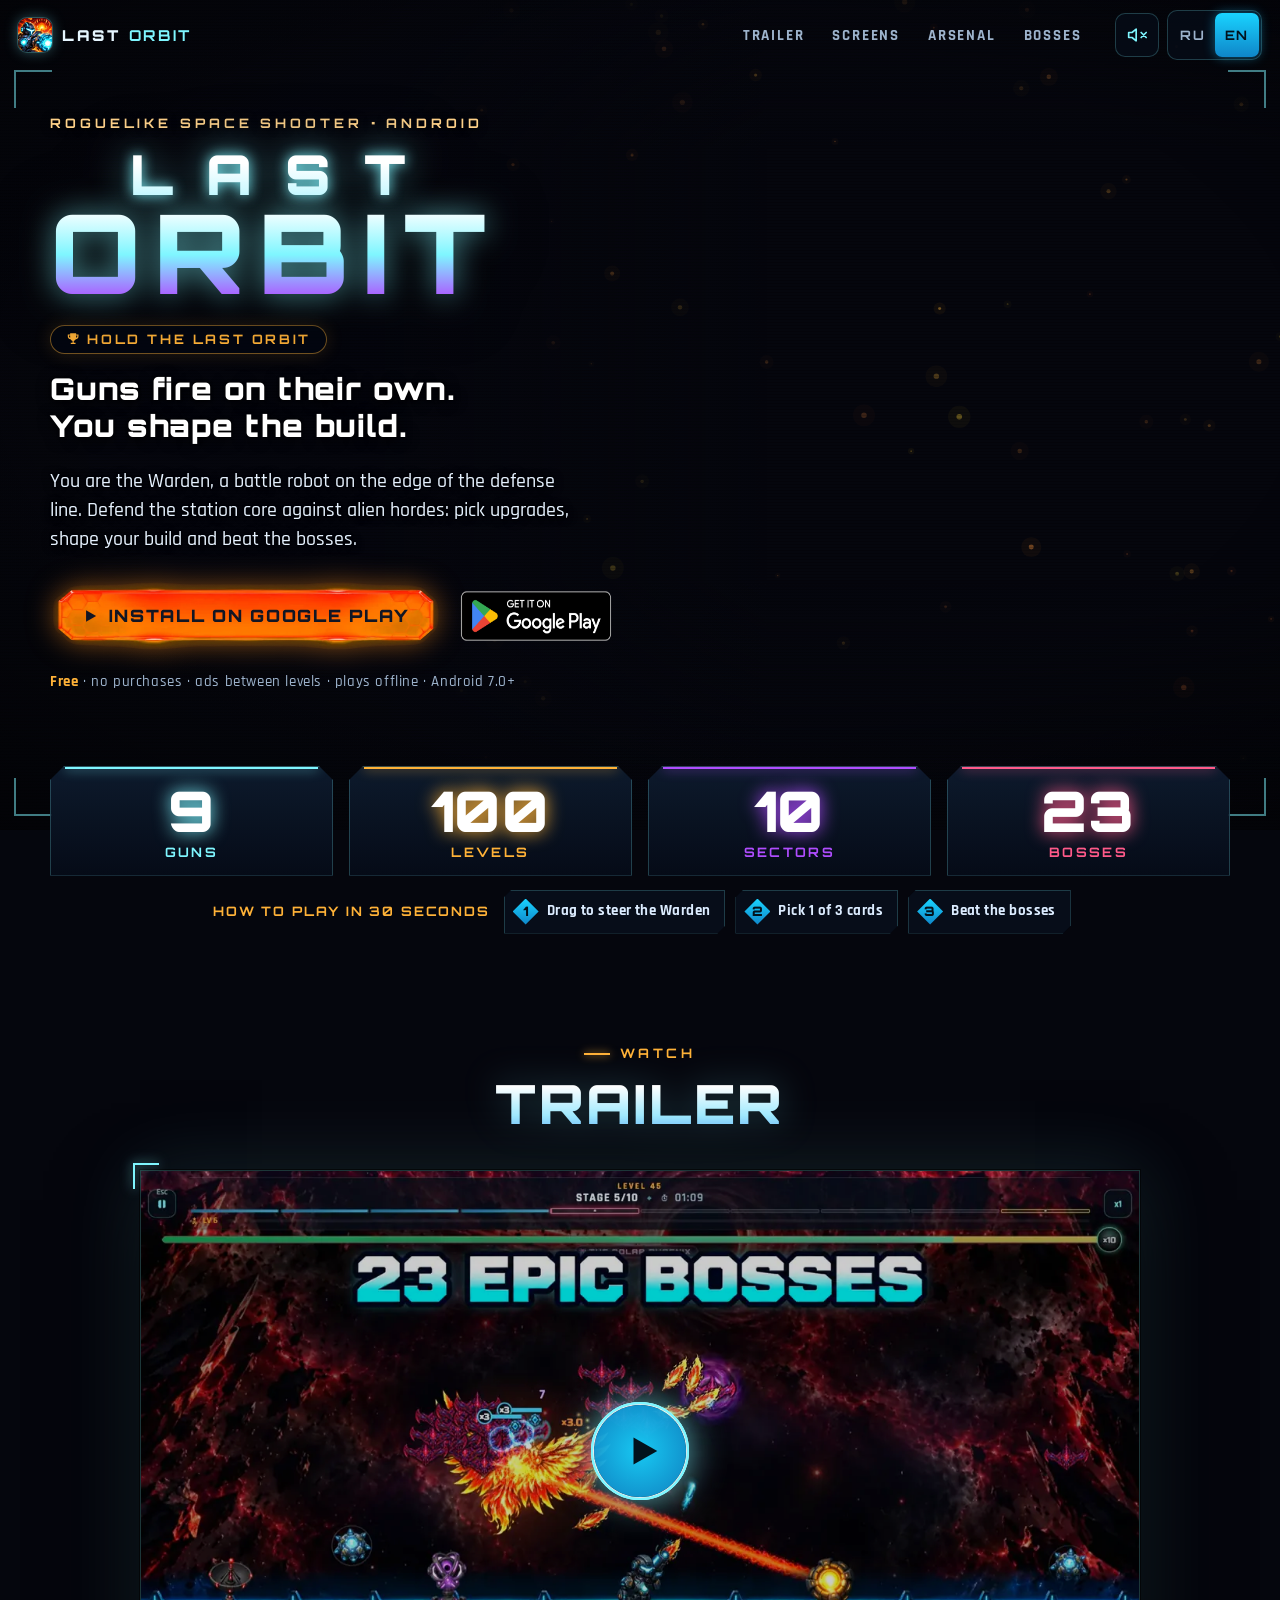
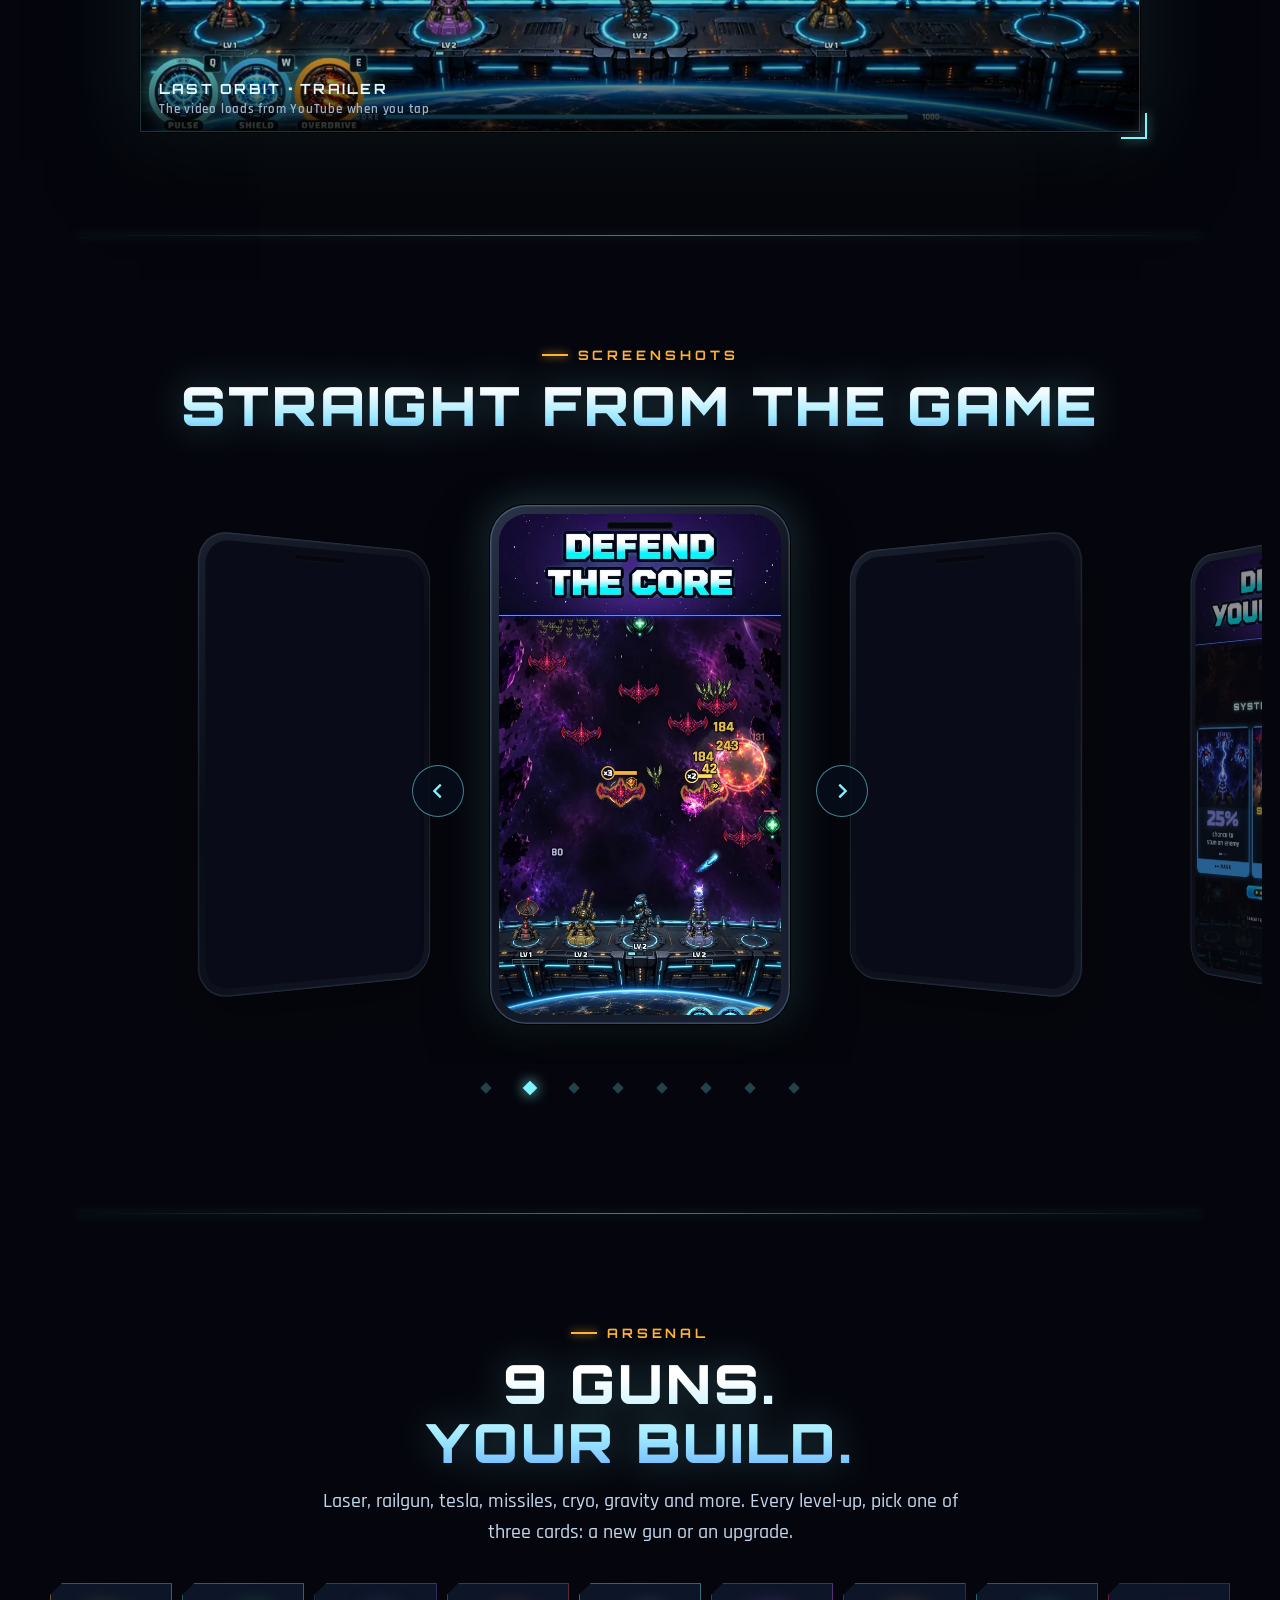
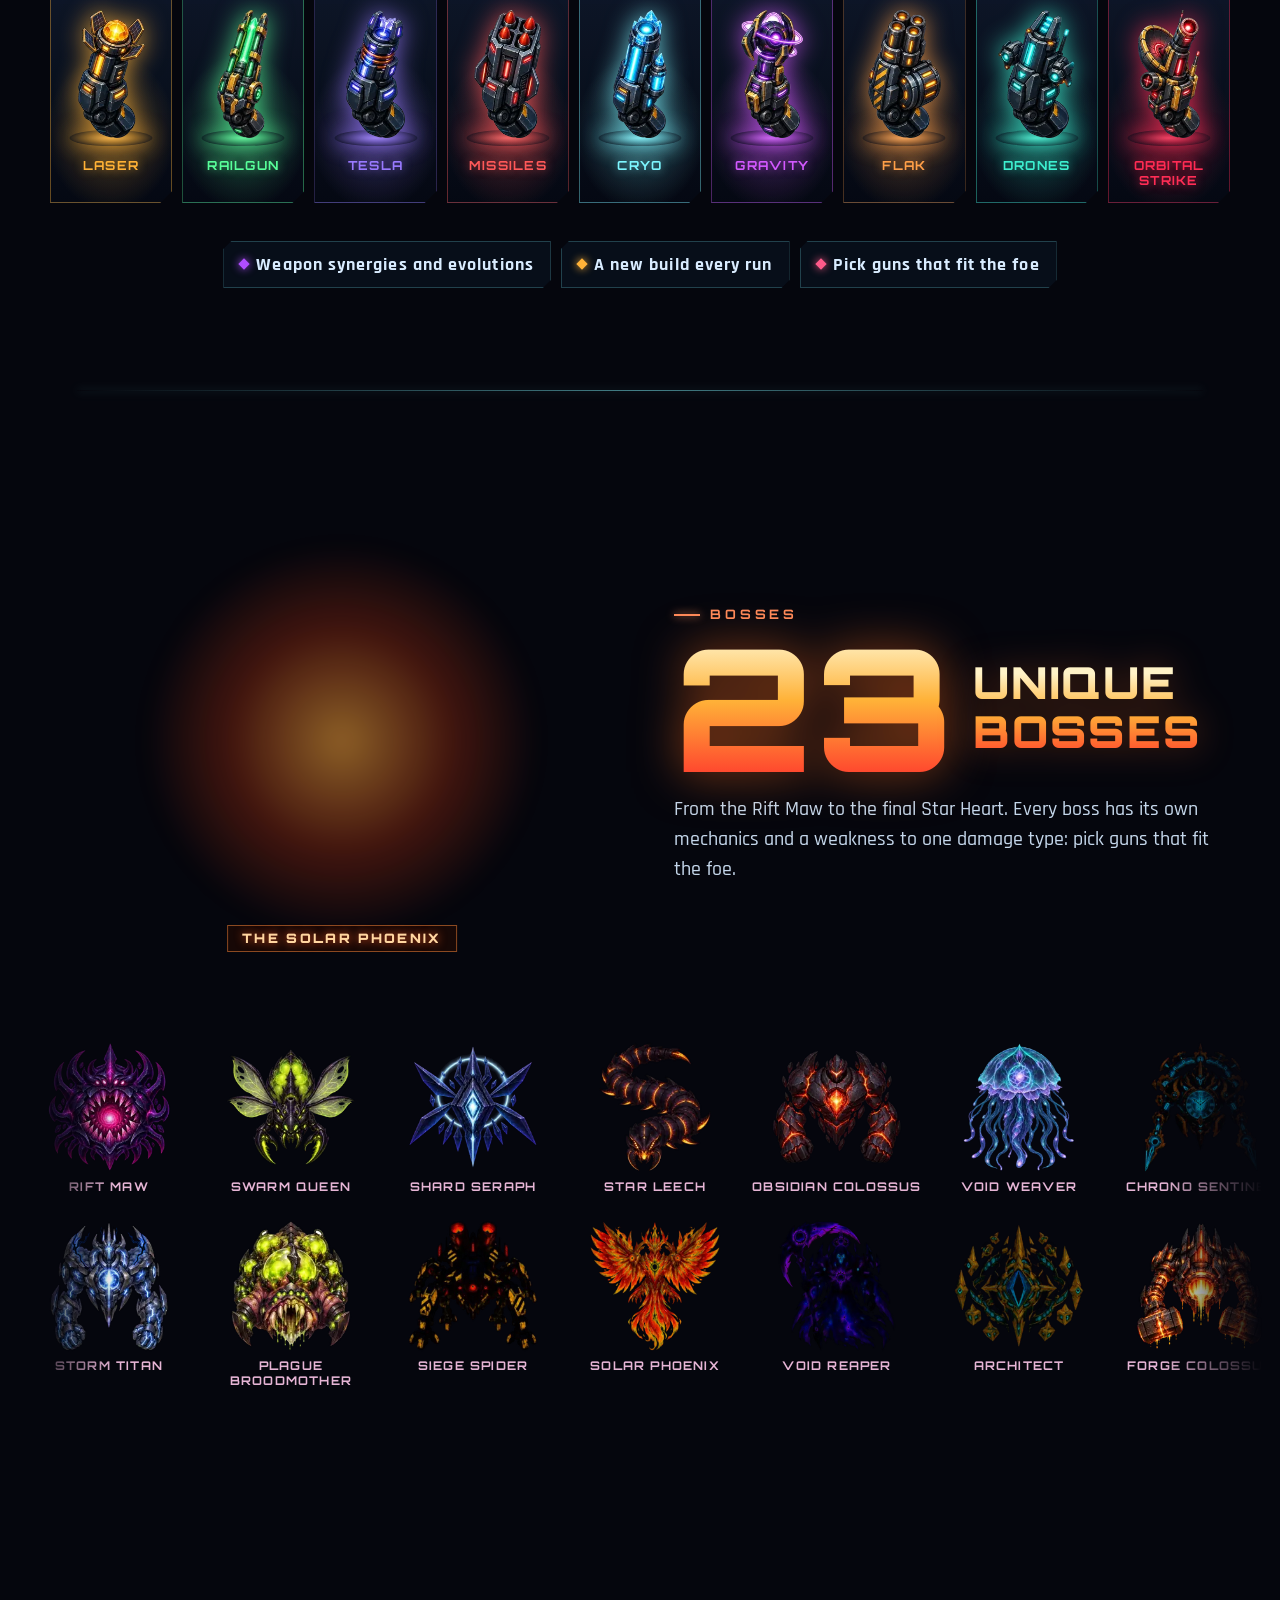
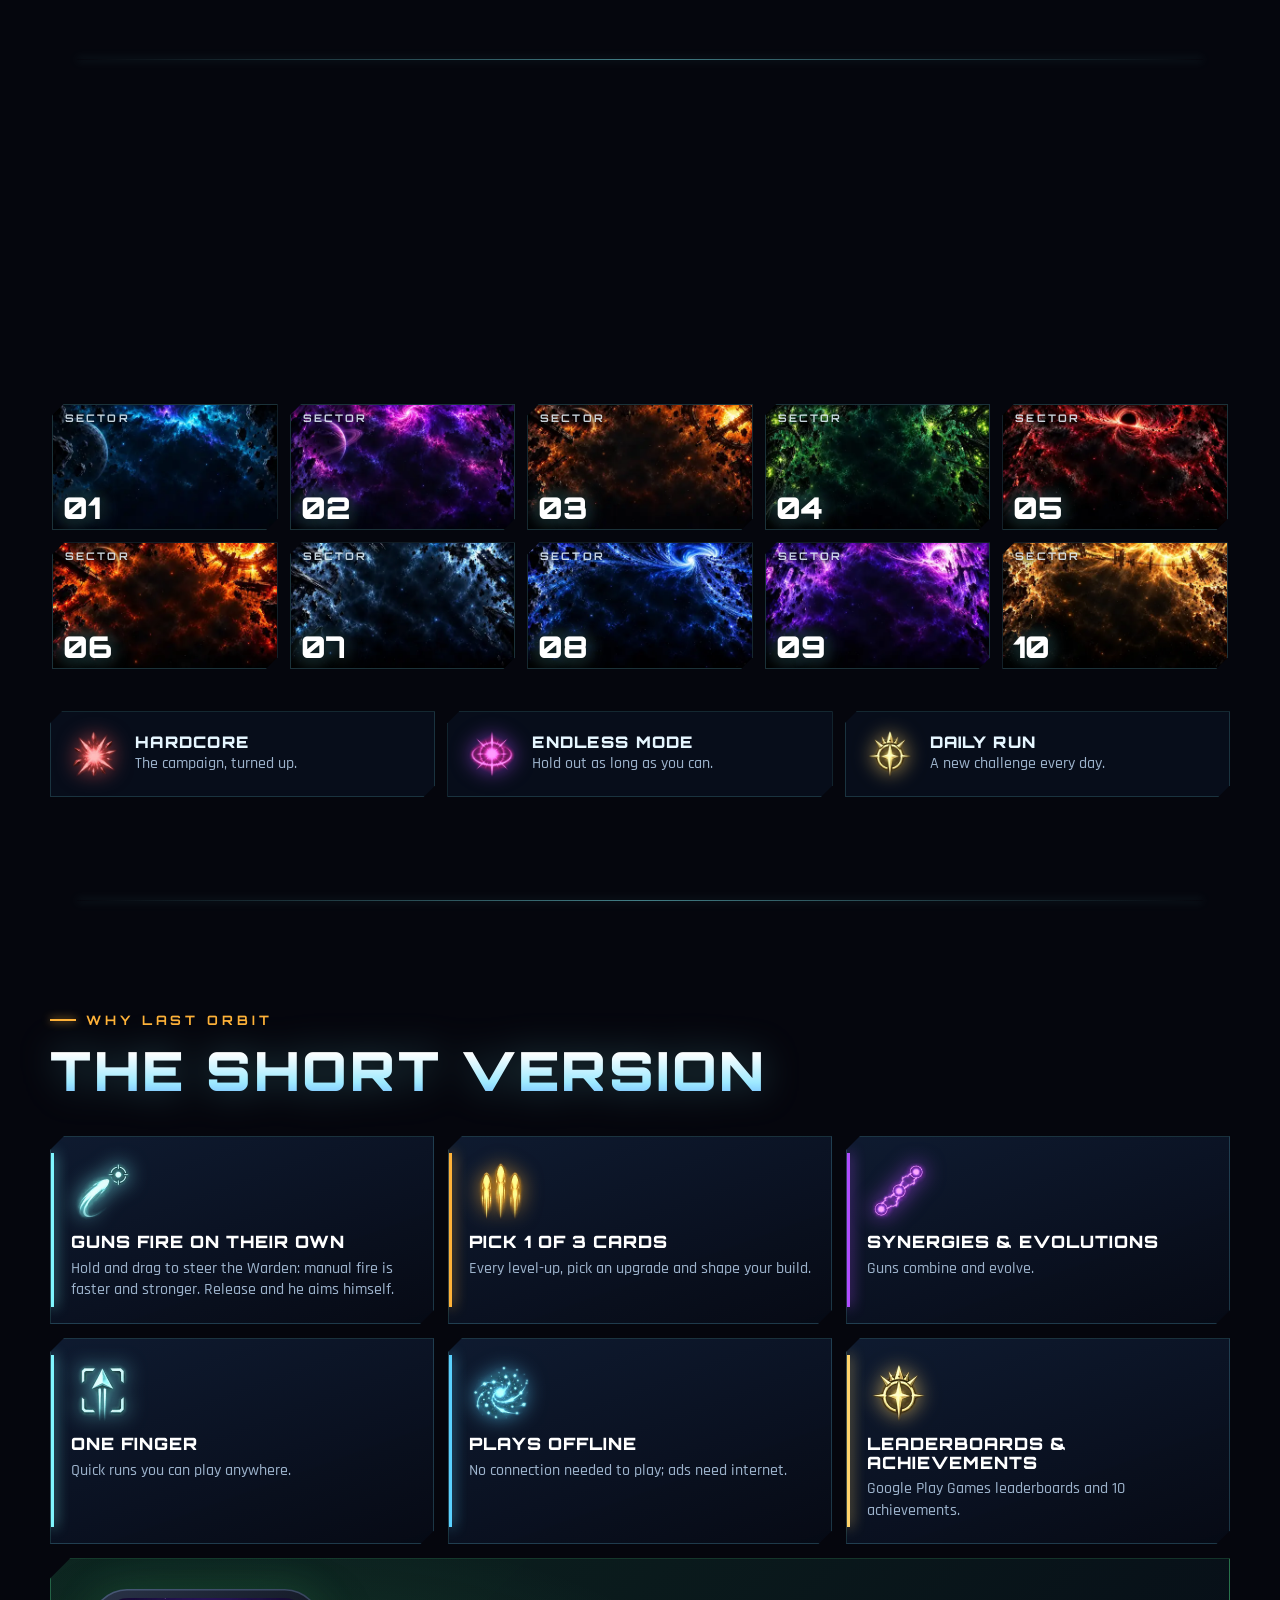
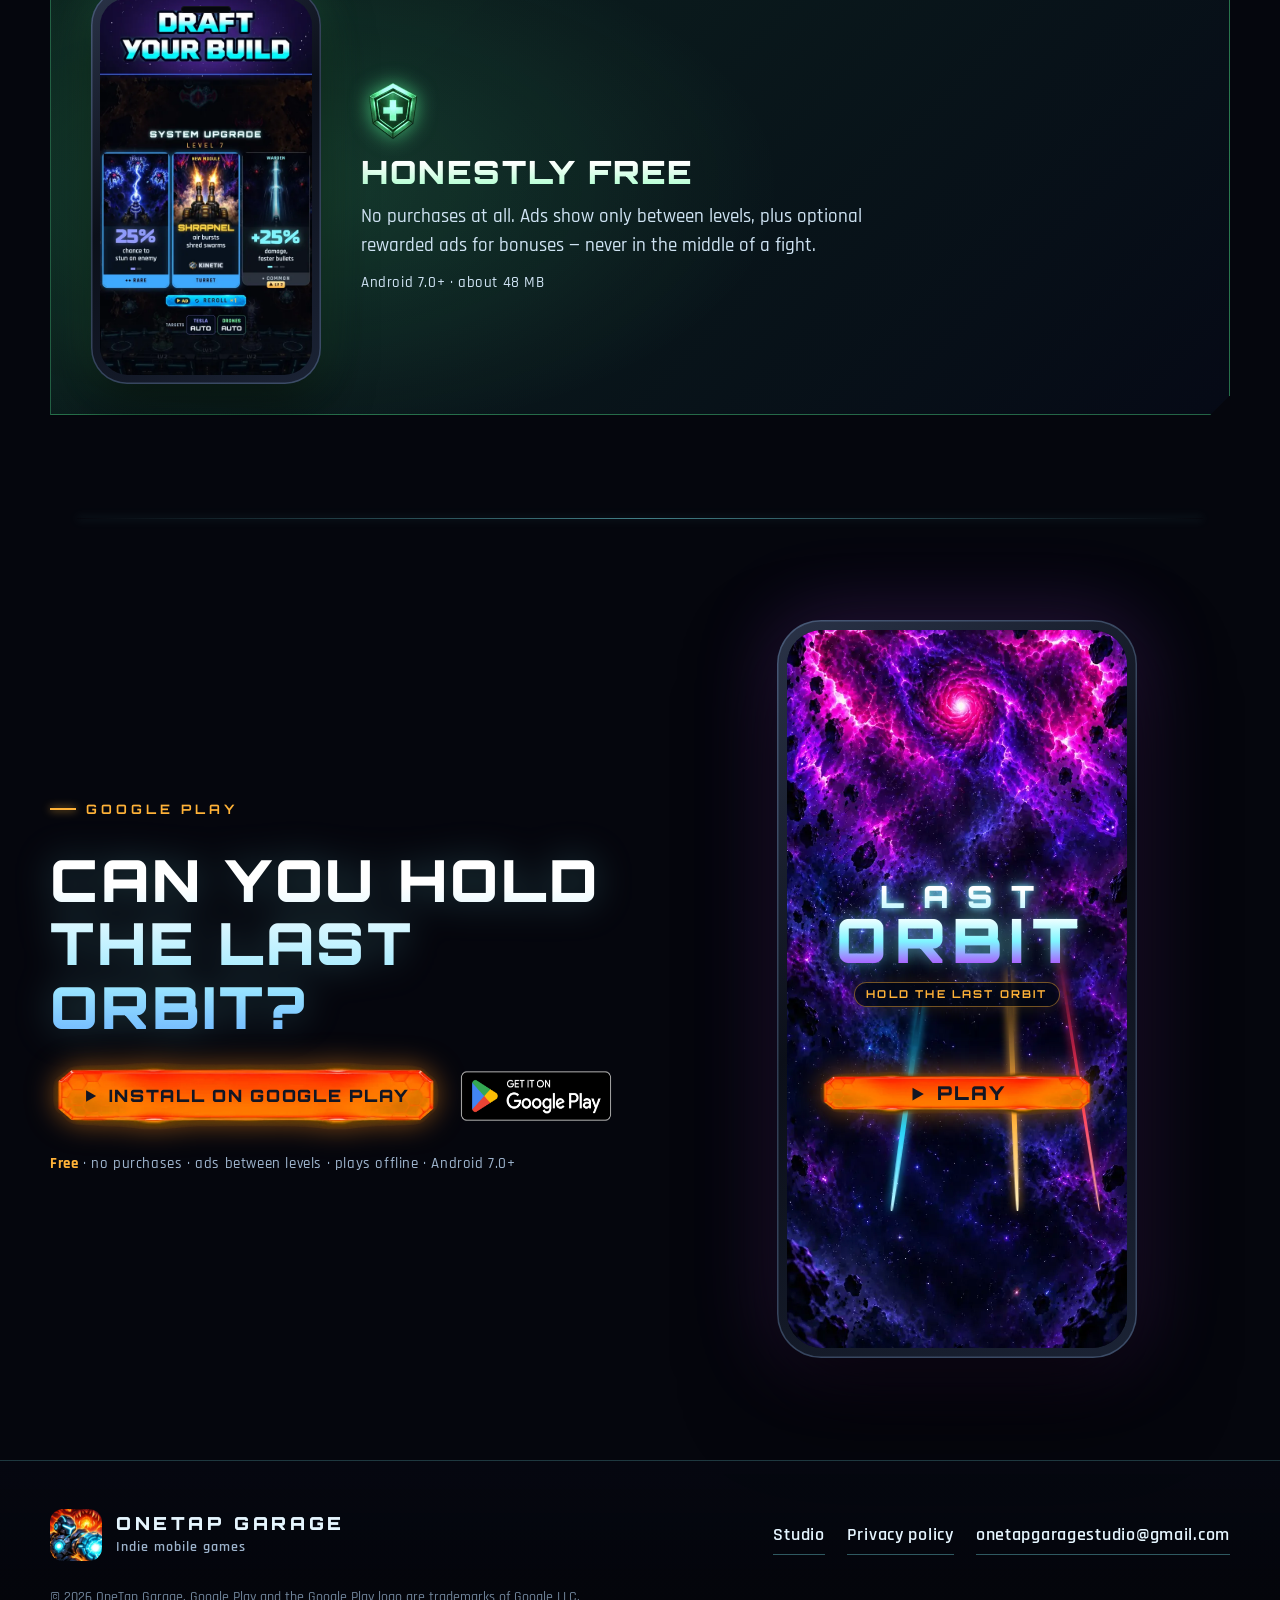
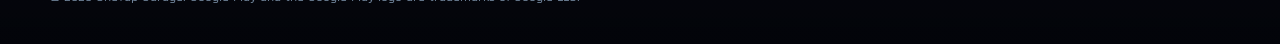
==== last-orbit/index.html @ 36732ce6 "Last Orbit game site + new OneTap Garage studio page - /last-orbit/: game landing in the game's styl" ====
<!doctype html>
<html lang="ru" class="no-js"
  data-title-ru="LAST ORBIT — космический рогалик-шутер для Android"
  data-title-en="LAST ORBIT — roguelike space shooter for Android"
  data-desc-ru="Last Orbit — бесплатный космический рогалик-шутер для Android 7.0+. Пушки стреляют сами, ты собираешь билд: 9 пушек, 100 уровней, 23 босса, хардкор, бесконечный режим и ежедневный забег. Играй без интернета."
  data-desc-en="Last Orbit is a free roguelike space shooter for Android 7.0+. Guns fire on their own, you shape the build: 9 guns, 100 levels, 23 bosses, hardcore, endless mode and a daily run. Plays offline.">
<head>
<meta charset="utf-8">
<meta name="viewport" content="width=device-width, initial-scale=1, viewport-fit=cover">
<script>(function(){var l,d=document.documentElement;try{l=localStorage.getItem('lo-lang')}catch(e){}var q=/[?&]lang=(ru|en)\b/.exec(location.search);if(q)l=q[1];if(l!=='ru'&&l!=='en'){var n=(navigator.languages&&navigator.languages[0])||navigator.language||'ru';l=/^(ru|be|kk)\b/i.test(n)?'ru':'en'}d.lang=l;var t=d.getAttribute('data-title-'+l);if(t)document.title=t})();</script>
<title>LAST ORBIT — космический рогалик-шутер для Android</title>
<meta name="description" content="Last Orbit — бесплатный космический рогалик-шутер для Android 7.0+. Пушки стреляют сами, ты собираешь билд: 9 пушек, 100 уровней, 23 босса, хардкор, бесконечный режим и ежедневный забег. Играй без интернета.">
<link rel="canonical" href="https://trueanimal-art.github.io/last-orbit/">
<link rel="alternate" hreflang="ru" href="https://trueanimal-art.github.io/last-orbit/">
<link rel="alternate" hreflang="en" href="https://trueanimal-art.github.io/last-orbit/?lang=en">
<link rel="alternate" hreflang="x-default" href="https://trueanimal-art.github.io/last-orbit/">
<meta name="theme-color" content="#05060d">
<link rel="manifest" href="../manifest.webmanifest">
<link rel="icon" href="img/favicon-32.png" sizes="32x32" type="image/png">
<link rel="icon" href="img/icon-192.png" sizes="192x192" type="image/png">
<link rel="apple-touch-icon" href="../apple-touch-icon.png">
<meta property="og:type" content="website">
<meta property="og:site_name" content="OneTap Garage">
<meta property="og:url" content="https://trueanimal-art.github.io/last-orbit/">
<meta property="og:title" content="LAST ORBIT — космический рогалик-шутер для Android">
<meta property="og:description" content="Бесплатный космический рогалик-шутер для Android. Пушки стреляют сами, ты собираешь билд: 9 пушек, 100 уровней, 23 босса. Играй без интернета.">
<meta property="og:image" content="https://trueanimal-art.github.io/last-orbit/img/og.jpg">
<meta property="og:image:width" content="1200">
<meta property="og:image:height" content="630">
<meta property="og:image:alt" content="Last Orbit: Страж против Солнечного Феникса">
<meta property="og:locale" content="ru_RU">
<meta property="og:locale:alternate" content="en_US">
<meta name="twitter:card" content="summary_large_image">
<meta name="twitter:title" content="LAST ORBIT — roguelike space shooter for Android">
<meta name="twitter:description" content="Free roguelike space shooter for Android. Guns fire on their own, you shape the build: 9 guns, 100 levels, 23 bosses. Plays offline.">
<meta name="twitter:image" content="https://trueanimal-art.github.io/last-orbit/img/og.jpg">
<meta name="twitter:image:alt" content="Last Orbit: the Warden versus the Solar Phoenix">
<link rel="preload" href="../assets/fonts/orbitron-latin-900-normal.woff2" as="font" type="font/woff2" crossorigin>
<link rel="stylesheet" href="../assets/site.css">
<script type="application/ld+json">
{
  "@context": "https://schema.org",
  "@type": "VideoGame",
  "name": "Last Orbit",
  "url": "https://trueanimal-art.github.io/last-orbit/",
  "image": "https://trueanimal-art.github.io/last-orbit/img/og.jpg",
  "description": "A free roguelike space shooter for Android: hold the last orbit against alien hordes. Your guns fire on their own; you pick upgrades and shape your build. 9 guns, 100 levels in 10 sectors, 23 bosses. Plays offline.",
  "genre": ["Action", "Roguelike", "Shooter"],
  "gamePlatform": "Android",
  "operatingSystem": "Android 7.0+",
  "applicationCategory": "GameApplication",
  "playMode": "SinglePlayer",
  "fileSize": "48MB",
  "inLanguage": ["ru", "en"],
  "installUrl": "https://play.google.com/store/apps/details?id=com.onetapgarage.lastorbit",
  "sameAs": ["https://play.google.com/store/apps/details?id=com.onetapgarage.lastorbit"],
  "offers": { "@type": "Offer", "price": "0", "priceCurrency": "USD", "url": "https://play.google.com/store/apps/details?id=com.onetapgarage.lastorbit" },
  "author": { "@type": "Organization", "name": "OneTap Garage", "url": "https://trueanimal-art.github.io/", "email": "onetapgaragestudio@gmail.com" },
  "publisher": { "@type": "Organization", "name": "OneTap Garage", "url": "https://trueanimal-art.github.io/" }
}
</script>
</head>
<body id="top">
<a class="skip" href="#main"><span class="ru">К содержимому</span><span class="en">Skip to content</span></a>
<div class="nebula" aria-hidden="true"></div>
<canvas id="stars" aria-hidden="true"></canvas>

<header class="top">
  <a class="brand" href="#top"><img src="img/icon-256.webp" width="34" height="34" alt=""><span>LAST <b>ORBIT</b></span></a>
  <nav class="nav" aria-label="Sections">
    <a href="#trailer"><span class="ru">Трейлер</span><span class="en">Trailer</span></a>
    <a href="#screens"><span class="ru">Скриншоты</span><span class="en">Screens</span></a>
    <a href="#arsenal"><span class="ru">Арсенал</span><span class="en">Arsenal</span></a>
    <a href="#bosses"><span class="ru">Боссы</span><span class="en">Bosses</span></a>
  </nav>
  <div class="tools">
    <button class="snd" type="button" aria-pressed="false" data-src="img/music.mp3" aria-label="Музыка игры" data-label-ru="Музыка игры" data-label-en="Game music">
      <svg class="off" viewBox="0 0 24 24" fill="none" stroke="currentColor" stroke-width="2" stroke-linecap="round" stroke-linejoin="round" aria-hidden="true"><path d="M11 5 6 9H2v6h4l5 4V5z"/><path d="m23 9-6 6M17 9l6 6"/></svg>
      <svg class="on" viewBox="0 0 24 24" fill="none" stroke="currentColor" stroke-width="2" stroke-linecap="round" stroke-linejoin="round" aria-hidden="true"><path d="M11 5 6 9H2v6h4l5 4V5z"/><path d="M15.5 8.5a5 5 0 0 1 0 7M19 5a10 10 0 0 1 0 14"/></svg>
    </button>
    <div class="lang" role="group" aria-label="Language / Язык">
      <button type="button" data-lang="ru" lang="ru" aria-pressed="true" title="Русский">RU</button>
      <button type="button" data-lang="en" lang="en" aria-pressed="false" title="English">EN</button>
    </div>
  </div>
</header>

<main id="main">
<section class="hero" aria-labelledby="game-title">
  <div class="hero-art">
    <picture>
      <source media="(min-aspect-ratio: 5/4)" srcset="img/hero-wide.webp" width="1774" height="887">
      <img src="img/hero-mobile.webp" width="1060" height="887" fetchpriority="high" decoding="async"
        alt="Страж стреляет в Солнечного Феникса с орбитальной станции" data-alt-ru="Страж стреляет в Солнечного Феникса с орбитальной станции" data-alt-en="The Warden fires at the Solar Phoenix from the orbital station">
    </picture>
  </div>
  <canvas class="embers" aria-hidden="true"></canvas>
  <div class="hero-shade" aria-hidden="true"></div>
  <i class="hud-corner a" aria-hidden="true"></i><i class="hud-corner b" aria-hidden="true"></i><i class="hud-corner c" aria-hidden="true"></i><i class="hud-corner d" aria-hidden="true"></i>
  <div class="hero-in">
    <div class="hero-top">
      <p class="kick"><span class="ru">Космический рогалик-шутер<span class="kx"> · Android</span></span><span class="en">Roguelike space shooter<span class="kx"> · Android</span></span></p>
      <h1 class="logo anim" id="game-title"><span class="l1">LAST</span> <span class="l2" data-text="ORBIT">ORBIT</span></h1>
      <p class="tagpill"><svg viewBox="0 0 24 24" fill="currentColor" aria-hidden="true"><path d="M7 2h10v2h4v3a5 5 0 0 1-4.6 5 5 5 0 0 1-3.4 2.9V18h3v2H8v-2h3v-3.1A5 5 0 0 1 7.6 12 5 5 0 0 1 3 7V4h4V2zm0 4H5v1a3 3 0 0 0 2 2.8V6zm10 0v3.8A3 3 0 0 0 19 7V6h-2z"/></svg><span class="ru">Удержи последнюю орбиту</span><span class="en">Hold the last orbit</span></p>
      <p class="promise"><span class="ru">Пушки стреляют сами.<br>Ты собираешь билд.</span><span class="en">Guns fire on their own.<br>You shape the build.</span></p>
    </div>
    <p class="hero-lead">
      <span class="ru">Ты — Страж, боевой робот на краю обороны. Защити ядро станции от орд пришельцев: выбирай улучшения, собирай свой билд и побеждай боссов.</span>
      <span class="en">You are the Warden, a battle robot on the edge of the defense line. Defend the station core against alien hordes: pick upgrades, shape your build and beat the bosses.</span>
    </p>
    <div class="hero-bot">
      <div class="cta">
        <a class="btn-play" href="https://play.google.com/store/apps/details?id=com.onetapgarage.lastorbit" rel="noopener"><svg viewBox="0 0 24 24" fill="currentColor" aria-hidden="true"><path d="M6 3.5v17l15-8.5z"/></svg><span class="ru">Установить из Google Play</span><span class="en">Install on Google Play</span></a>
        <a class="gp" href="https://play.google.com/store/apps/details?id=com.onetapgarage.lastorbit" rel="noopener"><img class="ru" src="img/gp-ru.png" width="646" height="250" loading="lazy" alt="Доступно в Google Play"><img class="en" src="img/gp-en.png" width="646" height="250" loading="lazy" alt="Get it on Google Play"></a>
      </div>
      <p class="note"><span class="ru"><b>Бесплатно</b> · без покупок · реклама между уровнями · играй без интернета · Android 7.0+</span><span class="en"><b>Free</b> · no purchases · ads between levels · plays offline · Android 7.0+</span></p>
    </div>
  </div>
</section>

<div class="stats">
  <ul class="rv">
    <li class="stat" style="--c:#7ff6ff"><b data-count="9">9</b><span><span class="ru">пушек</span><span class="en">guns</span></span></li>
    <li class="stat" style="--c:#ffb238"><b data-count="100">100</b><span><span class="ru">уровней</span><span class="en">levels</span></span></li>
    <li class="stat" style="--c:#b04dff"><b data-count="10">10</b><span><span class="ru">секторов</span><span class="en">sectors</span></span></li>
    <li class="stat" style="--c:#ff5a8a"><b data-count="23">23</b><span><span class="ru">босса</span><span class="en">bosses</span></span></li>
  </ul>
  <ol class="how30 rv" aria-label="Как играть за 30 секунд" data-label-ru="Как играть за 30 секунд" data-label-en="How to play in 30 seconds">
    <li class="h30-t"><span class="ru">Как играть за 30 секунд</span><span class="en">How to play in 30 seconds</span></li>
    <li><b>1</b><span class="ru">Веди Стража пальцем</span><span class="en">Drag to steer the Warden</span></li>
    <li><b>2</b><span class="ru">Выбирай 1 из 3 карт</span><span class="en">Pick 1 of 3 cards</span></li>
    <li><b>3</b><span class="ru">Побеждай боссов</span><span class="en">Beat the bosses</span></li>
  </ol>
</div>

<section class="sec" id="trailer" aria-labelledby="h-trailer">
  <div class="wrap">
    <div class="head c rv">
      <p class="kick"><span class="ru">Смотреть</span><span class="en">Watch</span></p>
      <h2 class="h2" id="h-trailer"><span class="ru">Трейлер</span><span class="en">Trailer</span></h2>
    </div>
    <div class="video hud rv" data-yt-ru="gi_K1wrUXoY" data-yt-en="JmzXaTvoeI8">
      <button type="button" aria-label="Смотреть трейлер на YouTube" data-label-ru="Смотреть трейлер на YouTube" data-label-en="Watch the trailer on YouTube">
        <img src="img/poster-ru.webp" data-src-ru="img/poster-ru.webp" data-src-en="img/poster-en.webp" width="1280" height="720" loading="lazy" decoding="async" alt="">
        <span class="pbtn" aria-hidden="true"><svg viewBox="0 0 24 24" fill="currentColor"><path d="M6 3.5v17l15-8.5z"/></svg></span>
        <span class="vlabel" aria-hidden="true">LAST ORBIT · <span class="ru">трейлер</span><span class="en">trailer</span><small><span class="ru">Видео загрузится с YouTube после нажатия</span><span class="en">The video loads from YouTube when you tap</span></small></span>
      </button>
    </div>
  </div>
</section>

<section class="sec" id="screens" aria-labelledby="h-screens">
  <div class="sec-bg" aria-hidden="true"><img src="img/bg-s9.webp" width="1280" height="720" loading="lazy" decoding="async" alt=""></div>
  <div class="wrap">
    <div class="head c rv">
      <p class="kick"><span class="ru">Скриншоты</span><span class="en">Screenshots</span></p>
      <h2 class="h2" id="h-screens"><span class="ru">Прямо из игры</span><span class="en">Straight from the game</span></h2>
    </div>
  </div>
  <div class="car rv">
    <button class="car-btn prev" type="button" aria-label="Назад" data-label-ru="Назад" data-label-en="Previous"><svg viewBox="0 0 24 24" fill="none" stroke="currentColor" stroke-width="2.5" aria-hidden="true"><path d="m15 5-7 7 7 7"/></svg></button>
    <div class="car-track" tabindex="0" role="region" aria-label="Скриншоты" data-label-ru="Скриншоты" data-label-en="Screenshots">
      <figure class="slide"><div class="phone"><img src="img/shots/ru/01_bosses.webp" data-src="img/shots/{l}/01_bosses.webp" width="540" height="960" loading="lazy" decoding="async" alt="Скриншот: 23 эпичных босса" data-alt-ru="Скриншот: 23 эпичных босса" data-alt-en="Screenshot: 23 epic bosses"></div></figure>
      <figure class="slide"><div class="phone"><img src="img/shots/ru/02_core.webp" data-src="img/shots/{l}/02_core.webp" width="540" height="960" loading="lazy" decoding="async" alt="Скриншот: Защити ядро" data-alt-ru="Скриншот: Защити ядро" data-alt-en="Screenshot: Defend the core"></div></figure>
      <figure class="slide"><div class="phone"><img src="img/shots/ru/03_auto.webp" data-src="img/shots/{l}/03_auto.webp" width="540" height="960" loading="lazy" decoding="async" alt="Скриншот: Пушки стреляют сами" data-alt-ru="Скриншот: Пушки стреляют сами" data-alt-en="Screenshot: Guns fire on their own"></div></figure>
      <figure class="slide"><div class="phone"><img src="img/shots/ru/04_build.webp" data-src="img/shots/{l}/04_build.webp" width="540" height="960" loading="lazy" decoding="async" alt="Скриншот: Собери свой билд" data-alt-ru="Скриншот: Собери свой билд" data-alt-en="Screenshot: Draft your build"></div></figure>
      <figure class="slide"><div class="phone"><img src="img/shots/ru/05_synergy.webp" data-src="img/shots/{l}/05_synergy.webp" width="540" height="960" loading="lazy" decoding="async" alt="Скриншот: Синергии и эволюции" data-alt-ru="Скриншот: Синергии и эволюции" data-alt-en="Screenshot: Synergies and evolutions"></div></figure>
      <figure class="slide"><div class="phone"><img src="img/shots/ru/06_levels.webp" data-src="img/shots/{l}/06_levels.webp" width="540" height="960" loading="lazy" decoding="async" alt="Скриншот: 100 уровней" data-alt-ru="Скриншот: 100 уровней" data-alt-en="Screenshot: 100 levels"></div></figure>
      <figure class="slide"><div class="phone"><img src="img/shots/ru/07_warden.webp" data-src="img/shots/{l}/07_warden.webp" width="540" height="960" loading="lazy" decoding="async" alt="Скриншот: Прокачай арсенал" data-alt-ru="Скриншот: Прокачай арсенал" data-alt-en="Screenshot: Upgrade your arsenal"></div></figure>
      <figure class="slide"><div class="phone"><img src="img/shots/ru/08_horde.webp" data-src="img/shots/{l}/08_horde.webp" width="540" height="960" loading="lazy" decoding="async" alt="Скриншот: Last Orbit, космический шутер" data-alt-ru="Скриншот: Last Orbit, космический шутер" data-alt-en="Screenshot: Last Orbit, space shooter"></div></figure>
    </div>
    <button class="car-btn next" type="button" aria-label="Вперёд" data-label-ru="Вперёд" data-label-en="Next"><svg viewBox="0 0 24 24" fill="none" stroke="currentColor" stroke-width="2.5" aria-hidden="true"><path d="m9 5 7 7-7 7"/></svg></button>
    <div class="dots"></div>
  </div>
</section>

<section class="sec" id="arsenal" aria-labelledby="h-arsenal">
  <div class="sec-bg" aria-hidden="true"><img src="img/bg-s2.webp" width="1280" height="720" loading="lazy" decoding="async" alt=""></div>
  <div class="wrap">
    <div class="head c rv">
      <p class="kick"><span class="ru">Арсенал</span><span class="en">Arsenal</span></p>
      <h2 class="h2" id="h-arsenal"><span class="ru">9 пушек.<br>Твой билд.</span><span class="en">9 guns.<br>Your build.</span></h2>
      <p class="lead"><span class="ru">Лазер, рельсотрон, тесла, ракеты, крио, гравитация и другие. С каждым уровнем выбирай одну из трёх карт: новая пушка или улучшение.</span><span class="en">Laser, railgun, tesla, missiles, cryo, gravity and more. Every level-up, pick one of three cards: a new gun or an upgrade.</span></p>
    </div>
    <ul class="guns rv">
      <li class="gun" style="--c:#ffb238;--i:0"><div class="gi"><img src="img/guns/laser.webp" width="126" height="240" loading="lazy" decoding="async" alt=""></div><span><span class="ru">Лазер</span><span class="en">Laser</span></span></li>
      <li class="gun" style="--c:#5aff9b;--i:1"><div class="gi"><img src="img/guns/rail.webp" width="97" height="240" loading="lazy" decoding="async" alt=""></div><span><span class="ru">Рельсотрон</span><span class="en">Railgun</span></span></li>
      <li class="gun" style="--c:#9a7bff;--i:2"><div class="gi"><img src="img/guns/tesla.webp" width="110" height="240" loading="lazy" decoding="async" alt=""></div><span><span class="ru">Тесла</span><span class="en">Tesla</span></span></li>
      <li class="gun" style="--c:#ff5a5a;--i:3"><div class="gi"><img src="img/guns/missile.webp" width="126" height="240" loading="lazy" decoding="async" alt=""></div><span><span class="ru">Ракеты</span><span class="en">Missiles</span></span></li>
      <li class="gun" style="--c:#7ff6ff;--i:4"><div class="gi"><img src="img/guns/cryo.webp" width="103" height="240" loading="lazy" decoding="async" alt=""></div><span><span class="ru">Крио</span><span class="en">Cryo</span></span></li>
      <li class="gun" style="--c:#d35aff;--i:5"><div class="gi"><img src="img/guns/gravity.webp" width="116" height="240" loading="lazy" decoding="async" alt=""></div><span><span class="ru">Гравитация</span><span class="en">Gravity</span></span></li>
      <li class="gun" style="--c:#ffa04a;--i:6"><div class="gi"><img src="img/guns/flak.webp" width="137" height="240" loading="lazy" decoding="async" alt=""></div><span><span class="ru">Шрапнель</span><span class="en">Flak</span></span></li>
      <li class="gun" style="--c:#3ff0d0;--i:7"><div class="gi"><img src="img/guns/drone.webp" width="145" height="240" loading="lazy" decoding="async" alt=""></div><span><span class="ru">Дроны</span><span class="en">Drones</span></span></li>
      <li class="gun" style="--c:#ff2d55;--i:8"><div class="gi"><img src="img/guns/orbital.webp" width="117" height="240" loading="lazy" decoding="async" alt=""></div><span><span class="ru">Орбитальный удар</span><span class="en">Orbital strike</span></span></li>
    </ul>
    <div class="syn rv">
      <span class="chip" style="--c:#b04dff"><i></i><span class="ru">Синергии и эволюции оружия</span><span class="en">Weapon synergies and evolutions</span></span>
      <span class="chip" style="--c:#ffb238"><i></i><span class="ru">Каждый бой — новая сборка</span><span class="en">A new build every run</span></span>
      <span class="chip" style="--c:#ff5a8a"><i></i><span class="ru">Подбирай пушки под босса</span><span class="en">Pick guns that fit the foe</span></span>
    </div>
  </div>
</section>

<section class="sec bosses" id="bosses" aria-labelledby="h-bosses">
  <div class="sec-bg" aria-hidden="true"><img src="img/bg-s5.webp" width="1280" height="720" loading="lazy" decoding="async" alt=""></div>
  <div class="wrap">
    <figure class="boss-hero rv">
      <img src="img/phoenix-big.webp" width="512" height="512" loading="lazy" decoding="async" alt="Солнечный Феникс" data-alt-ru="Солнечный Феникс" data-alt-en="The Solar Phoenix">
      <figcaption><span class="ru">Солнечный Феникс</span><span class="en">The Solar Phoenix</span></figcaption>
    </figure>
    <div class="rv">
      <p class="kick" style="color:#ff8a5a"><span class="ru">Боссы</span><span class="en">Bosses</span></p>
      <div class="big23"><b>23</b><h2 class="h2 fire" id="h-bosses"><span class="ru">эпичных<br>босса</span><span class="en">unique<br>bosses</span></h2></div>
      <p class="lead"><span class="ru">От Пасти Разлома до финального Сердца Звезды. У каждого босса свои механики и слабость к своему типу урона: подбирай пушки под противника.</span><span class="en">From the Rift Maw to the final Star Heart. Every boss has its own mechanics and a weakness to one damage type: pick guns that fit the foe.</span></p>
    </div>
  </div>
  <div class="mq" style="--t:80s"><ul class="mq-track">
    <li class="boss"><img src="img/bosses/riftMaw.webp" width="220" height="220" loading="lazy" decoding="async" alt=""><span class="bn"><span class="ru">Пасть Разлома</span><span class="en">Rift Maw</span></span></li>
    <li class="boss"><img src="img/bosses/queen.webp" width="220" height="220" loading="lazy" decoding="async" alt=""><span class="bn"><span class="ru">Королева Роя</span><span class="en">Swarm Queen</span></span></li>
    <li class="boss"><img src="img/bosses/seraph.webp" width="220" height="220" loading="lazy" decoding="async" alt=""><span class="bn"><span class="ru">Осколочный Серафим</span><span class="en">Shard Seraph</span></span></li>
    <li class="boss"><img src="img/bosses/starLeech.webp" width="220" height="220" loading="lazy" decoding="async" alt=""><span class="bn"><span class="ru">Звездоед</span><span class="en">Star Leech</span></span></li>
    <li class="boss"><img src="img/bosses/colossus.webp" width="220" height="220" loading="lazy" decoding="async" alt=""><span class="bn"><span class="ru">Обсидиановый Колосс</span><span class="en">Obsidian Colossus</span></span></li>
    <li class="boss"><img src="img/bosses/weaver.webp" width="220" height="220" loading="lazy" decoding="async" alt=""><span class="bn"><span class="ru">Ткач Пустоты</span><span class="en">Void Weaver</span></span></li>
    <li class="boss"><img src="img/bosses/chrono.webp" width="220" height="220" loading="lazy" decoding="async" alt=""><span class="bn"><span class="ru">Хроностраж</span><span class="en">Chrono Sentinel</span></span></li>
    <li class="boss"><img src="img/bosses/carrier.webp" width="220" height="220" loading="lazy" decoding="async" alt=""><span class="bn"><span class="ru">Носитель</span><span class="en">Dread Carrier</span></span></li>
    <li class="boss"><img src="img/bosses/phantom.webp" width="220" height="220" loading="lazy" decoding="async" alt=""><span class="bn"><span class="ru">Зеркальный Фантом</span><span class="en">Mirror Phantom</span></span></li>
    <li class="boss"><img src="img/bosses/neuro.webp" width="220" height="220" loading="lazy" decoding="async" alt=""><span class="bn"><span class="ru">Нейромант</span><span class="en">Neuromancer</span></span></li>
    <li class="boss"><img src="img/bosses/leviathan.webp" width="220" height="220" loading="lazy" decoding="async" alt=""><span class="bn"><span class="ru">Ледяной Левиафан</span><span class="en">Frost Leviathan</span></span></li>
    <li class="boss"><img src="img/bosses/singularity.webp" width="220" height="220" loading="lazy" decoding="async" alt=""><span class="bn"><span class="ru">Сингулярность</span><span class="en">Singularity</span></span></li>
  </ul></div>
  <div class="mq rev" style="--t:74s"><ul class="mq-track">
    <li class="boss"><img src="img/bosses/storm.webp" width="220" height="220" loading="lazy" decoding="async" alt=""><span class="bn"><span class="ru">Грозовой Титан</span><span class="en">Storm Titan</span></span></li>
    <li class="boss"><img src="img/bosses/plague.webp" width="220" height="220" loading="lazy" decoding="async" alt=""><span class="bn"><span class="ru">Чумной Чревоносец</span><span class="en">Plague Broodmother</span></span></li>
    <li class="boss"><img src="img/bosses/spider.webp" width="220" height="220" loading="lazy" decoding="async" alt=""><span class="bn"><span class="ru">Осадный Паук</span><span class="en">Siege Spider</span></span></li>
    <li class="boss"><img src="img/bosses/phoenix.webp" width="220" height="220" loading="lazy" decoding="async" alt=""><span class="bn"><span class="ru">Солнечный Феникс</span><span class="en">Solar Phoenix</span></span></li>
    <li class="boss"><img src="img/bosses/reaper.webp" width="220" height="220" loading="lazy" decoding="async" alt=""><span class="bn"><span class="ru">Жнец Пустоты</span><span class="en">Void Reaper</span></span></li>
    <li class="boss"><img src="img/bosses/architect.webp" width="220" height="220" loading="lazy" decoding="async" alt=""><span class="bn"><span class="ru">Архитектор</span><span class="en">Architect</span></span></li>
    <li class="boss"><img src="img/bosses/forge.webp" width="220" height="220" loading="lazy" decoding="async" alt=""><span class="bn"><span class="ru">Горн-Колосс</span><span class="en">Forge Colossus</span></span></li>
    <li class="boss"><img src="img/bosses/flagship.webp" width="220" height="220" loading="lazy" decoding="async" alt=""><span class="bn"><span class="ru">Флагман-Призрак</span><span class="en">Ghost Flagship</span></span></li>
    <li class="boss"><img src="img/bosses/lens.webp" width="220" height="220" loading="lazy" decoding="async" alt=""><span class="bn"><span class="ru">Гравилинза</span><span class="en">Gravity Lens</span></span></li>
    <li class="boss"><img src="img/bosses/shade.webp" width="220" height="220" loading="lazy" decoding="async" alt=""><span class="bn"><span class="ru">Зеркальная Тень</span><span class="en">Mirror Shade</span></span></li>
    <li class="boss final"><img src="img/bosses/starheart.webp" width="220" height="220" loading="lazy" decoding="async" alt=""><span class="bn"><span class="ru">Сердце Звезды</span><span class="en">Star Heart</span></span></li>
  </ul></div>
  <div class="midcta rv">
    <div class="cta">
        <a class="btn-play" href="https://play.google.com/store/apps/details?id=com.onetapgarage.lastorbit" rel="noopener"><svg viewBox="0 0 24 24" fill="currentColor" aria-hidden="true"><path d="M6 3.5v17l15-8.5z"/></svg><span class="ru">Установить из Google Play</span><span class="en">Install on Google Play</span></a>
        <a class="gp" href="https://play.google.com/store/apps/details?id=com.onetapgarage.lastorbit" rel="noopener"><img class="ru" src="img/gp-ru.png" width="646" height="250" loading="lazy" alt="Доступно в Google Play"><img class="en" src="img/gp-en.png" width="646" height="250" loading="lazy" alt="Get it on Google Play"></a>
      </div>
      <p class="note"><span class="ru"><b>Бесплатно</b> · без покупок · реклама между уровнями · играй без интернета · Android 7.0+</span><span class="en"><b>Free</b> · no purchases · ads between levels · plays offline · Android 7.0+</span></p>
  </div>
</section>

<section class="sec" id="sectors" aria-labelledby="h-sectors">
  <div class="wrap">
    <div class="head rv">
      <p class="kick" style="color:#c99bff"><span class="ru">Кампания</span><span class="en">Campaign</span></p>
      <h2 class="h2 violet" id="h-sectors"><span class="ru">100&nbsp;уровней · 10&nbsp;секторов</span><span class="en">100&nbsp;levels · 10&nbsp;sectors</span></h2>
      <p class="lead"><span class="ru">Свои правила, элитные враги и космическая погода в каждом секторе. Между боями прокачивай таланты и ядро станции, собирай чипы, открывай оружие и облики Стража.</span><span class="en">Every sector brings its own rule, elite enemies and space weather. Between fights, upgrade talents and the station core, collect chips, unlock weapons and Warden skins.</span></p>
    </div>
    <ul class="sectors rv">
      <li class="sector"><img src="img/sectors/s1.webp" width="480" height="270" loading="lazy" decoding="async" alt=""><small><span class="ru">Сектор</span><span class="en">Sector</span></small><b>01</b></li>
      <li class="sector"><img src="img/sectors/s2.webp" width="480" height="270" loading="lazy" decoding="async" alt=""><small><span class="ru">Сектор</span><span class="en">Sector</span></small><b>02</b></li>
      <li class="sector"><img src="img/sectors/s3.webp" width="480" height="270" loading="lazy" decoding="async" alt=""><small><span class="ru">Сектор</span><span class="en">Sector</span></small><b>03</b></li>
      <li class="sector"><img src="img/sectors/s4.webp" width="480" height="270" loading="lazy" decoding="async" alt=""><small><span class="ru">Сектор</span><span class="en">Sector</span></small><b>04</b></li>
      <li class="sector"><img src="img/sectors/s5.webp" width="480" height="270" loading="lazy" decoding="async" alt=""><small><span class="ru">Сектор</span><span class="en">Sector</span></small><b>05</b></li>
      <li class="sector"><img src="img/sectors/s6.webp" width="480" height="270" loading="lazy" decoding="async" alt=""><small><span class="ru">Сектор</span><span class="en">Sector</span></small><b>06</b></li>
      <li class="sector"><img src="img/sectors/s7.webp" width="480" height="270" loading="lazy" decoding="async" alt=""><small><span class="ru">Сектор</span><span class="en">Sector</span></small><b>07</b></li>
      <li class="sector"><img src="img/sectors/s8.webp" width="480" height="270" loading="lazy" decoding="async" alt=""><small><span class="ru">Сектор</span><span class="en">Sector</span></small><b>08</b></li>
      <li class="sector"><img src="img/sectors/s9.webp" width="480" height="270" loading="lazy" decoding="async" alt=""><small><span class="ru">Сектор</span><span class="en">Sector</span></small><b>09</b></li>
      <li class="sector"><img src="img/sectors/s10.webp" width="480" height="270" loading="lazy" decoding="async" alt=""><small><span class="ru">Сектор</span><span class="en">Sector</span></small><b>10</b></li>
    </ul>
    <div class="modes">
      <div class="mode rv" style="--c:#ff3fd1"><i class="ic" style="--n:9;--c:#ff5a5a" aria-hidden="true"></i><div><h3><span class="ru">Хардкор</span><span class="en">Hardcore</span></h3><p><span class="ru">Кампания для тех, кому мало.</span><span class="en">The campaign, turned up.</span></p></div></div>
      <div class="mode rv" style="--c:#b04dff;--dl:.08s"><i class="ic" style="--n:5" aria-hidden="true"></i><div><h3><span class="ru">Бесконечный режим</span><span class="en">Endless mode</span></h3><p><span class="ru">Держись, сколько сможешь.</span><span class="en">Hold out as long as you can.</span></p></div></div>
      <div class="mode rv" style="--c:#ffd36b;--dl:.16s"><i class="ic" style="--n:6" aria-hidden="true"></i><div><h3><span class="ru">Ежедневный забег</span><span class="en">Daily run</span></h3><p><span class="ru">Новый вызов каждый день.</span><span class="en">A new challenge every day.</span></p></div></div>
    </div>
  </div>
</section>

<section class="sec" id="features" aria-labelledby="h-feat">
  <div class="wrap">
    <div class="head rv">
      <p class="kick"><span class="ru">Почему Last Orbit</span><span class="en">Why Last Orbit</span></p>
      <h2 class="h2" id="h-feat"><span class="ru">Коротко о главном</span><span class="en">The short version</span></h2>
    </div>
    <div class="feat-grid">
      <ul class="feats">
        <li class="feat rv" style="--c:#7ff6ff"><i class="ic" style="--n:0" aria-hidden="true"></i><h3><span class="ru">Пушки стреляют сами</span><span class="en">Guns fire on their own</span></h3><p><span class="ru">Зажми палец и веди Стража: ручной огонь быстрее и сильнее. Отпусти — он сам наводится.</span><span class="en">Hold and drag to steer the Warden: manual fire is faster and stronger. Release and he aims himself.</span></p></li>
        <li class="feat rv" style="--c:#ffb238;--dl:.06s"><i class="ic" style="--n:1" aria-hidden="true"></i><h3><span class="ru">1 из 3 карт</span><span class="en">Pick 1 of 3 cards</span></h3><p><span class="ru">С каждым уровнем выбирай улучшение и собирай свой билд.</span><span class="en">Every level-up, pick an upgrade and shape your build.</span></p></li>
        <li class="feat rv" style="--c:#b04dff;--dl:.12s"><i class="ic" style="--n:2" aria-hidden="true"></i><h3><span class="ru">Синергии и эволюции</span><span class="en">Synergies &amp; evolutions</span></h3><p><span class="ru">Пушки усиливают друг друга и эволюционируют.</span><span class="en">Guns combine and evolve.</span></p></li>
        <li class="feat rv" style="--c:#7ff6ff"><i class="ic" style="--n:7" aria-hidden="true"></i><h3><span class="ru">Одним пальцем</span><span class="en">One finger</span></h3><p><span class="ru">Короткие бои — удобно играть где угодно.</span><span class="en">Quick runs you can play anywhere.</span></p></li>
        <li class="feat rv" style="--c:#5ad1ff;--dl:.06s"><i class="ic" style="--n:3" aria-hidden="true"></i><h3><span class="ru">Без интернета</span><span class="en">Plays offline</span></h3><p><span class="ru">Играй офлайн. Сеть нужна только для рекламы.</span><span class="en">No connection needed to play; ads need internet.</span></p></li>
        <li class="feat rv" style="--c:#ffd36b;--dl:.12s"><i class="ic" style="--n:6" aria-hidden="true"></i><h3><span class="ru">Рейтинги и достижения</span><span class="en">Leaderboards &amp; achievements</span></h3><p><span class="ru">Таблицы рекордов и 10 достижений Google Play Games.</span><span class="en">Google Play Games leaderboards and 10 achievements.</span></p></li>
      </ul>
      <div class="accent rv">
        <div class="accent-shot"><div class="phone"><img src="img/shots/ru/04_build.webp" data-src="img/shots/{l}/04_build.webp" width="540" height="960" loading="lazy" decoding="async" alt="Скриншот: выбор одной из трёх карт улучшений" data-alt-ru="Скриншот: выбор одной из трёх карт улучшений" data-alt-en="Screenshot: picking one of three upgrade cards"></div></div>
        <div class="accent-copy">
          <i class="ic" style="--n:8;--c:#5aff9b" aria-hidden="true"></i>
          <h3><span class="ru">Честно бесплатно</span><span class="en">Honestly free</span></h3>
          <p><span class="ru">Никаких покупок за деньги. Реклама — только между уровнями и по желанию за бонусы, не посреди боя.</span><span class="en">No purchases at all. Ads show only between levels, plus optional rewarded ads for bonuses — never in the middle of a fight.</span></p>
          <p class="note"><span class="ru">Android 7.0+ · около 48 МБ</span><span class="en">Android 7.0+ · about 48 MB</span></p>
        </div>
      </div>
    </div>
  </div>
</section>

<section class="sec final" id="play" aria-labelledby="h-play">
  <div class="wrap">
    <div class="final-copy rv">
      <p class="kick"><span class="ru">Google Play</span><span class="en">Google Play</span></p>
      <h2 class="h2" id="h-play"><span class="ru">Удержишь последнюю орбиту?</span><span class="en">Can you hold the last orbit?</span></h2>
      <div class="cta">
        <a class="btn-play" href="https://play.google.com/store/apps/details?id=com.onetapgarage.lastorbit" rel="noopener"><svg viewBox="0 0 24 24" fill="currentColor" aria-hidden="true"><path d="M6 3.5v17l15-8.5z"/></svg><span class="ru">Установить из Google Play</span><span class="en">Install on Google Play</span></a>
        <a class="gp" href="https://play.google.com/store/apps/details?id=com.onetapgarage.lastorbit" rel="noopener"><img class="ru" src="img/gp-ru.png" width="646" height="250" loading="lazy" alt="Доступно в Google Play"><img class="en" src="img/gp-en.png" width="646" height="250" loading="lazy" alt="Get it on Google Play"></a>
      </div>
      <p class="note"><span class="ru"><b>Бесплатно</b> · без покупок · реклама между уровнями · играй без интернета · Android 7.0+</span><span class="en"><b>Free</b> · no purchases · ads between levels · plays offline · Android 7.0+</span></p>
    </div>
    <div class="menu-phone rv">
      <div class="menu">
        <img class="m-bg" src="img/menu-bg.webp" width="720" height="1520" loading="lazy" decoding="async" alt="">
        <img class="m-boss" src="img/menu-boss.webp" width="720" height="713" loading="lazy" decoding="async" alt="">
        <i class="beam b1" aria-hidden="true"></i><i class="beam b2" aria-hidden="true"></i><i class="beam b3" aria-hidden="true"></i>
        <img class="m-base" src="img/menu-base.webp" width="1000" height="445" loading="lazy" decoding="async" alt="">
        <div class="m-ui">
          <p class="logo" aria-hidden="true"><span class="l1">LAST</span><span class="l2" data-text="ORBIT">ORBIT</span></p>
          <p class="tagpill"><span class="ru">Удержи последнюю орбиту</span><span class="en">Hold the last orbit</span></p>
          <a class="btn-play" href="https://play.google.com/store/apps/details?id=com.onetapgarage.lastorbit" rel="noopener" tabindex="-1" aria-hidden="true"><svg viewBox="0 0 24 24" fill="currentColor" aria-hidden="true"><path d="M6 3.5v17l15-8.5z"/></svg><span class="ru">Играть</span><span class="en">Play</span></a>
        </div>
      </div>
    </div>
  </div>
</section>
</main>

<footer class="foot">
  <div class="wrap">
    <div class="foot-brand">
      <img src="img/icon-256.webp" width="52" height="52" alt="" style="border-radius:13px" loading="lazy">
      <div><div class="wm">ONETAP GARAGE</div><small><span class="ru">Инди-студия мобильных игр</span><span class="en">Indie mobile games</span></small></div>
    </div>
    <nav class="foot-links" aria-label="Links">
      <a href="../"><span class="ru">Студия</span><span class="en">Studio</span></a>
      <a href="privacy/"><span class="ru">Политика конфиденциальности</span><span class="en">Privacy policy</span></a>
      <a href="mailto:onetapgaragestudio@gmail.com">onetapgaragestudio@gmail.com</a>
    </nav>
    <p class="legal">© 2026 OneTap Garage. <span class="ru">Google Play и логотип Google Play — товарные знаки Google LLC.</span><span class="en">Google Play and the Google Play logo are trademarks of Google LLC.</span></p>
  </div>
</footer>
<script src="../assets/site.js" defer></script>
</body>
</html>
---- assets/site.css ----
/* OneTap Garage / LAST ORBIT site. Vanilla CSS, no build step.
   Fonts: @fontsource builds of Orbitron, Russo One, Rajdhani, Exo 2 (SIL Open Font License 1.1) — the same files the game ships. */
@font-face { font-family: 'Orbitron'; font-weight: 700; font-display: swap; src: url(fonts/orbitron-latin-700-normal.woff2) format('woff2'); unicode-range: U+0000-00FF, U+2000-206F, U+2122, U+2191, U+2193; }
@font-face { font-family: 'Orbitron'; font-weight: 900; font-display: swap; src: url(fonts/orbitron-latin-900-normal.woff2) format('woff2'); unicode-range: U+0000-00FF, U+2000-206F, U+2122, U+2191, U+2193; }
@font-face { font-family: 'Russo One'; font-weight: 400; font-display: swap; src: url(fonts/russo-one-cyrillic-400-normal.woff2) format('woff2'); unicode-range: U+0301, U+0400-045F, U+0490-0491, U+04B0-04B1, U+2116; }
@font-face { font-family: 'Russo One'; font-weight: 400; font-display: swap; src: url(fonts/russo-one-latin-400-normal.woff2) format('woff2'); unicode-range: U+0000-00FF, U+2000-206F; }
@font-face { font-family: 'Rajdhani'; font-weight: 500; font-display: swap; src: url(fonts/rajdhani-latin-500-normal.woff2) format('woff2'); unicode-range: U+0000-00FF, U+2000-206F, U+2122; }
@font-face { font-family: 'Rajdhani'; font-weight: 600; font-display: swap; src: url(fonts/rajdhani-latin-600-normal.woff2) format('woff2'); unicode-range: U+0000-00FF, U+2000-206F, U+2122; }
@font-face { font-family: 'Rajdhani'; font-weight: 700; font-display: swap; src: url(fonts/rajdhani-latin-700-normal.woff2) format('woff2'); unicode-range: U+0000-00FF, U+2000-206F, U+2122; }
@font-face { font-family: 'Exo 2'; font-weight: 500; font-display: swap; src: url(fonts/exo-2-cyrillic-500-normal.woff2) format('woff2'); unicode-range: U+0301, U+0400-045F, U+0490-0491, U+04B0-04B1, U+2116; }
@font-face { font-family: 'Exo 2'; font-weight: 700; font-display: swap; src: url(fonts/exo-2-cyrillic-700-normal.woff2) format('woff2'); unicode-range: U+0301, U+0400-045F, U+0490-0491, U+04B0-04B1, U+2116; }
@font-face { font-family: 'Exo 2'; font-weight: 500; font-display: swap; src: url(fonts/exo-2-latin-500-normal.woff2) format('woff2'); unicode-range: U+0000-00FF, U+2000-206F; }
@font-face { font-family: 'Exo 2'; font-weight: 700; font-display: swap; src: url(fonts/exo-2-latin-700-normal.woff2) format('woff2'); unicode-range: U+0000-00FF, U+2000-206F; }

:root {
  color-scheme: dark;
  --bg: #05060d; --bg2: #0a0f20; --panel: rgba(8, 16, 30, .78);
  --cyan: #7ff6ff; --cyan2: #19d3ff; --mag: #ff3fd1; --amber: #ffb238; --orange: #ff7a1a; --purple: #b04dff;
  --text: #e6f6ff; --muted: #9db3cc; --line: rgba(127, 246, 255, .22);
  --display: 'Orbitron', 'Russo One', 'Exo 2', sans-serif;
  --body: 'Rajdhani', 'Exo 2', 'Segoe UI', system-ui, sans-serif;
  --pad: max(18px, env(safe-area-inset-left));
  --max: 1180px;
}
*, *::before, *::after { box-sizing: border-box; }
html { -webkit-text-size-adjust: 100%; scroll-behavior: smooth; background: var(--bg); scroll-padding-top: 64px; }
body { margin: 0; min-height: 100vh; background: var(--bg); color: var(--text); font: 500 18px/1.5 var(--body); overflow-x: hidden; overflow-x: clip; -webkit-font-smoothing: antialiased; }
html[lang="ru"] body { font-size: 17px; }
html[lang="ru"] { --body: 'Exo 2', 'Rajdhani', 'Segoe UI', system-ui, sans-serif; }
img { max-width: 100%; height: auto; display: block; }
a { color: var(--cyan); }
a:focus-visible, button:focus-visible { outline: 2px solid var(--cyan); outline-offset: 3px; }
h1, h2, h3 { font-family: var(--display); font-weight: 900; line-height: 1.1; margin: 0; letter-spacing: .04em; }
p { margin: 0; }
.sr { position: absolute; width: 1px; height: 1px; overflow: hidden; clip: rect(0 0 0 0); white-space: nowrap; }
.skip { position: absolute; left: 8px; top: -60px; z-index: 100; background: var(--cyan); color: #02121c; padding: 8px 14px; font-weight: 700; }
.skip:focus { top: 8px; }

/* language switch: both languages are in the markup, the inactive one is display:none */
html[lang="en"] .ru, html[lang="ru"] .en { display: none !important; }

/* ---------- background: animated starfield + nebula glow ---------- */
#stars { position: fixed; inset: 0; width: 100%; height: 100%; z-index: -2; pointer-events: none; }
.nebula { position: fixed; inset: -10%; z-index: -3; pointer-events: none;
  background: radial-gradient(ellipse 60% 45% at 15% 10%, rgba(120, 40, 200, .28), transparent 70%),
              radial-gradient(ellipse 55% 40% at 90% 60%, rgba(25, 120, 255, .18), transparent 70%),
              radial-gradient(ellipse 50% 35% at 30% 95%, rgba(255, 63, 209, .12), transparent 70%), var(--bg); }

/* ---------- top bar ---------- */
.top { position: fixed; z-index: 50; top: 0; left: 0; right: 0; display: flex; align-items: center; gap: 14px; padding: 10px var(--pad); padding-top: max(10px, env(safe-area-inset-top));
  transition: background .3s, box-shadow .3s, backdrop-filter .3s; }
.top.scrolled { background: rgba(5, 8, 18, .78); -webkit-backdrop-filter: blur(12px); backdrop-filter: blur(12px); box-shadow: 0 1px 0 var(--line), 0 10px 30px rgba(0, 0, 0, .35); }
.brand { display: flex; align-items: center; gap: 10px; text-decoration: none; color: var(--text); font: 900 15px/1 var(--display); letter-spacing: .18em; white-space: nowrap; }
.brand img { width: 34px; height: 34px; border-radius: 9px; box-shadow: 0 0 0 1px var(--line), 0 0 14px rgba(127, 246, 255, .35); }
.brand b { color: var(--cyan); }
.nav { display: none; gap: 4px; margin-left: auto; }
.nav a { color: var(--muted); text-decoration: none; font: 700 15px/1 var(--body); letter-spacing: .12em; text-transform: uppercase; padding: 9px 12px; border-radius: 8px; }
.nav a:hover { color: var(--cyan); background: rgba(127, 246, 255, .07); }
.tools { display: flex; align-items: center; gap: 8px; margin-left: auto; }
.nav + .tools { margin-left: 8px; }
.lang { display: flex; padding: 2px; border-radius: 10px; background: rgba(6, 12, 24, .75); border: 1px solid var(--line); }
.lang button { appearance: none; border: 0; background: none; color: var(--muted); font: 700 13px/1 var(--display); letter-spacing: .1em; padding: 0 10px; border-radius: 7px; cursor: pointer; min-width: 44px; min-height: 44px; }
.lang button[aria-pressed="true"] { background: linear-gradient(180deg, #19d3ff, #0f86c9); color: #02121c; box-shadow: 0 0 12px rgba(31, 200, 255, .45); }
.snd { appearance: none; width: 44px; height: 44px; border-radius: 10px; border: 1px solid var(--line); background: rgba(6, 12, 24, .75); color: var(--cyan); display: grid; place-items: center; cursor: pointer; padding: 0; }
.snd svg { width: 20px; height: 20px; }
.snd .on { display: none; }
.snd[aria-pressed="true"] .on { display: block; }
.snd[aria-pressed="true"] .off { display: none; }
.snd[aria-pressed="true"] { box-shadow: 0 0 14px rgba(127, 246, 255, .5); border-color: var(--cyan); }
@media (min-width: 900px) { .nav { display: flex; } }

/* ---------- the LAST ORBIT logo (same recipe as the game's splash) ---------- */
.logo { display: flex; flex-direction: column; align-items: center; font-family: 'Orbitron', sans-serif; font-weight: 900; line-height: .95; margin: 0; user-select: none; }
.logo .l1 { font-size: .5em; letter-spacing: .6em; margin-right: -.6em; color: #e9fdff; background: linear-gradient(180deg, #ffffff 30%, #bff7ff 100%); -webkit-background-clip: text; background-clip: text; -webkit-text-fill-color: transparent;
  filter: drop-shadow(0 0 .12em rgba(127, 246, 255, .95)) drop-shadow(0 0 .35em rgba(127, 246, 255, .5)); }
.logo .l2 { position: relative; font-size: 1em; letter-spacing: .12em; margin-right: -.12em; background: linear-gradient(180deg, #ffffff 8%, #7ff6ff 52%, #b04dff 96%); -webkit-background-clip: text; background-clip: text; color: transparent;
  filter: drop-shadow(0 0 .14em rgba(127, 246, 255, .6)); }
.logo .l2::after { content: attr(data-text); content: attr(data-text) / ''; position: absolute; inset: 0; background: linear-gradient(105deg, transparent 38%, rgba(255, 255, 255, .95) 50%, transparent 62%); background-size: 300% 100%; background-position: 120% 0;
  -webkit-background-clip: text; background-clip: text; color: transparent; animation: shine 5.5s ease-in-out 1.8s infinite; }
@keyframes shine { 0% { background-position: 120% 0; } 35%, 100% { background-position: -40% 0; } }
.logo.anim .l1 { animation: lastIn 1.3s cubic-bezier(.2, .8, .2, 1) .35s both; }
.logo.anim .l2 { animation: orbitIn 1.1s cubic-bezier(.2, .8, .2, 1) .15s both; }
@keyframes lastIn { from { letter-spacing: 1.6em; margin-right: -1.6em; opacity: 0; } }
@keyframes orbitIn { from { opacity: 0; transform: scale(1.25); filter: drop-shadow(0 0 .6em rgba(127, 246, 255, 1)) blur(6px); } }

/* ---------- buttons ---------- */
.cta { display: flex; flex-wrap: wrap; align-items: center; gap: 10px 18px; }
.btn-play { --h: 78px; position: relative; display: inline-flex; align-items: center; justify-content: center; gap: .6em; height: var(--h); min-width: 290px; padding: 0 1.9em;
  background: url(../last-orbit/img/btn-play.webp) center / 100% 100% no-repeat; color: #121624; text-decoration: none;
  font: 900 19px/1 var(--display); letter-spacing: .14em; text-transform: uppercase; white-space: nowrap;
  filter: drop-shadow(0 0 14px rgba(255, 140, 30, .55)); animation: playBreath 2.2s ease-in-out infinite; transition: filter .2s; isolation: isolate; }
html[lang="ru"] .btn-play { font-size: 17px; letter-spacing: .06em; }
.btn-play { font-size: 17px; letter-spacing: .1em; }
.btn-play svg { width: .95em; height: .95em; flex: none; }
.btn-play::after { content: ''; position: absolute; inset: 19% 3.2%; z-index: -1; pointer-events: none; clip-path: polygon(2.5% 0, 97.5% 0, 100% 30%, 100% 70%, 97.5% 100%, 2.5% 100%, 0 70%, 0 30%);
  background: linear-gradient(100deg, transparent 30%, rgba(255, 255, 255, .55) 46%, transparent 60%) no-repeat; background-size: 250% 100%; background-position: 150% 0; animation: sheen 3.6s ease-in-out 1s infinite; }
.btn-play:hover { filter: drop-shadow(0 0 22px rgba(255, 160, 40, .85)) brightness(1.08); }
.btn-play:active { transform: scale(.97); }
@keyframes playBreath { 50% { transform: scale(1.03); } }
@keyframes sheen { 0% { background-position: 150% 0; } 40%, 100% { background-position: -60% 0; } }
.gp { display: inline-block; line-height: 0; }
/* official Google Play badge, unaltered; the PNG carries its own clear space */
.gp img { height: 74px; width: auto; margin: -10px -10px; }
.btn-ghost { display: inline-flex; align-items: center; gap: .5em; min-height: 48px; padding: 0 1.3em; color: var(--cyan); text-decoration: none; font: 700 15px/1 var(--display); letter-spacing: .14em; text-transform: uppercase;
  background: rgba(8, 18, 32, .8); border: 1px solid rgba(127, 246, 255, .45); clip-path: polygon(10px 0, 100% 0, 100% calc(100% - 10px), calc(100% - 10px) 100%, 0 100%, 0 10px); transition: background .2s, color .2s; }
.btn-ghost:hover { background: rgba(127, 246, 255, .14); color: #fff; }
.note { color: var(--muted); font-size: 15px; letter-spacing: .04em; line-height: 1.5; }
.note b { color: var(--amber); font-weight: 700; }

/* ---------- sections ---------- */
main { position: relative; }
.sec { position: relative; padding: clamp(56px, 8vw, 110px) var(--pad); }
/* 11: thin scanline divider between sections */
.sec + .sec::before { content: ''; position: absolute; top: 0; left: 50%; width: min(var(--max), 88%); height: 1px; transform: translateX(-50%); background: linear-gradient(90deg, transparent, rgba(127, 246, 255, .5), transparent); box-shadow: 0 0 10px rgba(127, 246, 255, .35); }
.wrap { max-width: var(--max); margin: 0 auto; position: relative; }
.kick { display: inline-flex; align-items: center; gap: 10px; font: 700 13px/1 var(--display); letter-spacing: .3em; text-transform: uppercase; color: var(--amber); margin-bottom: 14px; }
html[lang="ru"] .kick { letter-spacing: .2em; font-size: 14px; }
.kick::before { content: ''; width: 26px; height: 2px; background: currentColor; box-shadow: 0 0 8px currentColor; }
.h2 { font-size: clamp(30px, 6.4vw, 54px); letter-spacing: .05em; text-transform: uppercase;
  background: linear-gradient(180deg, #ffffff 20%, #9feaff 70%, #6fb6ff); -webkit-background-clip: text; background-clip: text; color: transparent; filter: drop-shadow(0 0 18px rgba(127, 246, 255, .25)); }
html[lang="ru"] .h2 { letter-spacing: .02em; }
.h2.fire { background-image: linear-gradient(180deg, #fff3c8 15%, #ffb238 55%, #ff4a2d); filter: drop-shadow(0 0 18px rgba(255, 110, 30, .35)); }
.h2.violet { background-image: linear-gradient(180deg, #ffffff 15%, #e2bcff 55%, #b04dff); filter: drop-shadow(0 0 18px rgba(176, 77, 255, .35)); }
.lead { color: #c4d6ea; font-size: 1.12em; max-width: 680px; margin-top: 14px; }
.head { margin-bottom: 36px; }
.head.c { text-align: center; }
.head.c .lead { margin-left: auto; margin-right: auto; }
.sec-bg { position: absolute; inset: 0; z-index: -1; overflow: hidden; pointer-events: none; }
.sec-bg img { width: 100%; height: 100%; object-fit: cover; opacity: .38; filter: saturate(1.2);
  -webkit-mask-image: linear-gradient(180deg, transparent, #000 22%, #000 78%, transparent); mask-image: linear-gradient(180deg, transparent, #000 22%, #000 78%, transparent); }

/* HUD frame: angled corner brackets like the game's panels */
.hud { position: relative; }
.hud::before, .hud::after { content: ''; position: absolute; width: 26px; height: 26px; border: 2px solid var(--cyan); pointer-events: none; z-index: 3; filter: drop-shadow(0 0 6px rgba(127, 246, 255, .8)); }
.hud::before { top: -8px; left: -8px; border-right: 0; border-bottom: 0; }
.hud::after { bottom: -8px; right: -8px; border-left: 0; border-top: 0; }

/* reveal on scroll */
.rv { opacity: 0; transform: translateY(26px); transition: opacity .8s ease, transform .8s cubic-bezier(.2, .8, .2, 1); transition-delay: var(--dl, 0s); }
.rv.in { opacity: 1; transform: none; }
.no-js .rv { opacity: 1; transform: none; }

/* ---------- footer ---------- */
.foot { position: relative; padding: 48px var(--pad) max(36px, env(safe-area-inset-bottom)); border-top: 1px solid var(--line); background: linear-gradient(180deg, rgba(5, 8, 18, .6), rgba(3, 4, 9, .95)); }
.foot .wrap { display: grid; gap: 26px; }
.foot-brand { display: flex; align-items: center; gap: 14px; }
.foot-brand .wm { font: 900 18px/1.1 var(--display); letter-spacing: .2em; }
.foot-brand small { display: block; color: var(--muted); font: 600 14px/1.3 var(--body); letter-spacing: .08em; margin-top: 4px; }
.foot-links { display: flex; flex-wrap: wrap; gap: 10px 22px; }
.foot-links a { color: var(--text); text-decoration: none; font-weight: 600; letter-spacing: .04em; border-bottom: 1px solid rgba(127, 246, 255, .35); padding: 6px 0; }
.foot-links a:hover { color: var(--cyan); }
.legal { color: #6f8399; font-size: 13.5px; line-height: 1.5; }
@media (min-width: 900px) { .foot .wrap { grid-template-columns: 1fr auto; align-items: center; } .legal { grid-column: 1 / -1; } }

/* ---------- motion preferences ---------- */
@media (prefers-reduced-motion: reduce) {
  html { scroll-behavior: auto; }
  *, *::before, *::after { animation-duration: .001ms !important; animation-iteration-count: 1 !important; animation-delay: 0s !important; transition-duration: .001ms !important; }
  .rv { opacity: 1; transform: none; }
}

/* =====================================================================
   LAST ORBIT game page
   ===================================================================== */
.hero { position: relative; min-height: 100vh; min-height: 100svh; display: flex; padding: 76px var(--pad) 96px; overflow: hidden; overflow: clip; isolation: isolate; }
.hero-art { position: absolute; inset: -4%; z-index: -3; will-change: transform;
  transform: translate3d(calc(var(--mx, 0) * -16px), calc(var(--my, 0) * -10px + var(--sy, 0) * .3px), 0); }
.hero-art img { width: 100%; height: 100%; object-fit: cover; object-position: 50% 50%; animation: kenburns 26s ease-in-out infinite alternate; transform-origin: 62% 38%; }
@keyframes kenburns { from { transform: scale(1.02); } to { transform: scale(1.12); } }
.embers { position: absolute; inset: 0; width: 100%; height: 100%; z-index: -2; pointer-events: none; }
.hero-shade { position: absolute; inset: 0; z-index: -1; pointer-events: none;
  background: linear-gradient(180deg, rgba(5, 6, 13, .92) 0%, rgba(5, 6, 13, .55) 20%, rgba(5, 6, 13, 0) 40%, rgba(5, 6, 13, 0) 52%, rgba(5, 6, 13, .7) 72%, var(--bg) 100%); }
.hero-shade::before { content: ''; position: absolute; inset: 0; opacity: .32; background: repeating-linear-gradient(0deg, rgba(0, 0, 0, .55) 0 1px, transparent 1px 3px); }
.hero-shade::after { content: ''; position: absolute; inset: 0; background: radial-gradient(ellipse 85% 75% at 55% 45%, transparent 55%, rgba(0, 0, 0, .55) 100%); }
.hero-in { width: 100%; display: flex; flex-direction: column; justify-content: space-between; align-items: center; text-align: center; gap: 28px; }
@media (max-width: 899px), (max-aspect-ratio: 5/4) {
  .hero { padding-top: 72px; padding-bottom: 24px; }
  .hero-art { inset: 0 -3% auto; height: 82vh; height: 82svh; }
  .hero-art img { object-position: 53% 50%; }
  .hero-shade { background: linear-gradient(180deg, rgba(5, 6, 13, .92) 0%, rgba(5, 6, 13, .5) 22%, rgba(5, 6, 13, 0) 38%, rgba(5, 6, 13, 0) 56%, rgba(5, 6, 13, .75) 70%, var(--bg) 82%); }
  .hero-in { justify-content: flex-start; }
  .hero-in { gap: 0; }
  .hero-top { min-height: calc(100vh - 330px); min-height: calc(100svh - 330px); }
  .hero-bot { width: calc(100% + 2 * var(--pad)); max-width: none; margin: 0 calc(-1 * var(--pad)); padding: 34px var(--pad) 14px; gap: 12px;
    background: linear-gradient(180deg, rgba(5, 6, 13, 0), rgba(5, 6, 13, .82) 26%, rgba(5, 6, 13, .92)); }
  .hero-lead { order: 3; max-width: 560px; margin-top: 14px; }
  .hero .btn-play { width: min(100%, 380px); min-width: 0; padding: 0 1em; font-size: clamp(13px, 3.6vw, 17px); letter-spacing: .04em; }
  .hero .cta { flex-direction: column; gap: 8px; }
  .hero .kick { font-size: 12px; letter-spacing: .16em; }
  .hero .kick .kx { display: none; }
  .hud-corner { display: none; }
}
.hero-top { display: flex; flex-direction: column; align-items: center; }
.hero .kick { margin-bottom: 18px; color: #ffd28a; text-shadow: 0 1px 8px #000; }
.hero .kick::before { display: none; }
.hero .logo { font-size: clamp(56px, 17vw, 128px); max-width: 100%; filter: drop-shadow(0 .06em .25em rgba(0, 0, 0, .9)); }
.promise { margin-top: 16px; font: 900 clamp(19px, 5.2vw, 30px)/1.25 var(--display); letter-spacing: .03em; color: #fff; text-shadow: 0 2px 14px #000, 0 0 3px #000; }
.tagpill { display: inline-flex; align-items: center; gap: .55em; margin-top: 20px; padding: .45em 1.15em; border-radius: 999px; background: rgba(4, 8, 18, .72); border: 1px solid rgba(255, 178, 56, .45);
  color: var(--amber); font: 700 13px/1.2 var(--display); letter-spacing: .2em; text-transform: uppercase; white-space: nowrap; box-shadow: 0 0 18px rgba(255, 178, 56, .15); }
html[lang="ru"] .tagpill { font-size: 13.5px; letter-spacing: .14em; }
.tagpill svg { width: 1.1em; height: 1.1em; }
.hero-bot { display: flex; flex-direction: column; align-items: center; gap: 16px; max-width: 560px; }
.hero-lead { max-width: 540px; font-size: 1.12em; line-height: 1.45; color: #e5f1ff; text-shadow: 0 1px 10px #000, 0 0 2px #000; }
.hero .cta { justify-content: center; }
.scroll-cue { position: absolute; left: 50%; bottom: 18px; transform: translateX(-50%); width: 28px; height: 44px; border: 2px solid rgba(127, 246, 255, .55); border-radius: 16px; opacity: .8; }
.scroll-cue::after { content: ''; position: absolute; left: 50%; top: 8px; width: 4px; height: 9px; margin-left: -2px; border-radius: 2px; background: var(--cyan); animation: cue 1.8s ease-in-out infinite; }
@keyframes cue { 0% { transform: translateY(0); opacity: 0; } 30% { opacity: 1; } 100% { transform: translateY(16px); opacity: 0; } }
.hud-corner { position: absolute; width: 38px; height: 38px; border: 2px solid rgba(127, 246, 255, .5); pointer-events: none; z-index: 1; }
.hud-corner.a { top: 70px; left: 14px; border-right: 0; border-bottom: 0; }
.hud-corner.b { top: 70px; right: 14px; border-left: 0; border-bottom: 0; }
.hud-corner.c { bottom: 14px; left: 14px; border-right: 0; border-top: 0; }
.hud-corner.d { bottom: 14px; right: 14px; border-left: 0; border-top: 0; }

@media (min-width: 900px) and (min-aspect-ratio: 5/4) {
  .hero { align-items: center; padding: 90px var(--pad) 110px; min-height: calc(100svh - 70px); }
  .hero-art img { object-position: 100% 42%; }
  .hero-shade { background: linear-gradient(90deg, rgba(5, 6, 13, .95) 0%, rgba(5, 6, 13, .84) 30%, rgba(5, 6, 13, .45) 46%, rgba(5, 6, 13, 0) 60%),
                            linear-gradient(180deg, rgba(5, 6, 13, .6) 0%, rgba(5, 6, 13, 0) 18%, rgba(5, 6, 13, 0) 70%, var(--bg) 100%); }
  .hero-in { max-width: var(--max); margin: 0 auto; justify-content: center; align-items: flex-start; text-align: left; gap: 22px; }
  .hero-top { align-items: flex-start; }
  .hero .logo { font-size: clamp(90px, 8.6vw, 132px); align-items: center; }
  .hero-bot { align-items: flex-start; max-width: 640px; }
  .hero .cta { justify-content: flex-start; }
}

/* stat chips */
.stats { position: relative; z-index: 2; padding: 0 var(--pad); }
@media (min-width: 900px) and (min-aspect-ratio: 5/4) { .stats { margin-top: -64px; } }
.stats ul { list-style: none; margin: 0 auto; padding: 0; max-width: var(--max); display: grid; grid-template-columns: repeat(2, 1fr); gap: 10px; }
.stat { position: relative; padding: 16px 12px 14px; text-align: center; background: linear-gradient(180deg, rgba(14, 28, 48, .92), rgba(6, 12, 24, .92)); border: 1px solid var(--line);
  clip-path: polygon(14px 0, calc(100% - 14px) 0, 100% 14px, 100% 100%, 0 100%, 0 14px); }
.stat::before { content: ''; position: absolute; left: 14px; right: 14px; top: 0; height: 2px; background: var(--c, var(--cyan)); box-shadow: 0 0 12px var(--c, var(--cyan)); }
.stat b { display: block; font: 900 clamp(38px, 10vw, 56px)/1 'Orbitron', sans-serif; color: #fff; text-shadow: 0 0 18px var(--c, var(--cyan)); letter-spacing: .02em; }
.stat span { display: block; margin-top: 6px; font: 700 13px/1.2 var(--display); letter-spacing: .18em; text-transform: uppercase; color: var(--c, var(--cyan)); }
html[lang="ru"] .stat span { letter-spacing: .1em; font-size: 13.5px; }
@media (min-width: 760px) { .stats ul { grid-template-columns: repeat(4, 1fr); gap: 16px; } }
.how30 { list-style: none; margin: 14px auto 0; padding: 0; max-width: var(--max); display: flex; flex-wrap: wrap; justify-content: center; gap: 8px 10px; }
.how30 li { display: inline-flex; align-items: center; gap: 8px; padding: 8px 14px 8px 8px; background: rgba(8, 16, 30, .78); border: 1px solid rgba(127, 246, 255, .2); font-weight: 700; font-size: 15px; letter-spacing: .03em; color: #dcecff;
  clip-path: polygon(8px 0, 100% 0, 100% calc(100% - 8px), calc(100% - 8px) 100%, 0 100%, 0 8px); }
.how30 li b { display: grid; place-items: center; width: 26px; height: 26px; font: 900 13px/1 'Orbitron', sans-serif; color: #02121c; background: linear-gradient(180deg, #19d3ff, #0f86c9); clip-path: polygon(50% 0, 100% 50%, 50% 100%, 0 50%); }
.how30 .h30-t { background: none; border: 0; padding: 8px 4px; color: var(--amber); font: 700 13px/1.2 var(--display); letter-spacing: .14em; text-transform: uppercase; width: 100%; justify-content: center; }
@media (min-width: 900px) { .how30 .h30-t { width: auto; } }

/* trailer */
.video { position: relative; aspect-ratio: 16 / 9; background: #000; border: 1px solid var(--line); box-shadow: 0 0 0 1px rgba(0, 0, 0, .6), 0 30px 80px rgba(0, 0, 0, .6), 0 0 70px rgba(127, 246, 255, .14); max-width: 1000px; margin: 0 auto; }
.video > button { all: unset; position: absolute; inset: 0; cursor: pointer; display: grid; place-items: center; overflow: hidden; }
.video > button img { position: absolute; inset: 0; width: 100%; height: 100%; object-fit: cover; transition: transform .6s, filter .6s; filter: saturate(1.1) brightness(.8); }
.video > button:hover img { transform: scale(1.04); filter: saturate(1.2) brightness(.95); }
.video > button:focus-visible { outline: 3px solid var(--cyan); outline-offset: 4px; }
.pbtn { position: relative; width: 92px; height: 92px; border-radius: 50%; display: grid; place-items: center; background: radial-gradient(circle, rgba(25, 211, 255, .95), rgba(15, 134, 201, .95)); box-shadow: 0 0 0 3px rgba(255, 255, 255, .85), 0 0 40px rgba(127, 246, 255, .9); }
.pbtn svg { width: 38px; height: 38px; margin-left: 6px; color: #02121c; }
.pbtn::before, .pbtn::after { content: ''; position: absolute; inset: -3px; border-radius: 50%; border: 2px solid var(--cyan); animation: ring 2.4s ease-out infinite; }
.pbtn::after { animation-delay: 1.2s; }
@keyframes ring { from { transform: scale(1); opacity: .9; } to { transform: scale(1.9); opacity: 0; } }
.vlabel { position: absolute; left: 0; right: 0; bottom: 0; padding: 30px 18px 14px; background: linear-gradient(0deg, rgba(0, 0, 0, .8), transparent); font: 700 14px/1.2 var(--display); letter-spacing: .16em; text-transform: uppercase; color: #dff9ff; text-align: left; }
.vlabel small { display: block; margin-top: 4px; font: 600 13px/1.2 var(--body); letter-spacing: .06em; text-transform: none; color: var(--muted); }
.video iframe { position: absolute; inset: 0; width: 100%; height: 100%; border: 0; }

/* arsenal: the nine guns, each on its own glowing pedestal card */
.guns { list-style: none; margin: 0; padding: 0; display: grid; grid-template-columns: repeat(3, 1fr); gap: 10px; }
.gun { position: relative; display: flex; flex-direction: column; align-items: center; text-align: center; padding: 14px 4px 14px;
  background: radial-gradient(ellipse 75% 50% at 50% 68%, color-mix(in srgb, var(--c) 30%, transparent), transparent 72%), linear-gradient(180deg, rgba(14, 24, 44, .88), rgba(5, 9, 19, .94));
  border: 1px solid color-mix(in srgb, var(--c) 38%, transparent); clip-path: polygon(12px 0, 100% 0, 100% calc(100% - 12px), calc(100% - 12px) 100%, 0 100%, 0 12px);
  transition: transform .3s cubic-bezier(.2, .8, .2, 1), box-shadow .3s; }
.gun:hover { transform: translateY(-6px) scale(1.05); }
.gun .gi { position: relative; height: 120px; width: 100%; display: grid; place-items: end center; padding-bottom: 10px; }
.gun .gi::before { content: ''; position: absolute; left: 50%; bottom: 2px; width: 74%; height: 16px; transform: translateX(-50%); border-radius: 50%;
  background: radial-gradient(closest-side, color-mix(in srgb, var(--c) 85%, #fff), color-mix(in srgb, var(--c) 40%, transparent) 60%, transparent); box-shadow: 0 0 22px var(--c); opacity: .9; }
.gun img { height: 104px; width: auto; filter: drop-shadow(0 0 12px color-mix(in srgb, var(--c) 75%, transparent)); animation: hover 3.2s ease-in-out infinite; animation-delay: calc(var(--i) * -.37s); position: relative; transition: transform .3s; }
.gun:hover img { transform: scale(1.1); }
@keyframes hover { 50% { translate: 0 -7px; } }
.gun > span { margin-top: 10px; font: 700 12.5px/1.2 var(--display); letter-spacing: .1em; text-transform: uppercase; color: var(--c); text-shadow: 0 0 10px color-mix(in srgb, var(--c) 60%, transparent); }
html[lang="ru"] .gun > span { letter-spacing: .03em; }
@media (min-width: 640px) { .guns { gap: 14px; } .gun .gi { height: 150px; } .gun img { height: 134px; } }
@media (min-width: 1100px) { .guns { grid-template-columns: repeat(9, 1fr); gap: 10px; } .gun .gi { height: 150px; } .gun img { height: 128px; } }
.syn { margin-top: 38px; display: flex; flex-wrap: wrap; justify-content: center; gap: 10px; }
.chip { display: inline-flex; align-items: center; gap: 8px; padding: 9px 16px; border: 1px solid var(--line); background: rgba(8, 16, 30, .75); font-weight: 700; letter-spacing: .06em; color: #d9ecff;
  clip-path: polygon(8px 0, 100% 0, 100% calc(100% - 8px), calc(100% - 8px) 100%, 0 100%, 0 8px); }
.chip i { width: 8px; height: 8px; transform: rotate(45deg); background: var(--c, var(--cyan)); box-shadow: 0 0 8px var(--c, var(--cyan)); }

/* features: 6 compact cards + one wide accent block */
.feats { list-style: none; margin: 0; padding: 0; display: grid; grid-template-columns: repeat(2, 1fr); gap: 10px; }
.feat { position: relative; display: flex; flex-direction: column; gap: 6px; padding: 16px 14px; background: linear-gradient(160deg, rgba(16, 30, 54, .85), rgba(6, 10, 22, .9)); border: 1px solid rgba(127, 246, 255, .16);
  clip-path: polygon(14px 0, 100% 0, 100% calc(100% - 14px), calc(100% - 14px) 100%, 0 100%, 0 14px); transition: transform .3s, border-color .3s; }
.feat:hover { transform: translateY(-4px); border-color: color-mix(in srgb, var(--c) 60%, transparent); }
.ic { width: 64px; height: 64px; flex: none; background: url(../last-orbit/img/icons.webp) calc(var(--n) * -64px) 0 / 640px 64px no-repeat; filter: drop-shadow(0 0 10px color-mix(in srgb, var(--c) 65%, transparent)); transition: transform .4s; }
.feat .ic { width: 48px; height: 48px; background-size: 480px 48px; background-position: calc(var(--n) * -48px) 0; margin-bottom: 4px; }
.feat:hover .ic { transform: scale(1.12) rotate(-4deg); }
.feat h3 { font-size: 15px; letter-spacing: .06em; text-transform: uppercase; color: #fff; }
html[lang="ru"] .feat h3 { letter-spacing: .02em; }
.feat p { color: var(--muted); font-size: 15px; line-height: 1.35; }
.accent { position: relative; margin-top: 14px; display: grid; gap: 22px; align-items: center; justify-items: center; text-align: center; padding: 26px 20px;
  background: radial-gradient(ellipse 60% 80% at 20% 50%, rgba(90, 255, 155, .14), transparent 70%), linear-gradient(135deg, rgba(14, 40, 34, .9), rgba(6, 10, 22, .95));
  border: 1px solid rgba(90, 255, 155, .35); clip-path: polygon(20px 0, 100% 0, 100% calc(100% - 20px), calc(100% - 20px) 100%, 0 100%, 0 20px); }
.accent-shot { width: 190px; }
.accent-shot .phone { box-shadow: inset 0 0 0 1.5px rgba(160, 200, 255, .25), 0 20px 50px rgba(0, 0, 0, .7), 0 0 40px rgba(90, 255, 155, .2); }
.accent-copy { display: flex; flex-direction: column; align-items: center; gap: 12px; }
.accent-copy h3 { font-size: clamp(22px, 5vw, 32px); letter-spacing: .05em; text-transform: uppercase; background: linear-gradient(180deg, #fff 20%, #a8ffcc); -webkit-background-clip: text; background-clip: text; color: transparent; }
.accent-copy p { color: #cfe3f3; font-size: 1.08em; max-width: 520px; }
.accent-copy .note { font-size: 15px; }
@media (min-width: 760px) { .feats { grid-template-columns: repeat(3, 1fr); gap: 14px; } .feat { padding: 22px 20px; } .feat .ic { width: 64px; height: 64px; background-size: 640px 64px; background-position: calc(var(--n) * -64px) 0; } .feat h3 { font-size: 17px; } .feat p { font-size: 16px; }
  .accent { grid-template-columns: 230px 1fr; justify-items: start; text-align: left; padding: 30px 40px; gap: 40px; } .accent-shot { width: 230px; } .accent-copy { align-items: flex-start; } }
@media (min-width: 760px) { .feat::before { content: ''; position: absolute; left: 0; top: 16px; bottom: 16px; width: 3px; background: var(--c); box-shadow: 0 0 14px var(--c); } }

/* screenshot carousel in phone frames */
.car { position: relative; --sw: min(62vw, 270px); }
.car-track { display: flex; overflow-x: auto; overflow-y: hidden; scroll-snap-type: x mandatory; scrollbar-width: none; -webkit-overflow-scrolling: touch; padding: 34px calc(50% - var(--sw) / 2) 40px; }
.car-track::-webkit-scrollbar { display: none; }
.slide { flex: 0 0 var(--sw); margin: 0 10px; scroll-snap-align: center; transform: perspective(1100px) rotateY(calc(var(--d, 0) * -26deg)) scale(calc(1 - var(--ad, 0) * .14)); opacity: calc(1 - var(--ad, 0) * .45); transition: transform .12s linear, opacity .12s linear; will-change: transform; }
.phone { position: relative; padding: 9px; border-radius: 36px; background: linear-gradient(145deg, #2a3348, #0b0f19 45%, #1b2335); box-shadow: inset 0 0 0 1.5px rgba(160, 200, 255, .25), 0 0 0 1px #000, 0 26px 60px rgba(0, 0, 0, .7), 0 0 calc(40px - var(--ad, 0) * 40px) rgba(127, 246, 255, .25); }
.phone::before { content: ''; position: absolute; top: 17px; left: 50%; width: 22%; height: 7px; margin-left: -11%; border-radius: 6px; background: #05070d; z-index: 2; box-shadow: inset 0 0 0 1px rgba(255, 255, 255, .06); }
.phone img { width: 100%; aspect-ratio: 9 / 16; border-radius: 28px; object-fit: cover; background: #0a0f20; }
.car-btn { position: absolute; top: 50%; z-index: 3; width: 52px; height: 52px; margin-top: -26px; border-radius: 50%; border: 1px solid rgba(127, 246, 255, .5); background: rgba(6, 14, 26, .85); color: var(--cyan); display: none; place-items: center; cursor: pointer; }
.car-btn:hover { background: rgba(127, 246, 255, .18); box-shadow: 0 0 18px rgba(127, 246, 255, .5); }
.car-btn svg { width: 22px; height: 22px; }
.car-btn.prev { left: max(8px, calc(50% - var(--sw) / 2 - 78px)); }
.car-btn.next { right: max(8px, calc(50% - var(--sw) / 2 - 78px)); }
@media (min-width: 900px) { .car { --sw: 300px; } }
@media (min-width: 760px) and (hover: hover) { .car-btn { display: grid; } }
.dots { display: flex; justify-content: center; gap: 0; margin-top: 2px; }
.dots button { width: 44px; height: 44px; padding: 0; border: 0; background: none; cursor: pointer; display: grid; place-items: center; }
.dots button::before { content: ''; width: 8px; height: 8px; transform: rotate(45deg); background: rgba(127, 246, 255, .25); transition: background .3s, box-shadow .3s, transform .3s; }
.dots button[aria-current="true"]::before { background: var(--cyan); box-shadow: 0 0 10px var(--cyan); transform: rotate(45deg) scale(1.3); }

/* bosses */
.bosses .wrap { display: grid; gap: 26px; align-items: center; }
.boss-hero { position: relative; display: grid; place-items: center; min-height: 300px; }
.boss-hero::before { content: ''; position: absolute; width: 78%; aspect-ratio: 1; border-radius: 50%; background: radial-gradient(closest-side, rgba(255, 170, 60, .55), rgba(255, 70, 20, .25) 55%, transparent); filter: blur(10px); animation: flare 3.4s ease-in-out infinite; }
.boss-hero img { position: relative; width: min(86vw, 420px); animation: phx 6s ease-in-out infinite; filter: drop-shadow(0 0 26px rgba(255, 120, 30, .6)); }
.boss-hero figcaption { position: absolute; bottom: 4%; left: 50%; transform: translateX(-50%); white-space: nowrap; padding: 6px 14px; font: 900 13px/1 var(--display); letter-spacing: .18em; text-transform: uppercase; color: #ffd6a0;
  background: rgba(30, 8, 4, .75); border: 1px solid rgba(255, 140, 60, .5); text-shadow: 0 0 10px rgba(255, 90, 30, .9); }
@keyframes phx { 50% { transform: translateY(-14px) scale(1.02); } }
@keyframes flare { 50% { opacity: .7; transform: scale(1.08); } }
.big23 { display: flex; align-items: center; gap: 18px; }
.big23 b { font: 900 clamp(96px, 26vw, 170px)/.85 'Orbitron', sans-serif; background: linear-gradient(180deg, #fff3c8, #ffb238 45%, #ff3d2d); -webkit-background-clip: text; background-clip: text; color: transparent; filter: drop-shadow(0 0 24px rgba(255, 110, 30, .55)); }
.big23 .h2 { font-size: clamp(26px, 6vw, 44px); }
.mq { position: relative; overflow: hidden; margin-top: 40px; padding: 8px 0; -webkit-mask-image: linear-gradient(90deg, transparent, #000 8%, #000 92%, transparent); mask-image: linear-gradient(90deg, transparent, #000 8%, #000 92%, transparent); }
.mq + .mq { margin-top: 6px; }
.mq-track { list-style: none; margin: 0; padding: 0; display: flex; width: max-content; animation: mq var(--t, 70s) linear infinite; }
.mq.rev .mq-track { animation-direction: reverse; }
.mq:hover .mq-track { animation-play-state: paused; }
@keyframes mq { to { transform: translateX(-50%); } }
.boss { flex: none; width: 150px; margin: 0 6px; text-align: center; }
.boss img { width: 124px; height: 124px; margin: 0 auto; transition: transform .35s, filter .35s; filter: drop-shadow(0 0 0 transparent); }
.boss:hover img { transform: scale(1.14); filter: drop-shadow(0 0 16px rgba(255, 90, 209, .7)); }
.boss .bn { display: block; margin-top: 2px; font: 700 12px/1.25 var(--display); letter-spacing: .1em; text-transform: uppercase; color: #ffc9ec; opacity: .9; }
html[lang="ru"] .boss .bn { letter-spacing: .04em; }
.boss.final .bn { color: #ffd36b; }
@media (min-width: 900px) { .bosses .wrap { grid-template-columns: 1.05fr 1fr; gap: 40px; } .boss-hero { min-height: 460px; } .boss { width: 170px; } .boss img { width: 140px; height: 140px; } }

/* sectors + modes */
.sectors { list-style: none; margin: 0 calc(-1 * var(--pad)); padding: 4px var(--pad) 12px; scroll-padding: 0 var(--pad); -webkit-mask-image: linear-gradient(90deg, transparent, #000 var(--pad), #000 calc(100% - 44px), transparent); mask-image: linear-gradient(90deg, transparent, #000 var(--pad), #000 calc(100% - 44px), transparent); display: grid; grid-auto-flow: column; grid-auto-columns: 220px; gap: 12px; overflow-x: auto; scroll-snap-type: x mandatory; scrollbar-width: thin; scrollbar-color: rgba(127, 246, 255, .3) transparent; }
.sector { position: relative; scroll-snap-align: start; aspect-ratio: 16 / 9; overflow: hidden; border: 1px solid rgba(127, 246, 255, .18); clip-path: polygon(12px 0, 100% 0, 100% calc(100% - 12px), calc(100% - 12px) 100%, 0 100%, 0 12px); }
.sector img { width: 100%; height: 100%; object-fit: cover; transition: transform .6s; }
.sector:hover img { transform: scale(1.1); }
.sector b { position: absolute; left: 10px; bottom: 6px; font: 900 30px/1 'Orbitron', sans-serif; color: #fff; text-shadow: 0 0 12px rgba(0, 0, 0, .9), 0 0 18px rgba(127, 246, 255, .6); }
.sector small { position: absolute; left: 12px; top: 8px; font: 700 10.5px/1 var(--display); letter-spacing: .2em; color: rgba(230, 246, 255, .85); text-transform: uppercase; text-shadow: 0 1px 4px #000; }
@media (min-width: 980px) { .sectors { grid-auto-flow: row; grid-template-columns: repeat(5, 1fr); overflow: visible; margin: 0; padding: 4px 2px 12px; -webkit-mask-image: none; mask-image: none; } }
.modes { margin-top: 30px; display: grid; gap: 12px; }
.mode { display: flex; align-items: center; gap: 14px; padding: 16px 18px; background: rgba(8, 16, 30, .78); border: 1px solid rgba(127, 246, 255, .16); clip-path: polygon(12px 0, 100% 0, 100% calc(100% - 12px), calc(100% - 12px) 100%, 0 100%, 0 12px); }
.mode .ic { width: 52px; height: 52px; background-size: 520px 52px; background-position: calc(var(--n) * -52px) 0; grid-row: auto; flex: none; }
.mode h3 { font-size: 16px; letter-spacing: .08em; text-transform: uppercase; }
.mode p { color: var(--muted); font-size: 15.5px; line-height: 1.35; margin-top: 3px; }
@media (min-width: 760px) { .modes { grid-template-columns: repeat(3, 1fr); } }

/* final call: the game's own main menu, rebuilt from its layers */
.final .wrap { display: grid; grid-template-columns: minmax(0, 1fr); gap: 34px; align-items: center; justify-items: center; text-align: center; }
.final-copy { width: 100%; }
.final-copy { display: flex; flex-direction: column; align-items: center; gap: 18px; }
.final-copy .h2 { font-size: clamp(30px, 7vw, 58px); }
.final-copy .cta { justify-content: center; }
.midcta { display: flex; flex-direction: column; align-items: center; gap: 12px; margin: 48px auto 0; padding: 0 var(--pad); text-align: center; max-width: 760px; }
.midcta .cta, .final-copy .cta { justify-content: center; }
@media (max-width: 899px) { .midcta .btn-play, .final-copy .btn-play { width: min(100%, 380px); min-width: 0; padding: 0 1em; font-size: clamp(13px, 3.6vw, 17px); letter-spacing: .04em; } .midcta .cta, .final-copy .cta { flex-direction: column; gap: 8px; } }
.menu-phone { width: min(78vw, 340px); padding: 10px; border-radius: 44px; background: linear-gradient(145deg, #2a3348, #0b0f19 45%, #1b2335); box-shadow: inset 0 0 0 1.5px rgba(160, 200, 255, .25), 0 40px 90px rgba(0, 0, 0, .75), 0 0 80px rgba(176, 77, 255, .25); }
.menu { position: relative; aspect-ratio: 720 / 1520; border-radius: 35px; overflow: hidden; background: #070612; container-type: inline-size; isolation: isolate; }
.menu .m-bg { position: absolute; inset: 0; width: 100%; height: 100%; object-fit: cover; transform: translateY(calc(var(--p, 0) * 18px)) scale(1.06); }
.menu .m-boss { position: absolute; top: -2%; left: 0; width: 100%; transform: translateY(calc(var(--p, 0) * 34px)); animation: maw 5s ease-in-out infinite; }
@keyframes maw { 50% { scale: 1.03; } }
.menu .m-base { position: absolute; bottom: -1%; left: -6%; width: 112%; max-width: none; z-index: 2; }
.menu .beam { position: absolute; bottom: 19%; width: 1.4%; height: 30%; z-index: 1; transform-origin: 50% 100%; border-radius: 40%; filter: blur(.4px); animation: beam 1.7s ease-in-out infinite; }
.menu .beam.b1 { left: 30%; rotate: 8deg; background: linear-gradient(0deg, #bff6ff, #19d3ff 40%, transparent); box-shadow: 0 0 8px #19d3ff; }
.menu .beam.b2 { left: 67%; rotate: -2deg; height: 34%; background: linear-gradient(0deg, #fff3c8, #ffb238 40%, transparent); box-shadow: 0 0 8px #ffb238; animation-delay: -.6s; }
.menu .beam.b3 { left: 91.5%; rotate: -9deg; width: .9%; height: 40%; background: linear-gradient(0deg, #ffb3b3, #ff2d55 40%, transparent); box-shadow: 0 0 8px #ff2d55; animation-delay: -1.1s; }
@keyframes beam { 50% { opacity: .55; } }
.menu .m-ui { position: absolute; inset: 0; z-index: 3; display: flex; flex-direction: column; align-items: center; padding-top: 74cqw; }
.menu .logo { font-size: 18cqw; }
.menu .tagpill { margin-top: 4cqw; font-size: 3.2cqw; padding: .45em 1em; }
.menu .btn-play { margin-top: 18cqw; --h: 15cqw; min-width: 0; width: 82%; font-size: 5.6cqw; padding: 0; }
@media (min-width: 900px) { .final .wrap { grid-template-columns: minmax(0, 1.1fr) minmax(0, 1fr); text-align: left; justify-items: stretch; } .final-copy { align-items: flex-start; } .final-copy .cta { justify-content: flex-start; } .menu-phone { justify-self: center; width: 360px; } }

/* =====================================================================
   OneTap Garage studio page
   ===================================================================== */
.studio-hero { position: relative; padding: 130px var(--pad) 120px; text-align: center; overflow: hidden; isolation: isolate; }
.studio-hero::after { content: ''; position: absolute; z-index: -2; left: 50%; top: calc(100% - 70px); width: max(170vw, 1500px); aspect-ratio: 1; transform: translateX(-50%); border-radius: 50%;
  background: radial-gradient(circle at 50% 0%, rgba(40, 110, 255, .42), rgba(10, 20, 60, .9) 2.5%, var(--bg) 5.5%);
  box-shadow: 0 -1px 0 rgba(160, 250, 255, .9), 0 -6px 26px rgba(127, 246, 255, .55), 0 -30px 90px rgba(80, 140, 255, .35); }
.wordmark { font: 900 clamp(40px, 11vw, 96px)/1 'Orbitron', 'Russo One', sans-serif; letter-spacing: .08em; margin-right: -.08em;
  background: linear-gradient(180deg, #fff 10%, #7ff6ff 55%, #b04dff); -webkit-background-clip: text; background-clip: text; color: transparent; filter: drop-shadow(0 0 22px rgba(127, 246, 255, .35)); }
.wordmark span { display: block; font-size: .42em; letter-spacing: .62em; margin-right: -.62em; margin-bottom: .2em; color: #9fe9ff; -webkit-text-fill-color: #9fe9ff; }
.studio-hero .lead { margin: 22px auto 0; text-align: center; }
.orbit-ring { position: absolute; left: 50%; top: 52%; width: min(140vw, 1100px); aspect-ratio: 3 / 1; transform: translate(-50%, -50%) rotate(-8deg); border-radius: 50%; border: 1px solid rgba(127, 246, 255, .38); z-index: -1; pointer-events: none;
  box-shadow: 0 0 40px rgba(127, 246, 255, .08), inset 0 0 40px rgba(176, 77, 255, .08); }
.orbit-ring::after { content: ''; position: absolute; top: -5px; left: 50%; width: 10px; height: 10px; border-radius: 50%; background: var(--cyan); box-shadow: 0 0 14px 4px rgba(127, 246, 255, .8); offset-path: ellipse(50% 50% at 50% 50%); animation: orbitDot 14s linear infinite; }
@supports not (offset-path: ellipse(50% 50% at 50% 50%)) { .orbit-ring::after { display: none; } }
@keyframes orbitDot { from { offset-distance: 0%; } to { offset-distance: 100%; } }
.gcard { position: relative; max-width: var(--max); margin: 0 auto; overflow: hidden; border: 1px solid rgba(127, 246, 255, .3); background: #070a16; box-shadow: 0 40px 90px rgba(0, 0, 0, .6), 0 0 60px rgba(127, 246, 255, .12); }
.gcard-art { position: relative; aspect-ratio: 16 / 10; overflow: hidden; }
.gcard-art img { width: 100%; height: 100%; object-fit: cover; object-position: 66% 50%; transition: transform 1.2s cubic-bezier(.2, .8, .2, 1); }
.gcard:hover .gcard-art img { transform: scale(1.05); }
.gcard-art::after { content: ''; position: absolute; inset: 0; background: linear-gradient(180deg, transparent 50%, #070a16 100%); }
.gcard-art .logo { position: absolute; left: 50%; top: 8%; transform: translateX(-50%); font-size: clamp(44px, 12vw, 70px); filter: drop-shadow(0 4px 14px rgba(0, 0, 0, .95)); z-index: 1; }
.gcard-body { position: relative; padding: 0 22px 28px; margin-top: -30px; display: grid; gap: 16px; }
.gcard-body h2 { font-size: 24px; letter-spacing: .06em; text-transform: uppercase; }
.gcard-body p { color: #c4d6ea; }
.gcard-body .cta { margin-top: 6px; }
.gcard-body .gp img { height: 78px; }
.ticks { list-style: none; padding: 0; margin: 0; display: flex; flex-wrap: wrap; gap: 8px; }
@media (min-width: 900px) {
  .gcard { display: grid; grid-template-columns: 1.35fr 1fr; }
  .gcard-art { aspect-ratio: auto; min-height: 460px; }
  .gcard-art::after { background: linear-gradient(90deg, transparent 60%, #070a16 100%); }
  .gcard-art .logo { left: 34%; top: 50%; transform: translate(-50%, -50%); font-size: 72px; }
  .gcard-body { margin-top: 0; padding: 40px 36px; align-content: center; }
}
.contact { text-align: center; }
.mail { display: inline-flex; align-items: center; gap: 10px; max-width: 100%; margin-top: 20px; padding: 14px 18px; font: 700 clamp(14px, 3.9vw, 24px)/1.2 var(--body); letter-spacing: .02em; color: #fff; text-decoration: none; white-space: nowrap;
  background: rgba(8, 16, 30, .8); border: 1px solid rgba(127, 246, 255, .4); clip-path: polygon(12px 0, 100% 0, 100% calc(100% - 12px), calc(100% - 12px) 100%, 0 100%, 0 12px); transition: background .2s, box-shadow .2s; }
.mail:hover { background: rgba(127, 246, 255, .12); }
.mail svg { width: 24px; height: 24px; color: var(--cyan); flex: none; }

/* =====================================================================
   privacy page (text kept as is, look matched to the site)
   ===================================================================== */
.doc main { max-width: 820px; margin: 0 auto; padding: 36px var(--pad) 64px; }
.doc header { display: flex; flex-wrap: wrap; gap: 12px 24px; align-items: center; justify-content: space-between; border-bottom: 1px solid var(--line); padding-bottom: 18px; margin-bottom: 28px; }
.doc header h1 { font-size: 28px; letter-spacing: .1em; text-transform: uppercase; background: linear-gradient(180deg, #fff, #7ff6ff 60%, #b04dff); -webkit-background-clip: text; background-clip: text; color: transparent; }
.doc header nav a { margin: 0 16px 0 0; font-weight: 700; letter-spacing: .06em; }
.doc .brand { margin-bottom: 20px; display: inline-flex; }
.doc section { position: relative; background: linear-gradient(160deg, rgba(14, 26, 46, .85), rgba(6, 10, 22, .9)); border: 1px solid rgba(127, 246, 255, .18); padding: 10px 26px 20px; margin-bottom: 26px;
  clip-path: polygon(16px 0, 100% 0, 100% calc(100% - 16px), calc(100% - 16px) 100%, 0 100%, 0 16px); }
.doc h2 { font-size: 22px; margin: 22px 0 6px; letter-spacing: .06em; color: #fff; }
.doc h3 { font: 700 18px/1.3 var(--body); letter-spacing: .08em; text-transform: uppercase; color: var(--amber); margin: 24px 0 6px; }
.doc p, .doc li { color: #d2e2f3; font-size: 17px; line-height: 1.6; }
.doc p + p { margin-top: 10px; }
.doc .muted { color: var(--muted); font-size: 15.5px; }
.doc ul { padding-left: 1.2em; margin: 8px 0; }

/* 404 */
.lost { min-height: 100vh; min-height: 100svh; display: flex; flex-direction: column; align-items: center; justify-content: center; gap: 18px; padding: 90px var(--pad) 60px; text-align: center; }
.lost .logo { font-size: clamp(80px, 26vw, 180px); }
.lost .cta { justify-content: center; margin-top: 8px; }
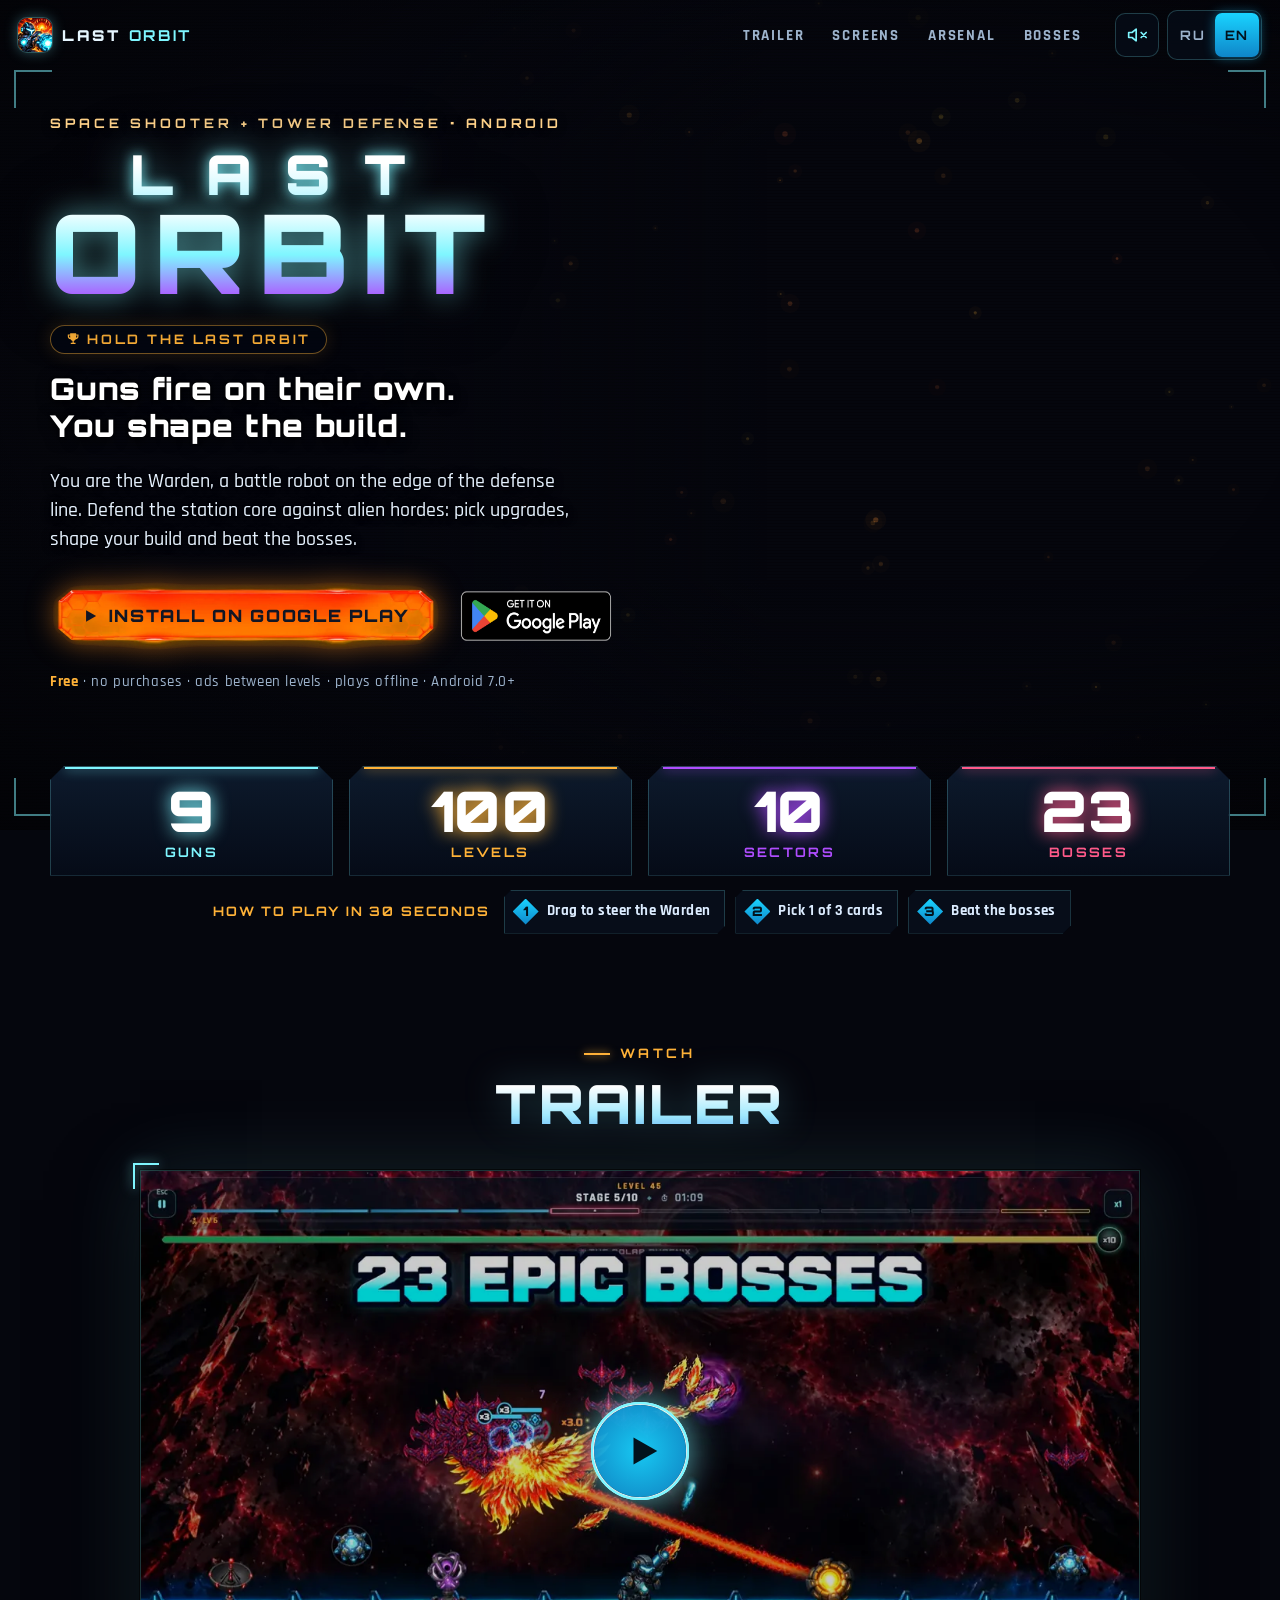
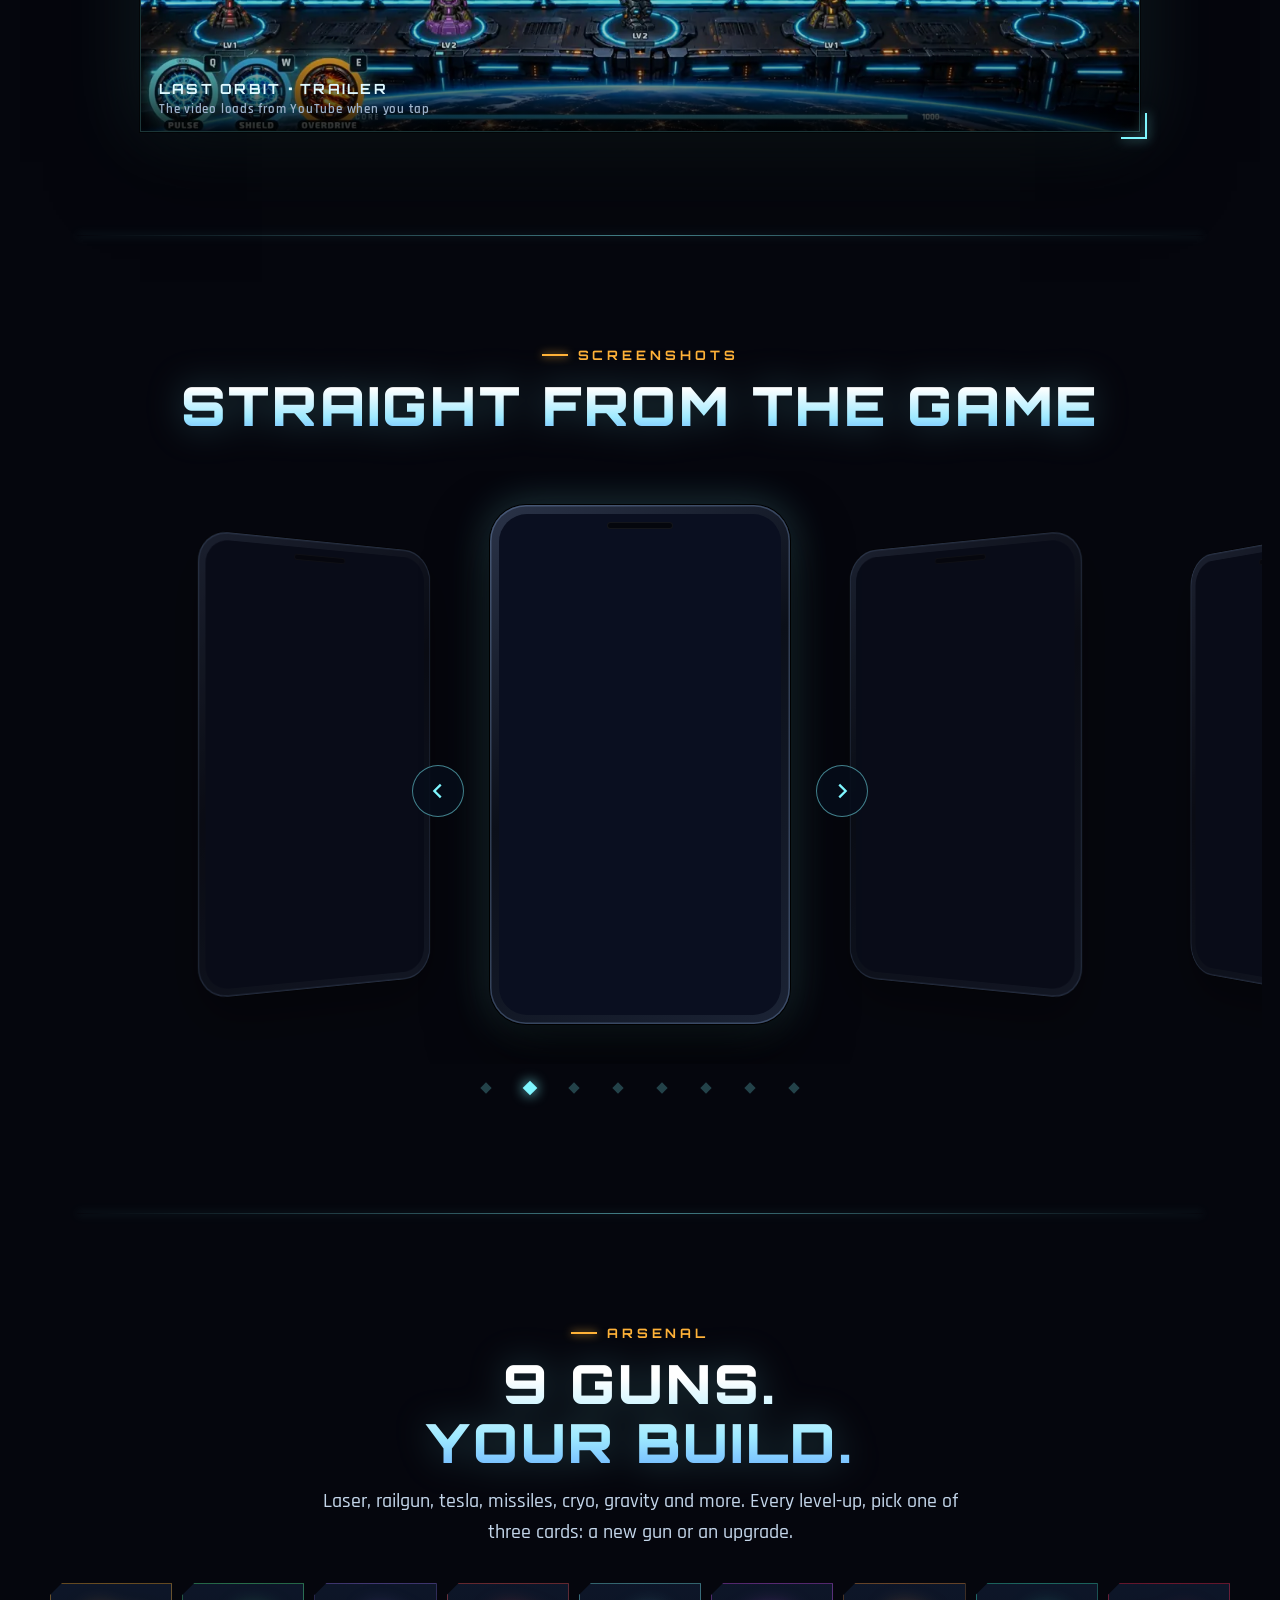
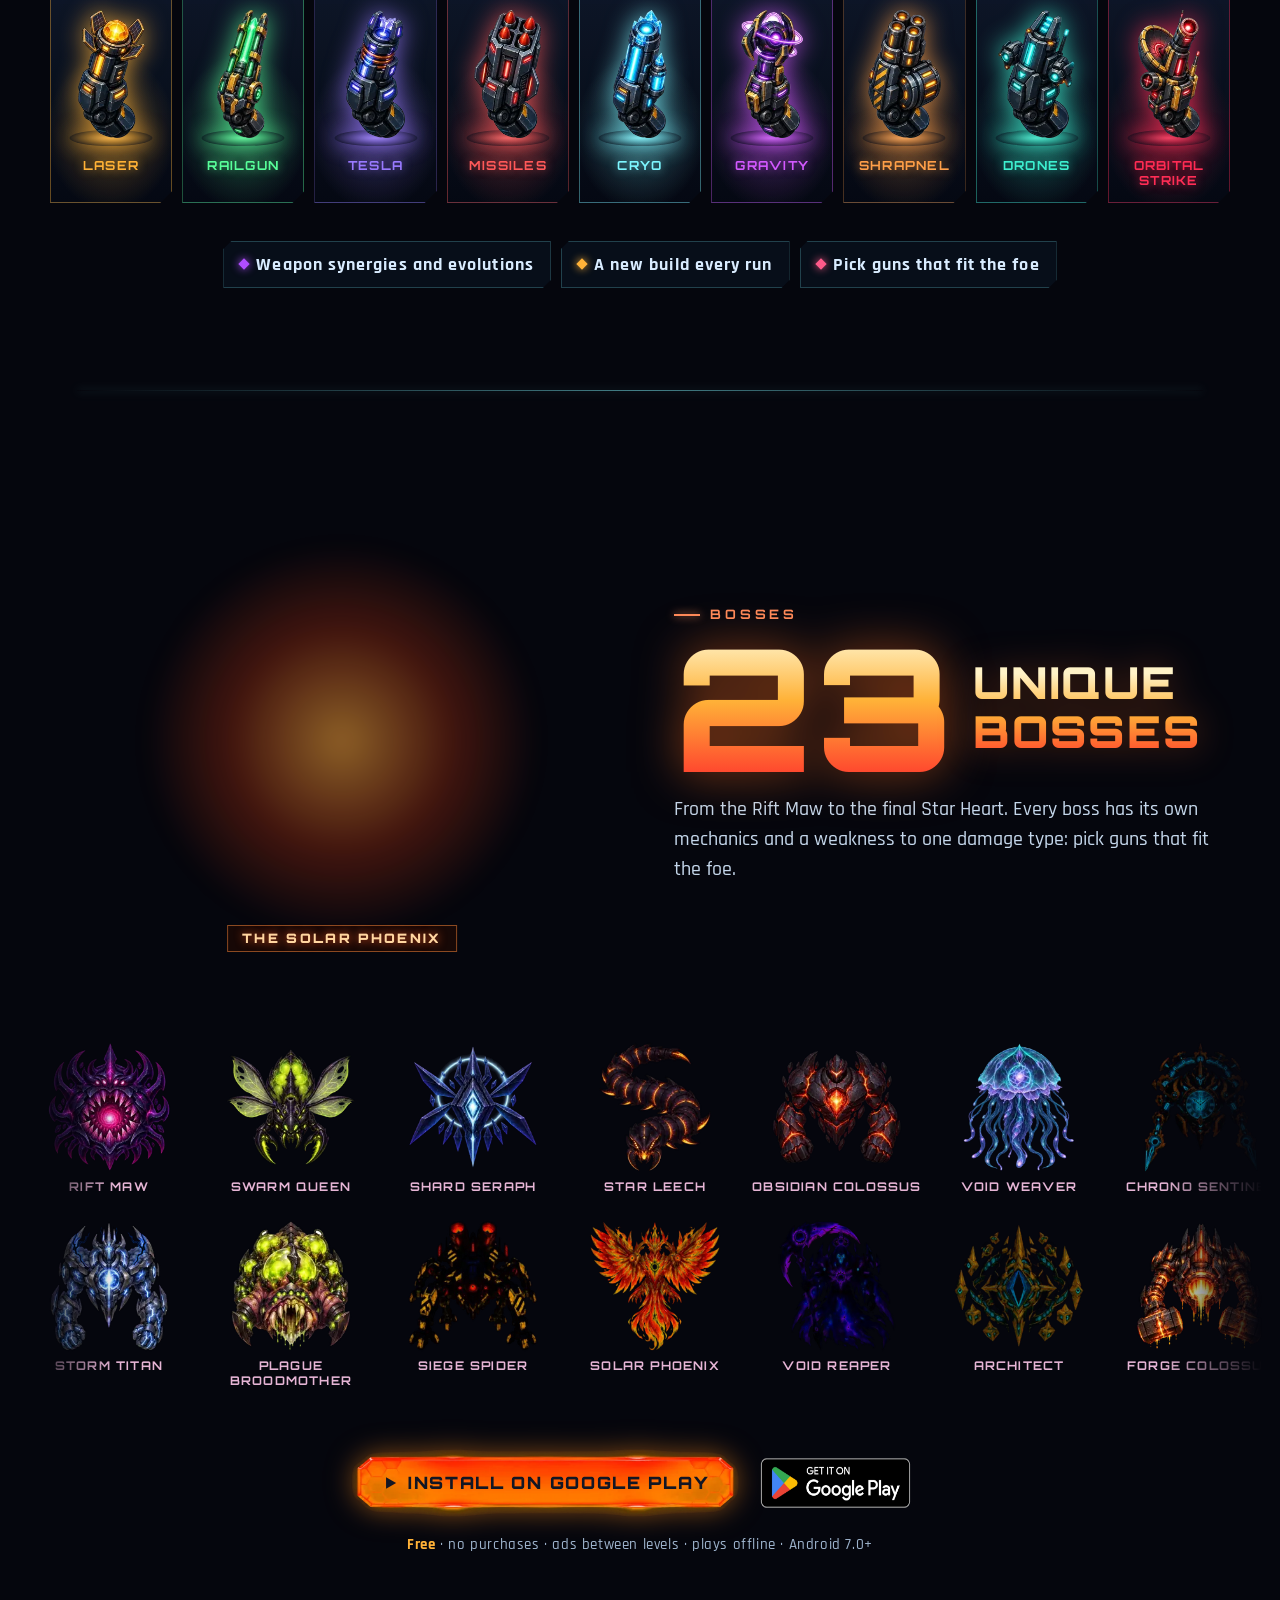
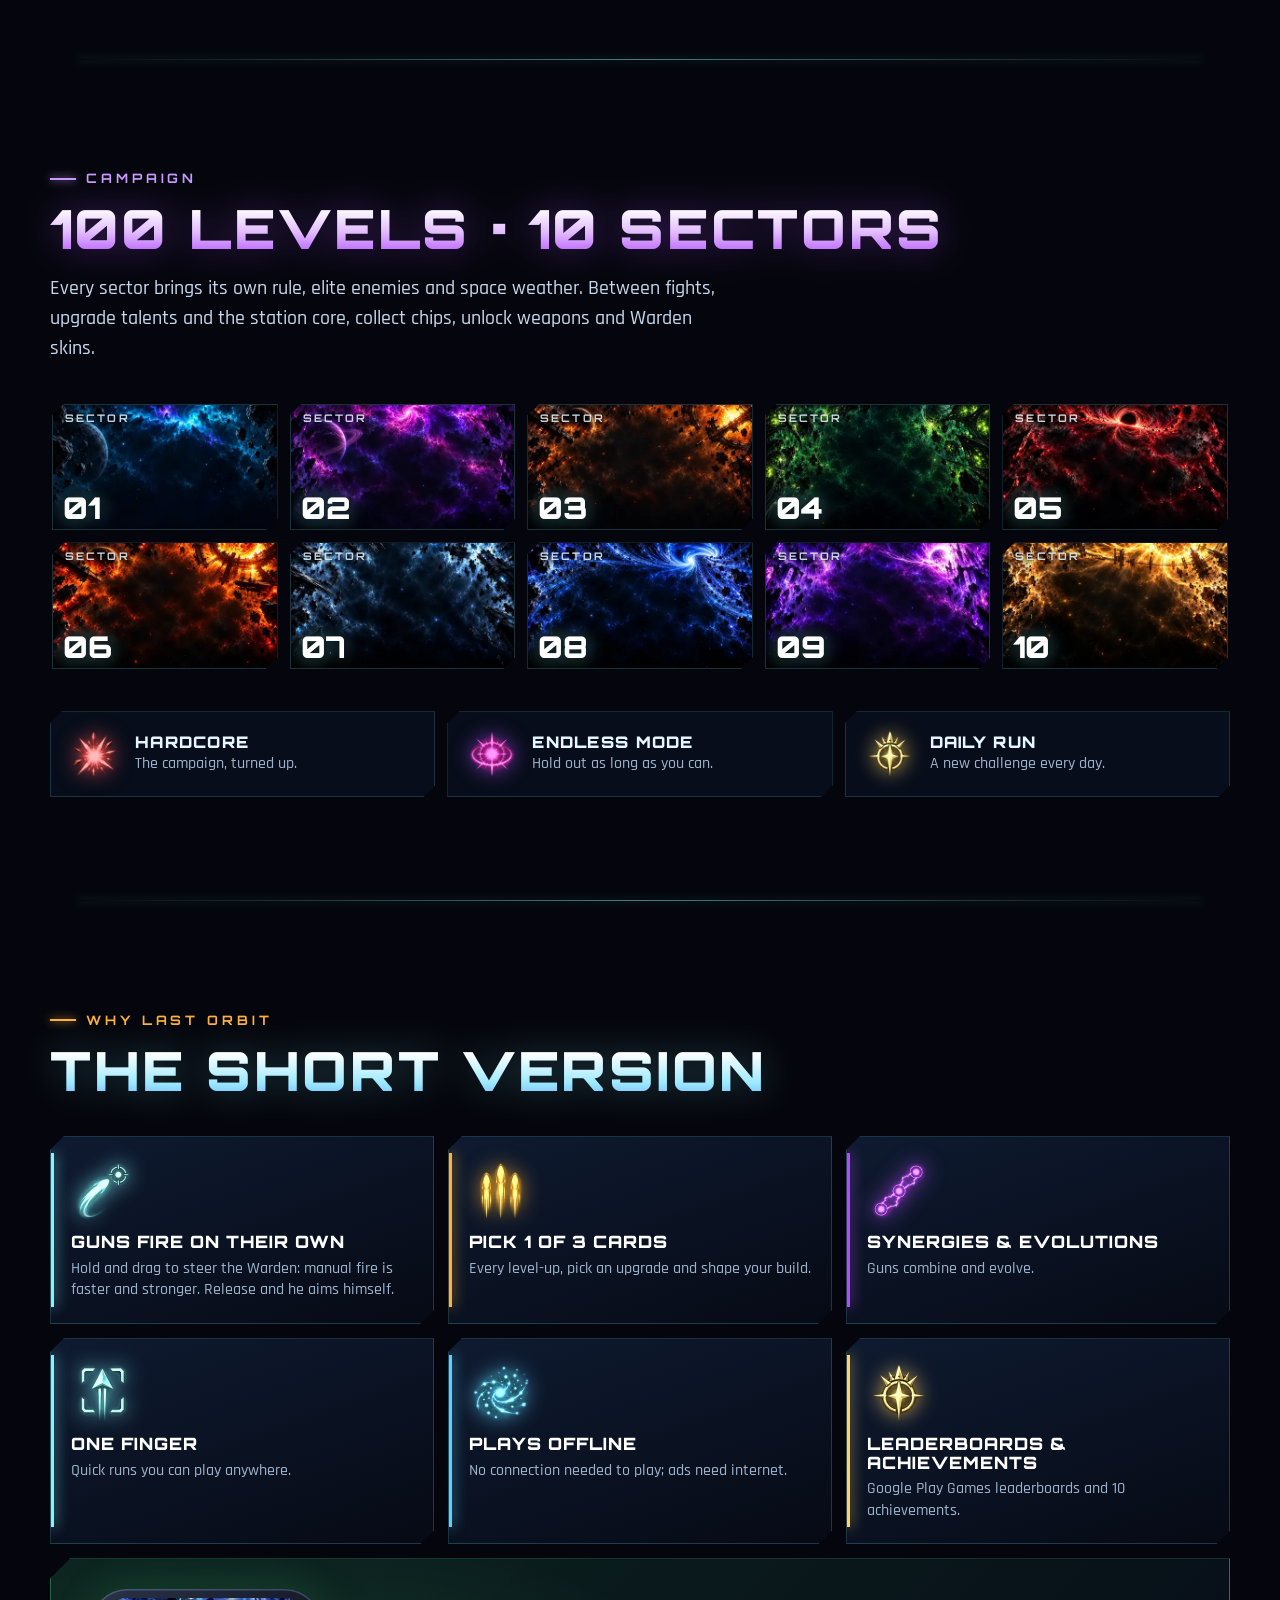
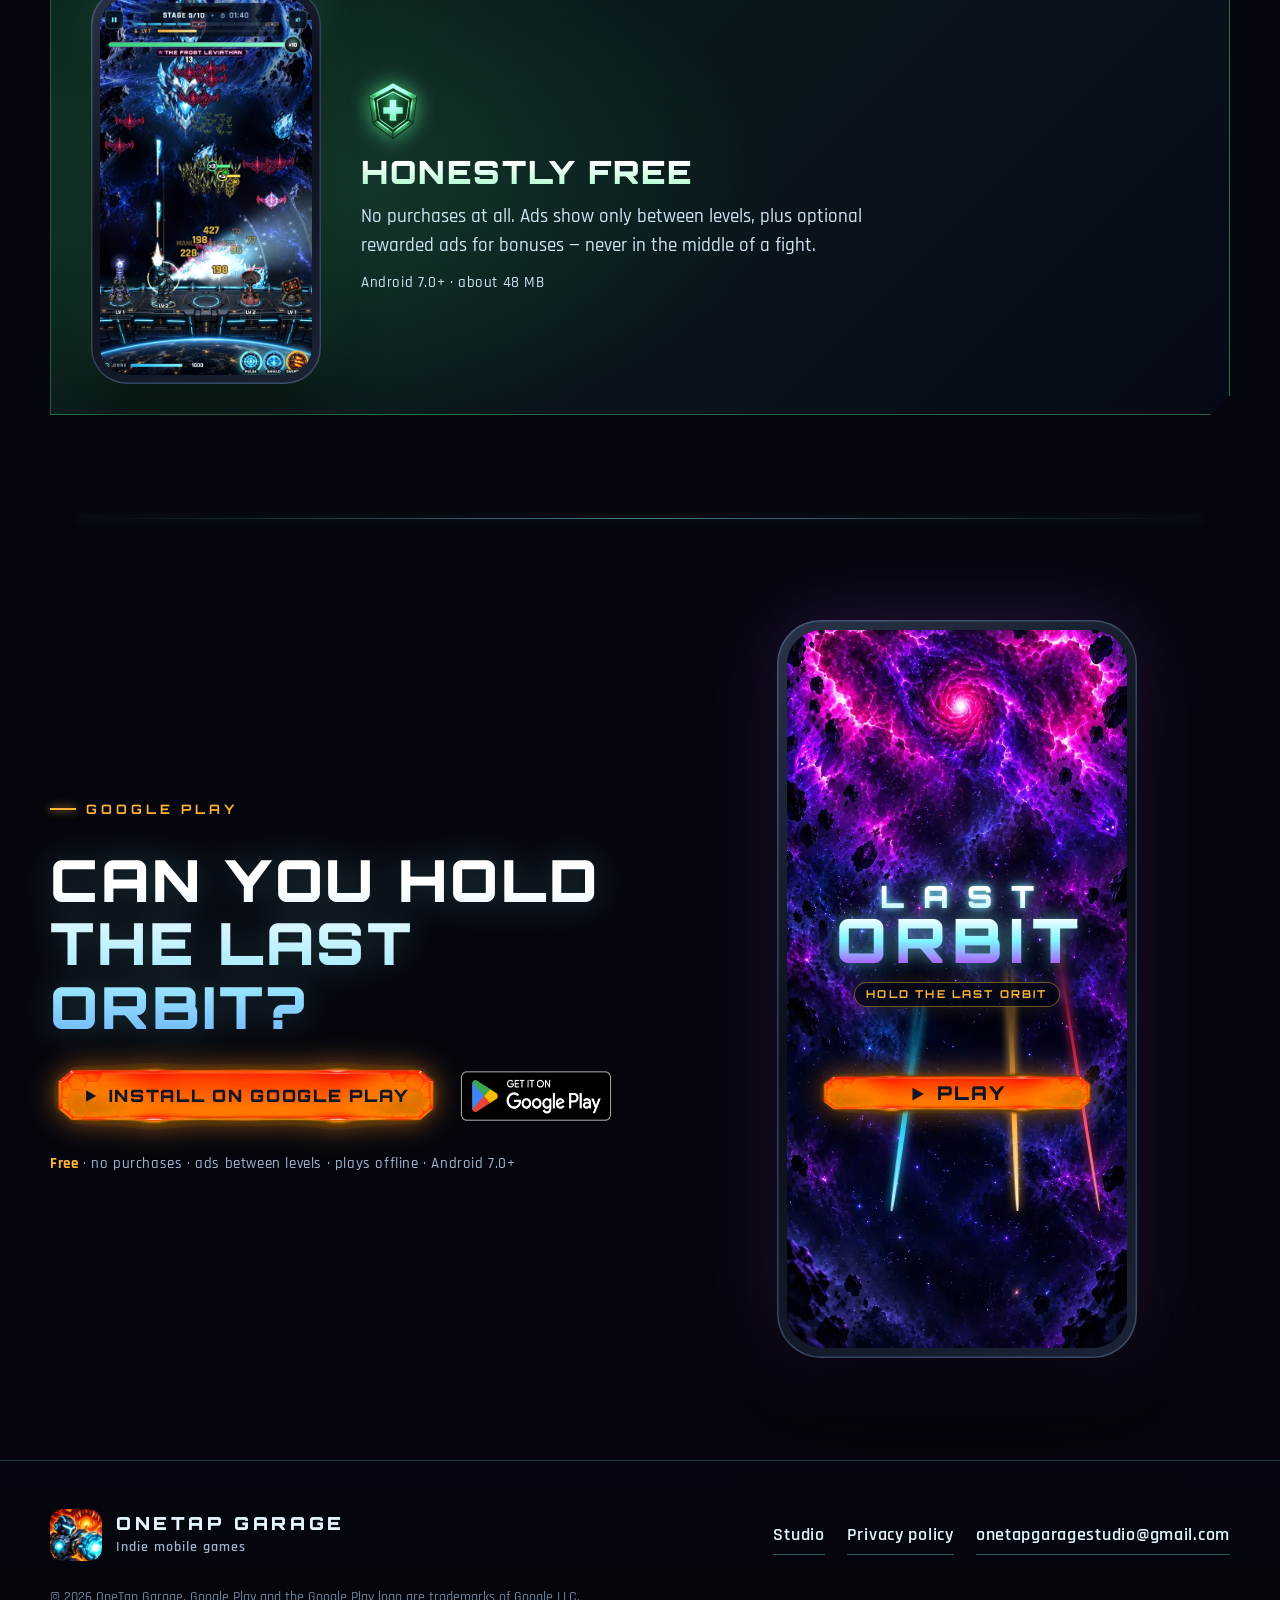
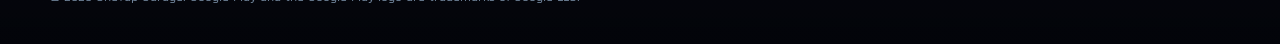
==== commit 22b3ce53: "Last Orbit pages: privacy policy GDPR details (controller, transfers, retention, rights), genre word" ====
--- a/last-orbit/index.html
+++ b/last-orbit/index.html
@@ -1,15 +1,15 @@
 <!doctype html>
 <html lang="ru" class="no-js"
-  data-title-ru="LAST ORBIT — космический рогалик-шутер для Android"
-  data-title-en="LAST ORBIT — roguelike space shooter for Android"
-  data-desc-ru="Last Orbit — бесплатный космический рогалик-шутер для Android 7.0+. Пушки стреляют сами, ты собираешь билд: 9 пушек, 100 уровней, 23 босса, хардкор, бесконечный режим и ежедневный забег. Играй без интернета."
-  data-desc-en="Last Orbit is a free roguelike space shooter for Android 7.0+. Guns fire on their own, you shape the build: 9 guns, 100 levels, 23 bosses, hardcore, endless mode and a daily run. Plays offline.">
+  data-title-ru="LAST ORBIT — космический шутер и защита базы для Android"
+  data-title-en="LAST ORBIT — roguelike space tower defense for Android"
+  data-desc-ru="Last Orbit — бесплатный космический рогалик: шутер и защита базы для Android 7.0+. Пушки стреляют сами, ты собираешь билд: 9 пушек, 100 уровней, 23 босса, хардкор, бесконечный режим и ежедневный забег. Играй без интернета."
+  data-desc-en="Last Orbit is a free roguelike space shooter and tower defense for Android 7.0+. Guns fire on their own, you shape the build: 9 guns, 100 levels, 23 bosses, hardcore, endless mode and a daily run. Plays offline.">
 <head>
 <meta charset="utf-8">
 <meta name="viewport" content="width=device-width, initial-scale=1, viewport-fit=cover">
 <script>(function(){var l,d=document.documentElement;try{l=localStorage.getItem('lo-lang')}catch(e){}var q=/[?&]lang=(ru|en)\b/.exec(location.search);if(q)l=q[1];if(l!=='ru'&&l!=='en'){var n=(navigator.languages&&navigator.languages[0])||navigator.language||'ru';l=/^(ru|be|kk)\b/i.test(n)?'ru':'en'}d.lang=l;var t=d.getAttribute('data-title-'+l);if(t)document.title=t})();</script>
-<title>LAST ORBIT — космический рогалик-шутер для Android</title>
-<meta name="description" content="Last Orbit — бесплатный космический рогалик-шутер для Android 7.0+. Пушки стреляют сами, ты собираешь билд: 9 пушек, 100 уровней, 23 босса, хардкор, бесконечный режим и ежедневный забег. Играй без интернета.">
+<title>LAST ORBIT — космический шутер и защита базы для Android</title>
+<meta name="description" content="Last Orbit — бесплатный космический рогалик: шутер и защита базы для Android 7.0+. Пушки стреляют сами, ты собираешь билд: 9 пушек, 100 уровней, 23 босса, хардкор, бесконечный режим и ежедневный забег. Играй без интернета.">
 <link rel="canonical" href="https://trueanimal-art.github.io/last-orbit/">
 <link rel="alternate" hreflang="ru" href="https://trueanimal-art.github.io/last-orbit/">
 <link rel="alternate" hreflang="en" href="https://trueanimal-art.github.io/last-orbit/?lang=en">
@@ -22,8 +22,8 @@
 <meta property="og:type" content="website">
 <meta property="og:site_name" content="OneTap Garage">
 <meta property="og:url" content="https://trueanimal-art.github.io/last-orbit/">
-<meta property="og:title" content="LAST ORBIT — космический рогалик-шутер для Android">
-<meta property="og:description" content="Бесплатный космический рогалик-шутер для Android. Пушки стреляют сами, ты собираешь билд: 9 пушек, 100 уровней, 23 босса. Играй без интернета.">
+<meta property="og:title" content="LAST ORBIT — космический шутер и защита базы для Android">
+<meta property="og:description" content="Бесплатный космический рогалик: шутер и защита базы для Android. Пушки стреляют сами, ты собираешь билд: 9 пушек, 100 уровней, 23 босса. Играй без интернета.">
 <meta property="og:image" content="https://trueanimal-art.github.io/last-orbit/img/og.jpg">
 <meta property="og:image:width" content="1200">
 <meta property="og:image:height" content="630">
@@ -31,8 +31,8 @@
 <meta property="og:locale" content="ru_RU">
 <meta property="og:locale:alternate" content="en_US">
 <meta name="twitter:card" content="summary_large_image">
-<meta name="twitter:title" content="LAST ORBIT — roguelike space shooter for Android">
-<meta name="twitter:description" content="Free roguelike space shooter for Android. Guns fire on their own, you shape the build: 9 guns, 100 levels, 23 bosses. Plays offline.">
+<meta name="twitter:title" content="LAST ORBIT — roguelike space tower defense for Android">
+<meta name="twitter:description" content="Free roguelike space shooter and tower defense for Android. Guns fire on their own, you shape the build: 9 guns, 100 levels, 23 bosses. Plays offline.">
 <meta name="twitter:image" content="https://trueanimal-art.github.io/last-orbit/img/og.jpg">
 <meta name="twitter:image:alt" content="Last Orbit: the Warden versus the Solar Phoenix">
 <link rel="preload" href="../assets/fonts/orbitron-latin-900-normal.woff2" as="font" type="font/woff2" crossorigin>
@@ -44,8 +44,8 @@
   "name": "Last Orbit",
   "url": "https://trueanimal-art.github.io/last-orbit/",
   "image": "https://trueanimal-art.github.io/last-orbit/img/og.jpg",
-  "description": "A free roguelike space shooter for Android: hold the last orbit against alien hordes. Your guns fire on their own; you pick upgrades and shape your build. 9 guns, 100 levels in 10 sectors, 23 bosses. Plays offline.",
-  "genre": ["Action", "Roguelike", "Shooter"],
+  "description": "A free roguelike space shooter and tower defense for Android: hold the last orbit against alien hordes. Your guns fire on their own; you pick upgrades and shape your build. 9 guns, 100 levels in 10 sectors, 23 bosses. Plays offline.",
+  "genre": ["Action", "Roguelike", "Shooter", "Tower defense"],
   "gamePlatform": "Android",
   "operatingSystem": "Android 7.0+",
   "applicationCategory": "GameApplication",
@@ -99,7 +99,7 @@
   <i class="hud-corner a" aria-hidden="true"></i><i class="hud-corner b" aria-hidden="true"></i><i class="hud-corner c" aria-hidden="true"></i><i class="hud-corner d" aria-hidden="true"></i>
   <div class="hero-in">
     <div class="hero-top">
-      <p class="kick"><span class="ru">Космический рогалик-шутер<span class="kx"> · Android</span></span><span class="en">Roguelike space shooter<span class="kx"> · Android</span></span></p>
+      <p class="kick"><span class="ru">Шутер и защита базы<span class="kx"> · Android</span></span><span class="en">Space shooter + tower defense<span class="kx"> · Android</span></span></p>
       <h1 class="logo anim" id="game-title"><span class="l1">LAST</span> <span class="l2" data-text="ORBIT">ORBIT</span></h1>
       <p class="tagpill"><svg viewBox="0 0 24 24" fill="currentColor" aria-hidden="true"><path d="M7 2h10v2h4v3a5 5 0 0 1-4.6 5 5 5 0 0 1-3.4 2.9V18h3v2H8v-2h3v-3.1A5 5 0 0 1 7.6 12 5 5 0 0 1 3 7V4h4V2zm0 4H5v1a3 3 0 0 0 2 2.8V6zm10 0v3.8A3 3 0 0 0 19 7V6h-2z"/></svg><span class="ru">Удержи последнюю орбиту</span><span class="en">Hold the last orbit</span></p>
       <p class="promise"><span class="ru">Пушки стреляют сами.<br>Ты собираешь билд.</span><span class="en">Guns fire on their own.<br>You shape the build.</span></p>
@@ -160,14 +160,14 @@
   <div class="car rv">
     <button class="car-btn prev" type="button" aria-label="Назад" data-label-ru="Назад" data-label-en="Previous"><svg viewBox="0 0 24 24" fill="none" stroke="currentColor" stroke-width="2.5" aria-hidden="true"><path d="m15 5-7 7 7 7"/></svg></button>
     <div class="car-track" tabindex="0" role="region" aria-label="Скриншоты" data-label-ru="Скриншоты" data-label-en="Screenshots">
-      <figure class="slide"><div class="phone"><img src="img/shots/ru/01_bosses.webp" data-src="img/shots/{l}/01_bosses.webp" width="540" height="960" loading="lazy" decoding="async" alt="Скриншот: 23 эпичных босса" data-alt-ru="Скриншот: 23 эпичных босса" data-alt-en="Screenshot: 23 epic bosses"></div></figure>
-      <figure class="slide"><div class="phone"><img src="img/shots/ru/02_core.webp" data-src="img/shots/{l}/02_core.webp" width="540" height="960" loading="lazy" decoding="async" alt="Скриншот: Защити ядро" data-alt-ru="Скриншот: Защити ядро" data-alt-en="Screenshot: Defend the core"></div></figure>
-      <figure class="slide"><div class="phone"><img src="img/shots/ru/03_auto.webp" data-src="img/shots/{l}/03_auto.webp" width="540" height="960" loading="lazy" decoding="async" alt="Скриншот: Пушки стреляют сами" data-alt-ru="Скриншот: Пушки стреляют сами" data-alt-en="Screenshot: Guns fire on their own"></div></figure>
-      <figure class="slide"><div class="phone"><img src="img/shots/ru/04_build.webp" data-src="img/shots/{l}/04_build.webp" width="540" height="960" loading="lazy" decoding="async" alt="Скриншот: Собери свой билд" data-alt-ru="Скриншот: Собери свой билд" data-alt-en="Screenshot: Draft your build"></div></figure>
-      <figure class="slide"><div class="phone"><img src="img/shots/ru/05_synergy.webp" data-src="img/shots/{l}/05_synergy.webp" width="540" height="960" loading="lazy" decoding="async" alt="Скриншот: Синергии и эволюции" data-alt-ru="Скриншот: Синергии и эволюции" data-alt-en="Screenshot: Synergies and evolutions"></div></figure>
-      <figure class="slide"><div class="phone"><img src="img/shots/ru/06_levels.webp" data-src="img/shots/{l}/06_levels.webp" width="540" height="960" loading="lazy" decoding="async" alt="Скриншот: 100 уровней" data-alt-ru="Скриншот: 100 уровней" data-alt-en="Screenshot: 100 levels"></div></figure>
-      <figure class="slide"><div class="phone"><img src="img/shots/ru/07_warden.webp" data-src="img/shots/{l}/07_warden.webp" width="540" height="960" loading="lazy" decoding="async" alt="Скриншот: Прокачай арсенал" data-alt-ru="Скриншот: Прокачай арсенал" data-alt-en="Screenshot: Upgrade your arsenal"></div></figure>
-      <figure class="slide"><div class="phone"><img src="img/shots/ru/08_horde.webp" data-src="img/shots/{l}/08_horde.webp" width="540" height="960" loading="lazy" decoding="async" alt="Скриншот: Last Orbit, космический шутер" data-alt-ru="Скриншот: Last Orbit, космический шутер" data-alt-en="Screenshot: Last Orbit, space shooter"></div></figure>
+      <figure class="slide"><div class="phone"><img src="img/shots/ru/01_strike.webp" data-src="img/shots/{l}/01_strike.webp" width="540" height="960" loading="lazy" decoding="async" alt="Скриншот: Орда у ядра: смети её одним ударом" data-alt-ru="Скриншот: Орда у ядра: смети её одним ударом" data-alt-en="Screenshot: The horde is here: wipe it out in one tap"></div></figure>
+      <figure class="slide"><div class="phone"><img src="img/shots/ru/02_build.webp" data-src="img/shots/{l}/02_build.webp" width="540" height="960" loading="lazy" decoding="async" alt="Скриншот: Выбери 1 из 3: каждый бой — новый билд" data-alt-ru="Скриншот: Выбери 1 из 3: каждый бой — новый билд" data-alt-en="Screenshot: Pick 1 of 3: a new build every run"></div></figure>
+      <figure class="slide"><div class="phone"><img src="img/shots/ru/03_free.webp" data-src="img/shots/{l}/03_free.webp" width="540" height="960" loading="lazy" decoding="async" alt="Скриншот: Без доната и без интернета" data-alt-ru="Скриншот: Без доната и без интернета" data-alt-en="Screenshot: No pay-to-win, works offline"></div></figure>
+      <figure class="slide"><div class="phone"><img src="img/shots/ru/04_evo.webp" data-src="img/shots/{l}/04_evo.webp" width="540" height="960" loading="lazy" decoding="async" alt="Скриншот: Соедини две пушки: эволюция" data-alt-ru="Скриншот: Соедини две пушки: эволюция" data-alt-en="Screenshot: Merge two guns: unleash an evolution"></div></figure>
+      <figure class="slide"><div class="phone"><img src="img/shots/ru/05_bosses.webp" data-src="img/shots/{l}/05_bosses.webp" width="540" height="960" loading="lazy" decoding="async" alt="Скриншот: 23 босса: найди слабость каждого" data-alt-ru="Скриншот: 23 босса: найди слабость каждого" data-alt-en="Screenshot: 23 bosses: find every weakness"></div></figure>
+      <figure class="slide"><div class="phone"><img src="img/shots/ru/06_manual.webp" data-src="img/shots/{l}/06_manual.webp" width="540" height="960" loading="lazy" decoding="async" alt="Скриншот: Веди пальцем: ручной огонь сильнее" data-alt-ru="Скриншот: Веди пальцем: ручной огонь сильнее" data-alt-en="Screenshot: Drag to steer: manual fire hits harder"></div></figure>
+      <figure class="slide"><div class="phone"><img src="img/shots/ru/07_sectors.webp" data-src="img/shots/{l}/07_sectors.webp" width="540" height="960" loading="lazy" decoding="async" alt="Скриншот: 10 секторов со своими правилами" data-alt-ru="Скриншот: 10 секторов со своими правилами" data-alt-en="Screenshot: 10 sectors with their own rules"></div></figure>
+      <figure class="slide"><div class="phone"><img src="img/shots/ru/08_hardcore.webp" data-src="img/shots/{l}/08_hardcore.webp" width="540" height="960" loading="lazy" decoding="async" alt="Скриншот: 100 уровней и хардкор" data-alt-ru="Скриншот: 100 уровней и хардкор" data-alt-en="Screenshot: 100 levels and hardcore"></div></figure>
     </div>
     <button class="car-btn next" type="button" aria-label="Вперёд" data-label-ru="Вперёд" data-label-en="Next"><svg viewBox="0 0 24 24" fill="none" stroke="currentColor" stroke-width="2.5" aria-hidden="true"><path d="m9 5 7 7-7 7"/></svg></button>
     <div class="dots"></div>
@@ -189,7 +189,7 @@
       <li class="gun" style="--c:#ff5a5a;--i:3"><div class="gi"><img src="img/guns/missile.webp" width="126" height="240" loading="lazy" decoding="async" alt=""></div><span><span class="ru">Ракеты</span><span class="en">Missiles</span></span></li>
       <li class="gun" style="--c:#7ff6ff;--i:4"><div class="gi"><img src="img/guns/cryo.webp" width="103" height="240" loading="lazy" decoding="async" alt=""></div><span><span class="ru">Крио</span><span class="en">Cryo</span></span></li>
       <li class="gun" style="--c:#d35aff;--i:5"><div class="gi"><img src="img/guns/gravity.webp" width="116" height="240" loading="lazy" decoding="async" alt=""></div><span><span class="ru">Гравитация</span><span class="en">Gravity</span></span></li>
-      <li class="gun" style="--c:#ffa04a;--i:6"><div class="gi"><img src="img/guns/flak.webp" width="137" height="240" loading="lazy" decoding="async" alt=""></div><span><span class="ru">Шрапнель</span><span class="en">Flak</span></span></li>
+      <li class="gun" style="--c:#ffa04a;--i:6"><div class="gi"><img src="img/guns/flak.webp" width="137" height="240" loading="lazy" decoding="async" alt=""></div><span><span class="ru">Шрапнель</span><span class="en">Shrapnel</span></span></li>
       <li class="gun" style="--c:#3ff0d0;--i:7"><div class="gi"><img src="img/guns/drone.webp" width="145" height="240" loading="lazy" decoding="async" alt=""></div><span><span class="ru">Дроны</span><span class="en">Drones</span></span></li>
       <li class="gun" style="--c:#ff2d55;--i:8"><div class="gi"><img src="img/guns/orbital.webp" width="117" height="240" loading="lazy" decoding="async" alt=""></div><span><span class="ru">Орбитальный удар</span><span class="en">Orbital strike</span></span></li>
     </ul>
@@ -293,7 +293,7 @@
         <li class="feat rv" style="--c:#ffd36b;--dl:.12s"><i class="ic" style="--n:6" aria-hidden="true"></i><h3><span class="ru">Рейтинги и достижения</span><span class="en">Leaderboards &amp; achievements</span></h3><p><span class="ru">Таблицы рекордов и 10 достижений Google Play Games.</span><span class="en">Google Play Games leaderboards and 10 achievements.</span></p></li>
       </ul>
       <div class="accent rv">
-        <div class="accent-shot"><div class="phone"><img src="img/shots/ru/04_build.webp" data-src="img/shots/{l}/04_build.webp" width="540" height="960" loading="lazy" decoding="async" alt="Скриншот: выбор одной из трёх карт улучшений" data-alt-ru="Скриншот: выбор одной из трёх карт улучшений" data-alt-en="Screenshot: picking one of three upgrade cards"></div></div>
+        <div class="accent-shot"><div class="phone"><img src="img/shots/ru/09_manual_boss.webp" data-src="img/shots/{l}/09_manual_boss.webp" width="540" height="960" loading="lazy" decoding="async" alt="Скриншот: ручной огонь против Ледяного Левиафана" data-alt-ru="Скриншот: ручной огонь против Ледяного Левиафана" data-alt-en="Screenshot: manual fire against the Ice Leviathan"></div></div>
         <div class="accent-copy">
           <i class="ic" style="--n:8;--c:#5aff9b" aria-hidden="true"></i>
           <h3><span class="ru">Честно бесплатно</span><span class="en">Honestly free</span></h3>
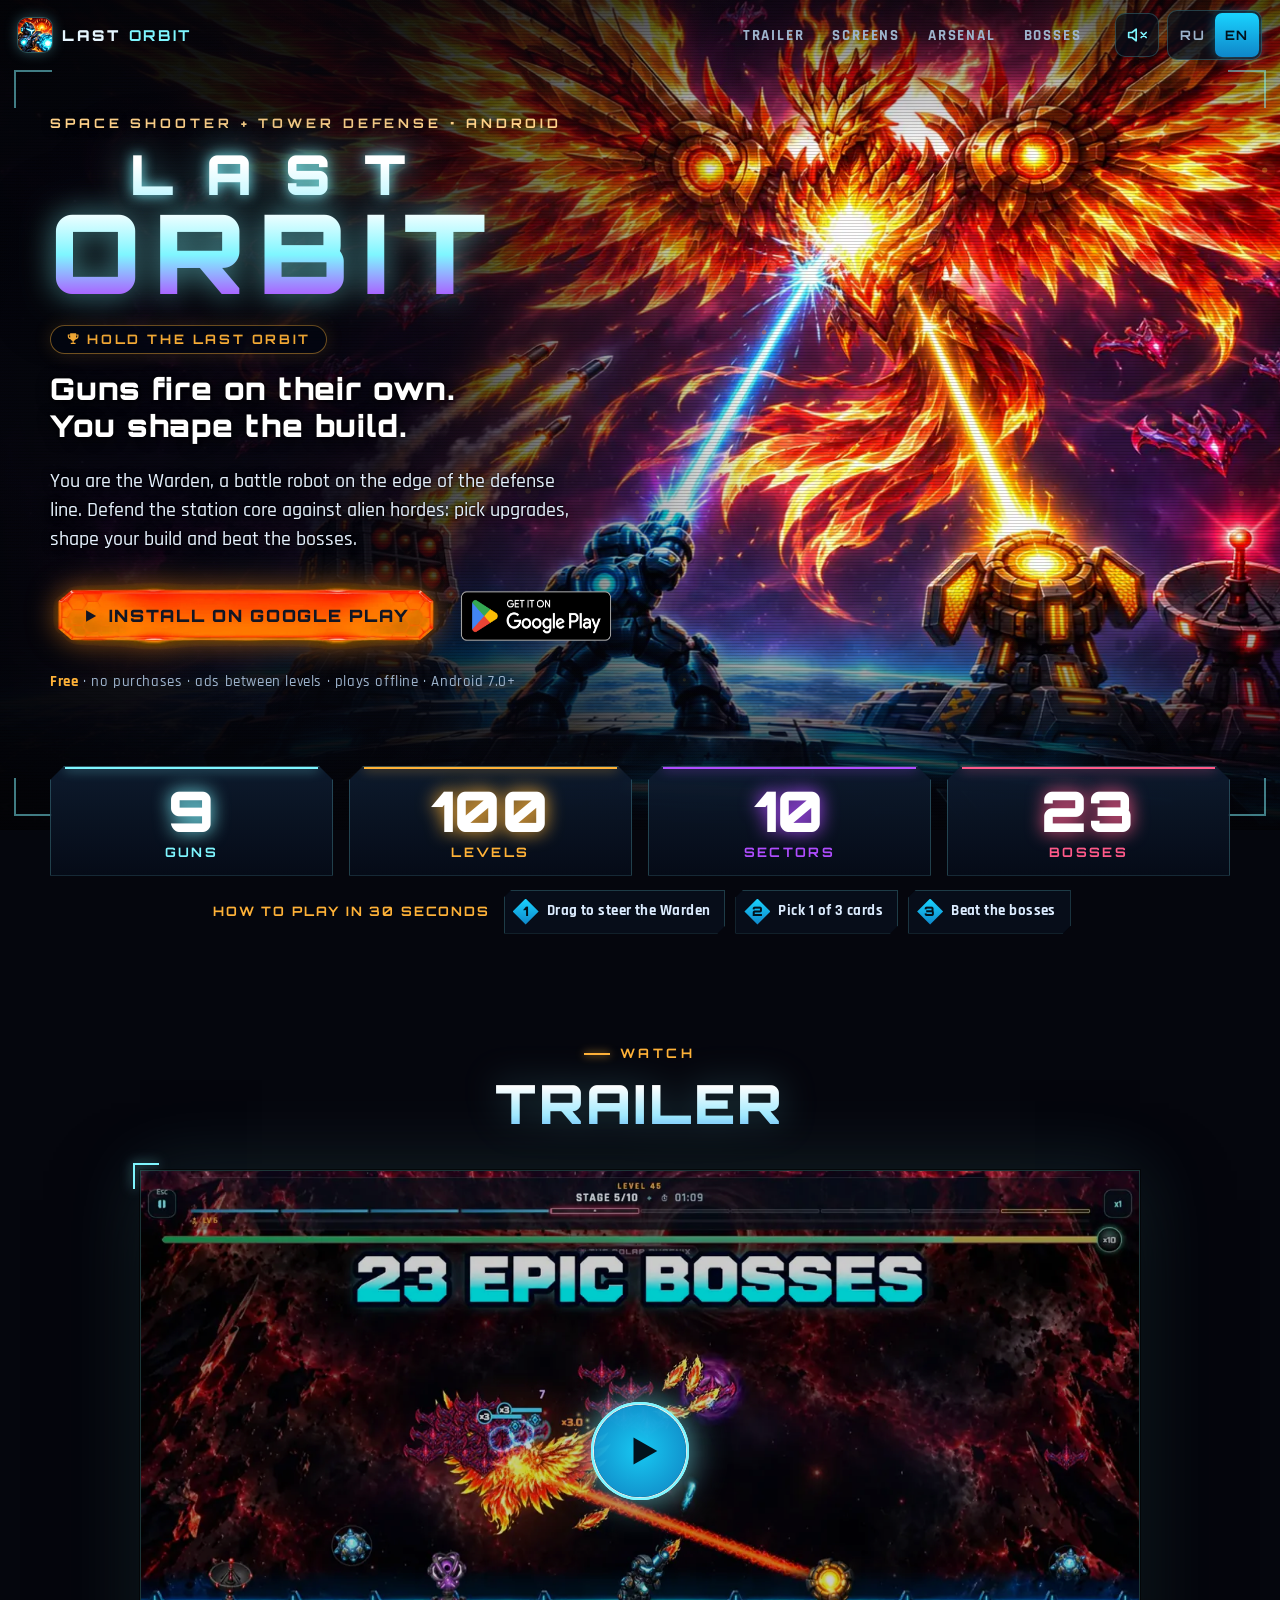
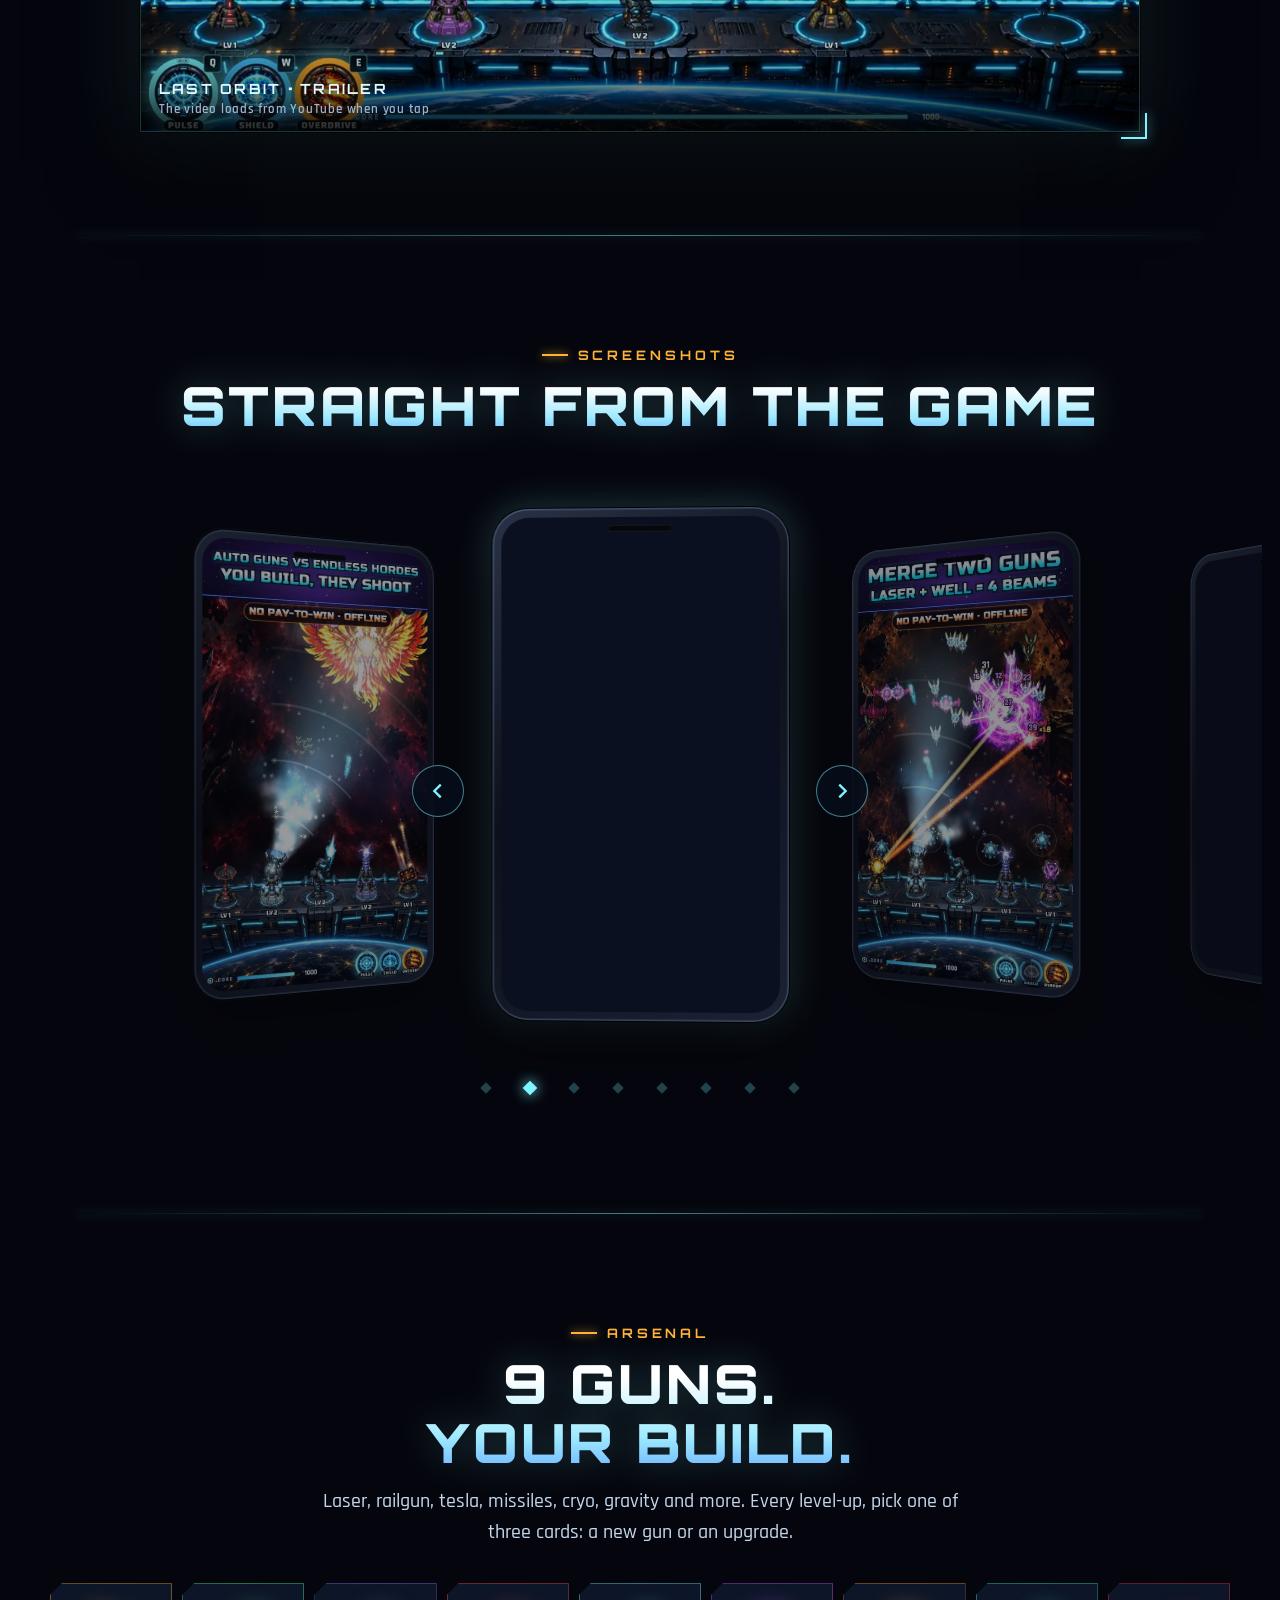
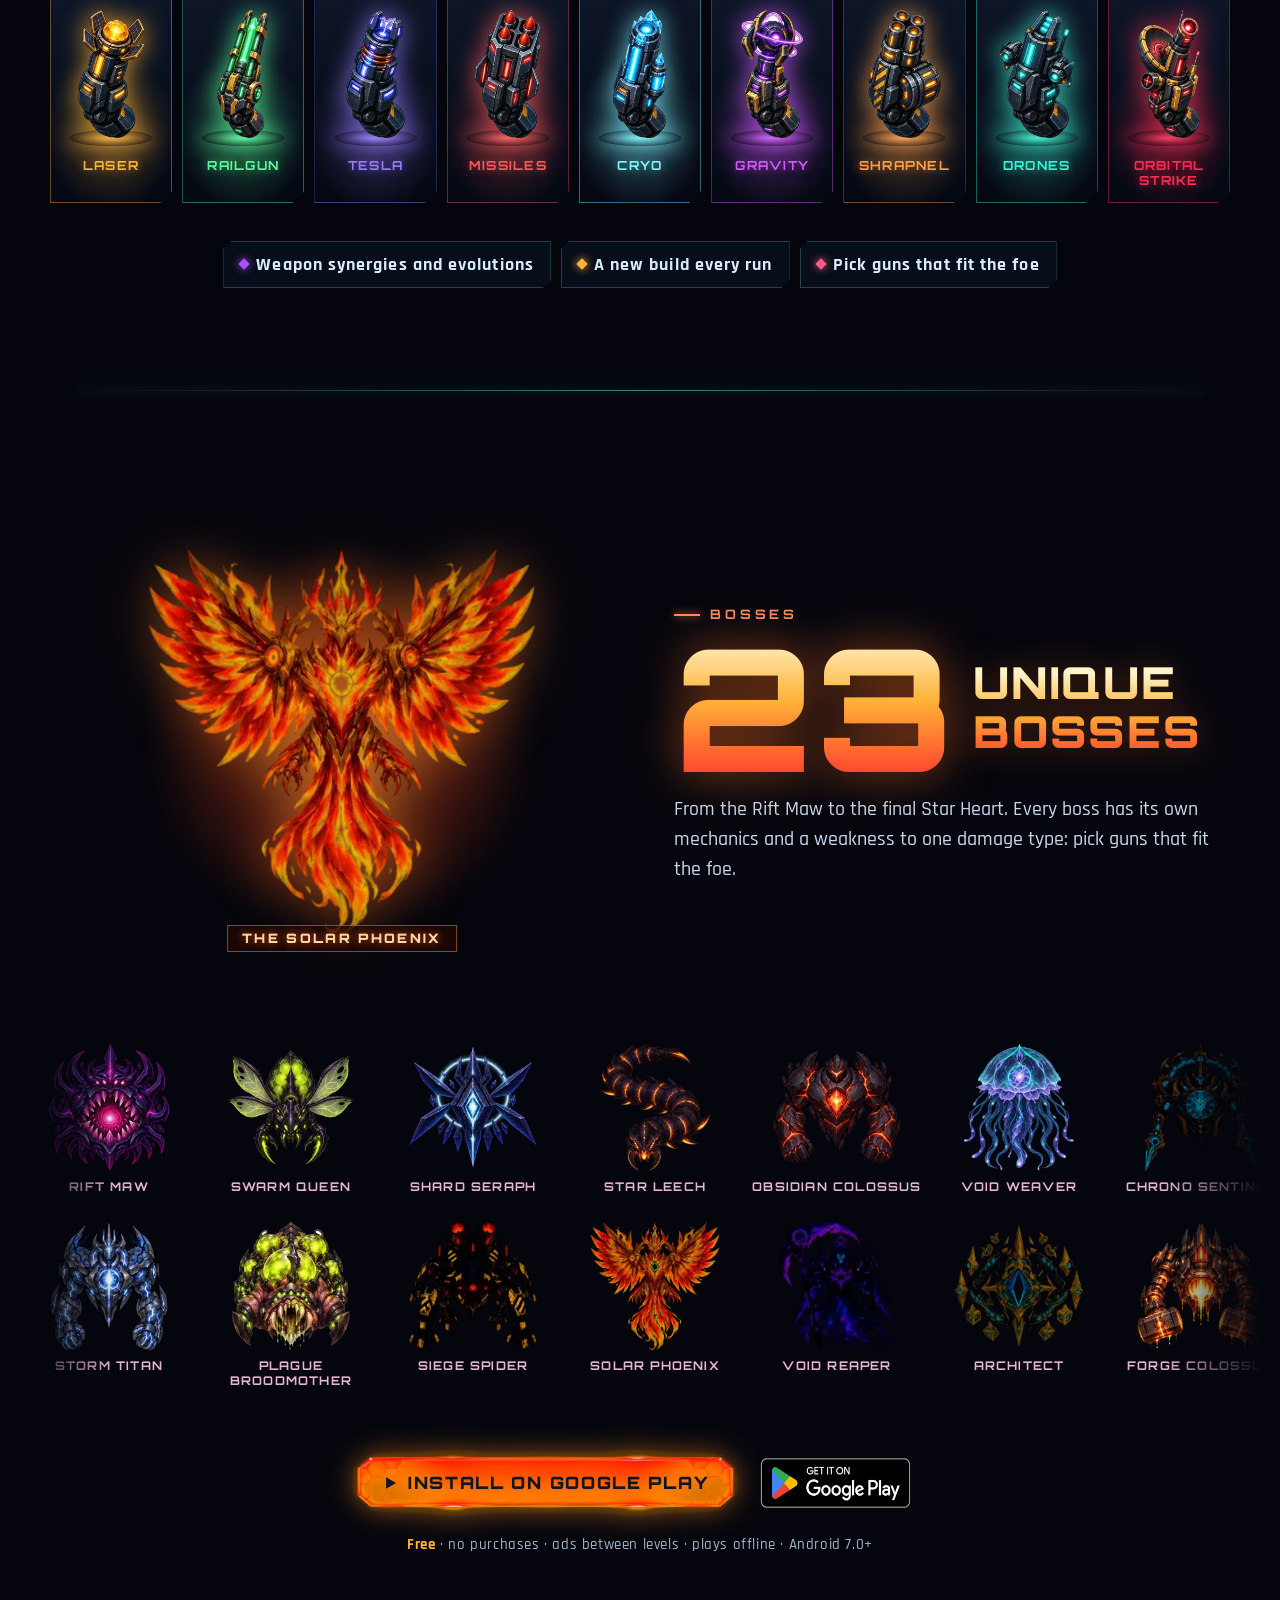
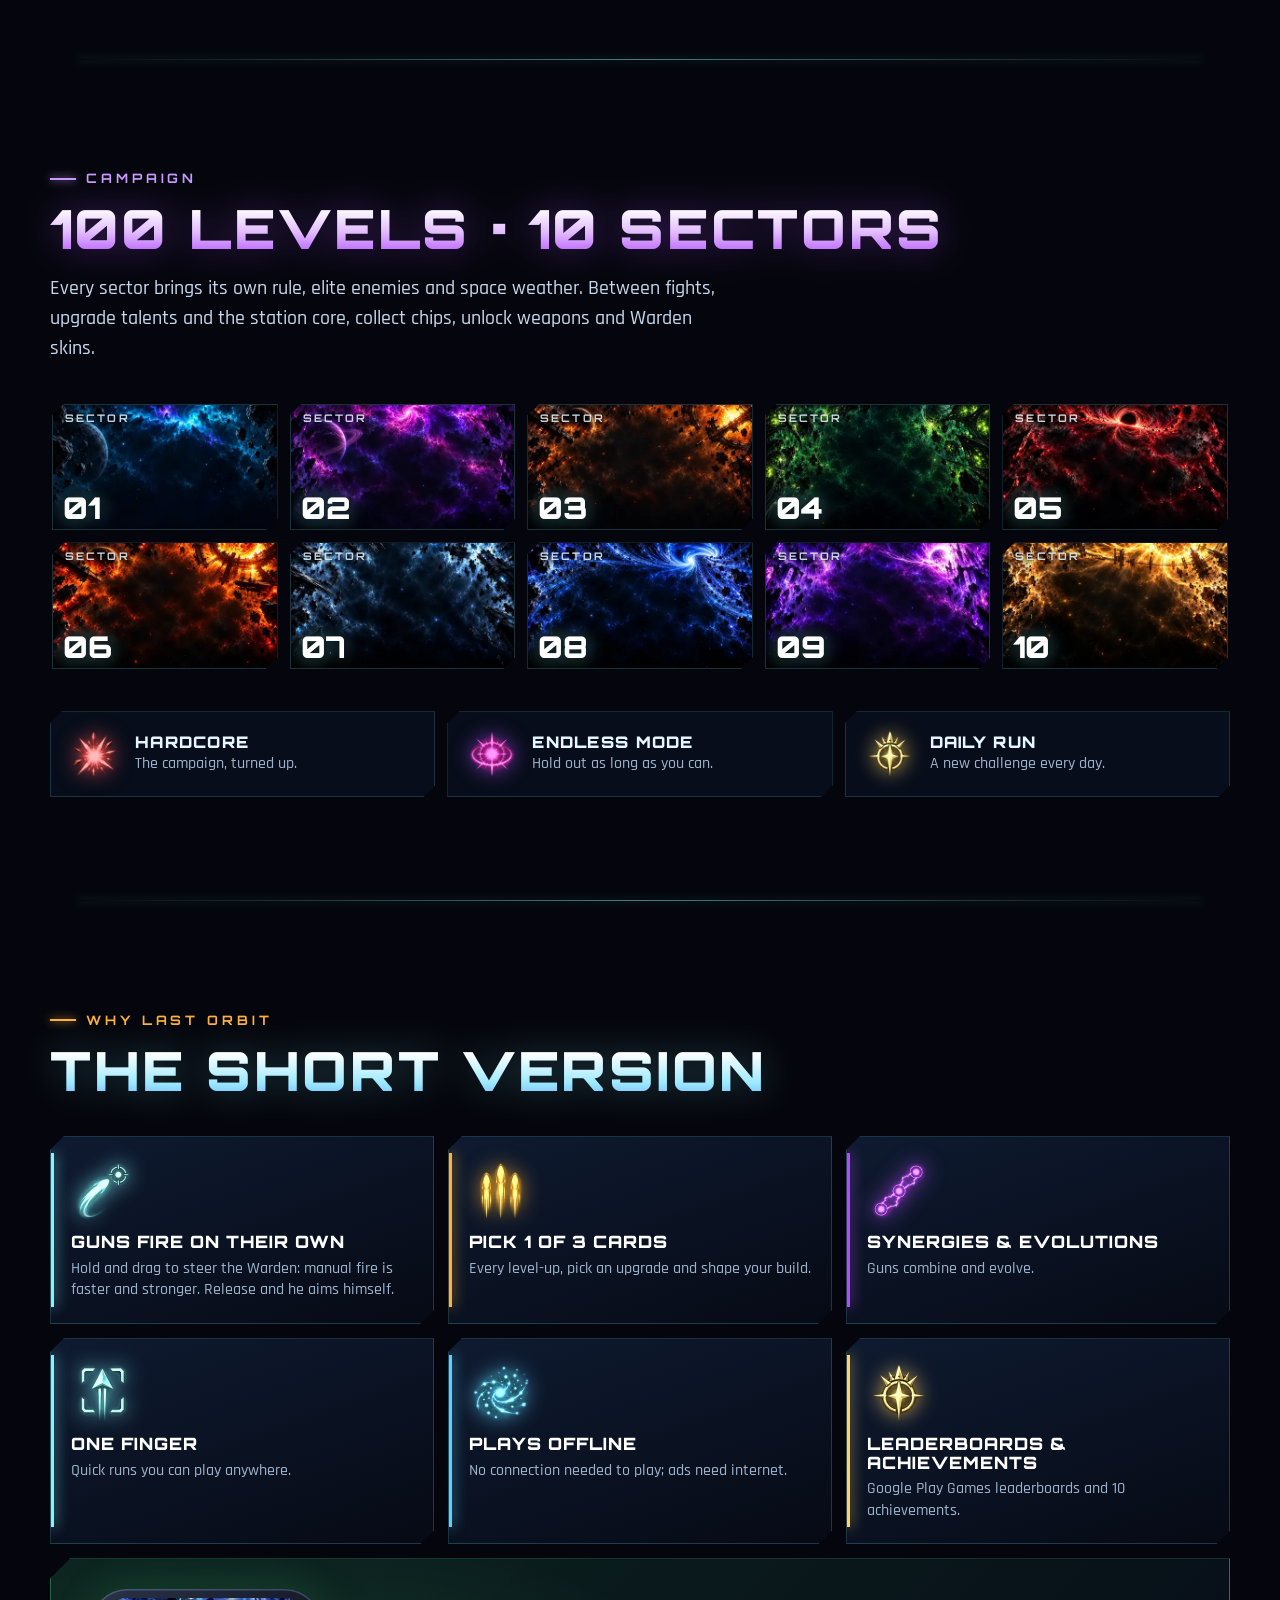
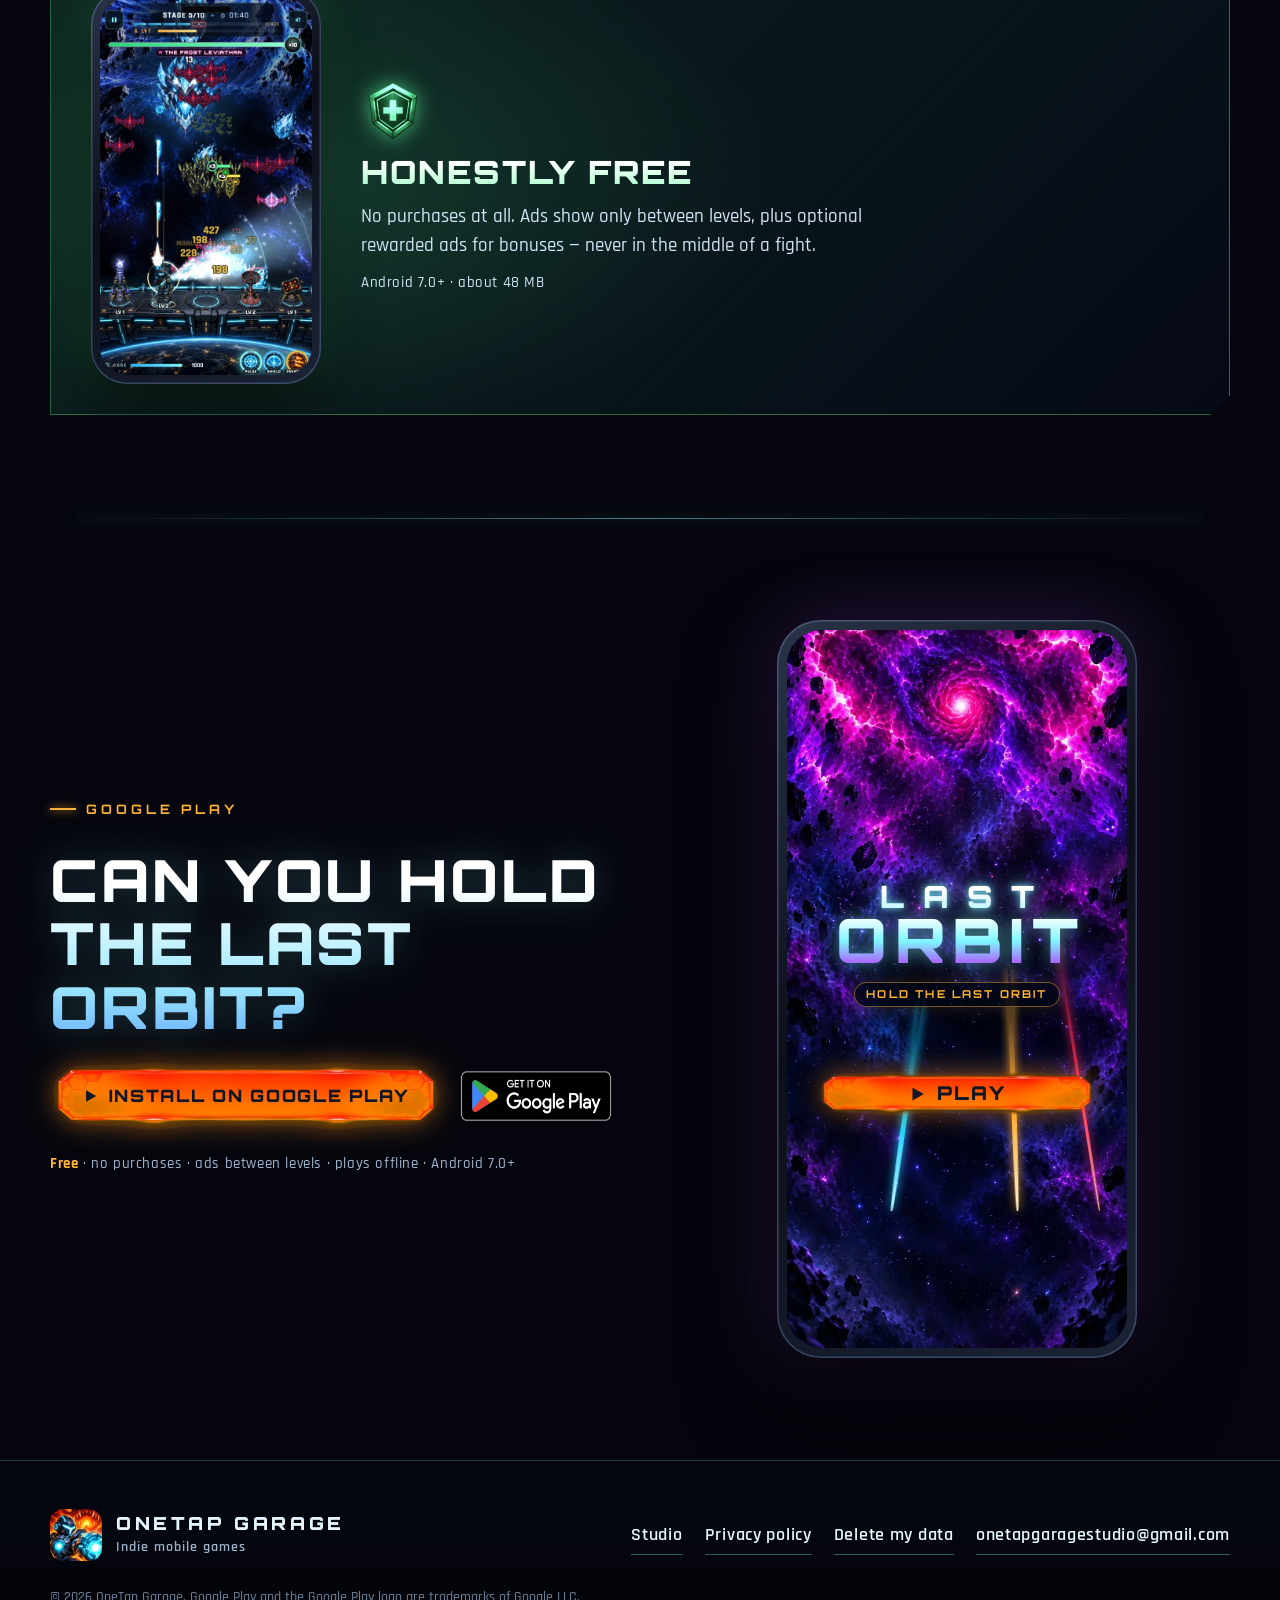
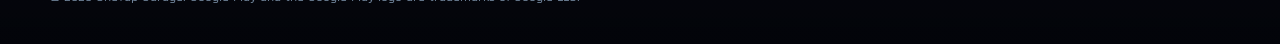
==== commit df32935d: "Last Orbit: v5 store shots, delete-data link in footer, privacy controller and ad-topic wording, wor" ====
--- a/last-orbit/index.html
+++ b/last-orbit/index.html
@@ -160,14 +160,14 @@
   <div class="car rv">
     <button class="car-btn prev" type="button" aria-label="Назад" data-label-ru="Назад" data-label-en="Previous"><svg viewBox="0 0 24 24" fill="none" stroke="currentColor" stroke-width="2.5" aria-hidden="true"><path d="m15 5-7 7 7 7"/></svg></button>
     <div class="car-track" tabindex="0" role="region" aria-label="Скриншоты" data-label-ru="Скриншоты" data-label-en="Screenshots">
-      <figure class="slide"><div class="phone"><img src="img/shots/ru/01_strike.webp" data-src="img/shots/{l}/01_strike.webp" width="540" height="960" loading="lazy" decoding="async" alt="Скриншот: Орда у ядра: смети её одним ударом" data-alt-ru="Скриншот: Орда у ядра: смети её одним ударом" data-alt-en="Screenshot: The horde is here: wipe it out in one tap"></div></figure>
+      <figure class="slide"><div class="phone"><img src="img/shots/ru/01_auto.webp" data-src="img/shots/{l}/01_auto.webp" width="540" height="960" loading="lazy" decoding="async" alt="Скриншот: Пушки стреляют сами, ты собираешь билд" data-alt-ru="Скриншот: Пушки стреляют сами, ты собираешь билд" data-alt-en="Screenshot: Auto guns vs endless hordes: you build, they shoot"></div></figure>
       <figure class="slide"><div class="phone"><img src="img/shots/ru/02_build.webp" data-src="img/shots/{l}/02_build.webp" width="540" height="960" loading="lazy" decoding="async" alt="Скриншот: Выбери 1 из 3: каждый бой — новый билд" data-alt-ru="Скриншот: Выбери 1 из 3: каждый бой — новый билд" data-alt-en="Screenshot: Pick 1 of 3: a new build every run"></div></figure>
-      <figure class="slide"><div class="phone"><img src="img/shots/ru/03_free.webp" data-src="img/shots/{l}/03_free.webp" width="540" height="960" loading="lazy" decoding="async" alt="Скриншот: Без доната и без интернета" data-alt-ru="Скриншот: Без доната и без интернета" data-alt-en="Screenshot: No pay-to-win, works offline"></div></figure>
-      <figure class="slide"><div class="phone"><img src="img/shots/ru/04_evo.webp" data-src="img/shots/{l}/04_evo.webp" width="540" height="960" loading="lazy" decoding="async" alt="Скриншот: Соедини две пушки: эволюция" data-alt-ru="Скриншот: Соедини две пушки: эволюция" data-alt-en="Screenshot: Merge two guns: unleash an evolution"></div></figure>
-      <figure class="slide"><div class="phone"><img src="img/shots/ru/05_bosses.webp" data-src="img/shots/{l}/05_bosses.webp" width="540" height="960" loading="lazy" decoding="async" alt="Скриншот: 23 босса: найди слабость каждого" data-alt-ru="Скриншот: 23 босса: найди слабость каждого" data-alt-en="Screenshot: 23 bosses: find every weakness"></div></figure>
+      <figure class="slide"><div class="phone"><img src="img/shots/ru/03_evo.webp" data-src="img/shots/{l}/03_evo.webp" width="540" height="960" loading="lazy" decoding="async" alt="Скриншот: Соедини две пушки: лазер + воронка = 4 луча" data-alt-ru="Скриншот: Соедини две пушки: лазер + воронка = 4 луча" data-alt-en="Screenshot: Merge two guns: laser + well = 4 beams"></div></figure>
+      <figure class="slide"><div class="phone"><img src="img/shots/ru/04_bosses.webp" data-src="img/shots/{l}/04_bosses.webp" width="540" height="960" loading="lazy" decoding="async" alt="Скриншот: 23 босса: найди слабость каждого" data-alt-ru="Скриншот: 23 босса: найди слабость каждого" data-alt-en="Screenshot: 23 bosses: find every weakness"></div></figure>
+      <figure class="slide"><div class="phone"><img src="img/shots/ru/05_strike.webp" data-src="img/shots/{l}/05_strike.webp" width="540" height="960" loading="lazy" decoding="async" alt="Скриншот: Орда у ядра: удар ядра сметает рой" data-alt-ru="Скриншот: Орда у ядра: удар ядра сметает рой" data-alt-en="Screenshot: Horde at the core: one pulse clears the swarm"></div></figure>
       <figure class="slide"><div class="phone"><img src="img/shots/ru/06_manual.webp" data-src="img/shots/{l}/06_manual.webp" width="540" height="960" loading="lazy" decoding="async" alt="Скриншот: Веди пальцем: ручной огонь сильнее" data-alt-ru="Скриншот: Веди пальцем: ручной огонь сильнее" data-alt-en="Screenshot: Drag to steer: manual fire hits harder"></div></figure>
-      <figure class="slide"><div class="phone"><img src="img/shots/ru/07_sectors.webp" data-src="img/shots/{l}/07_sectors.webp" width="540" height="960" loading="lazy" decoding="async" alt="Скриншот: 10 секторов со своими правилами" data-alt-ru="Скриншот: 10 секторов со своими правилами" data-alt-en="Screenshot: 10 sectors with their own rules"></div></figure>
-      <figure class="slide"><div class="phone"><img src="img/shots/ru/08_hardcore.webp" data-src="img/shots/{l}/08_hardcore.webp" width="540" height="960" loading="lazy" decoding="async" alt="Скриншот: 100 уровней и хардкор" data-alt-ru="Скриншот: 100 уровней и хардкор" data-alt-en="Screenshot: 100 levels and hardcore"></div></figure>
+      <figure class="slide"><div class="phone"><img src="img/shots/ru/07_meta.webp" data-src="img/shots/{l}/07_meta.webp" width="540" height="960" loading="lazy" decoding="async" alt="Скриншот: Качай станцию: таланты, чипы, скины" data-alt-ru="Скриншот: Качай станцию: таланты, чипы, скины" data-alt-en="Screenshot: Upgrade your station: talents, chips, skins"></div></figure>
+      <figure class="slide"><div class="phone"><img src="img/shots/ru/08_bosses2.webp" data-src="img/shots/{l}/08_bosses2.webp" width="540" height="960" loading="lazy" decoding="async" alt="Скриншот: 100 уровней и 10 секторов: хардкор и забег дня" data-alt-ru="Скриншот: 100 уровней и 10 секторов: хардкор и забег дня" data-alt-en="Screenshot: 100 levels, 10 sectors: hardcore and a daily run"></div></figure>
     </div>
     <button class="car-btn next" type="button" aria-label="Вперёд" data-label-ru="Вперёд" data-label-en="Next"><svg viewBox="0 0 24 24" fill="none" stroke="currentColor" stroke-width="2.5" aria-hidden="true"><path d="m9 5 7 7-7 7"/></svg></button>
     <div class="dots"></div>
@@ -342,6 +342,7 @@
     <nav class="foot-links" aria-label="Links">
       <a href="../"><span class="ru">Студия</span><span class="en">Studio</span></a>
       <a href="privacy/"><span class="ru">Политика конфиденциальности</span><span class="en">Privacy policy</span></a>
+      <a href="delete-data/"><span class="ru">Удаление данных</span><span class="en">Delete my data</span></a>
       <a href="mailto:onetapgaragestudio@gmail.com">onetapgaragestudio@gmail.com</a>
     </nav>
     <p class="legal">© 2026 OneTap Garage. <span class="ru">Google Play и логотип Google Play — товарные знаки Google LLC.</span><span class="en">Google Play and the Google Play logo are trademarks of Google LLC.</span></p>
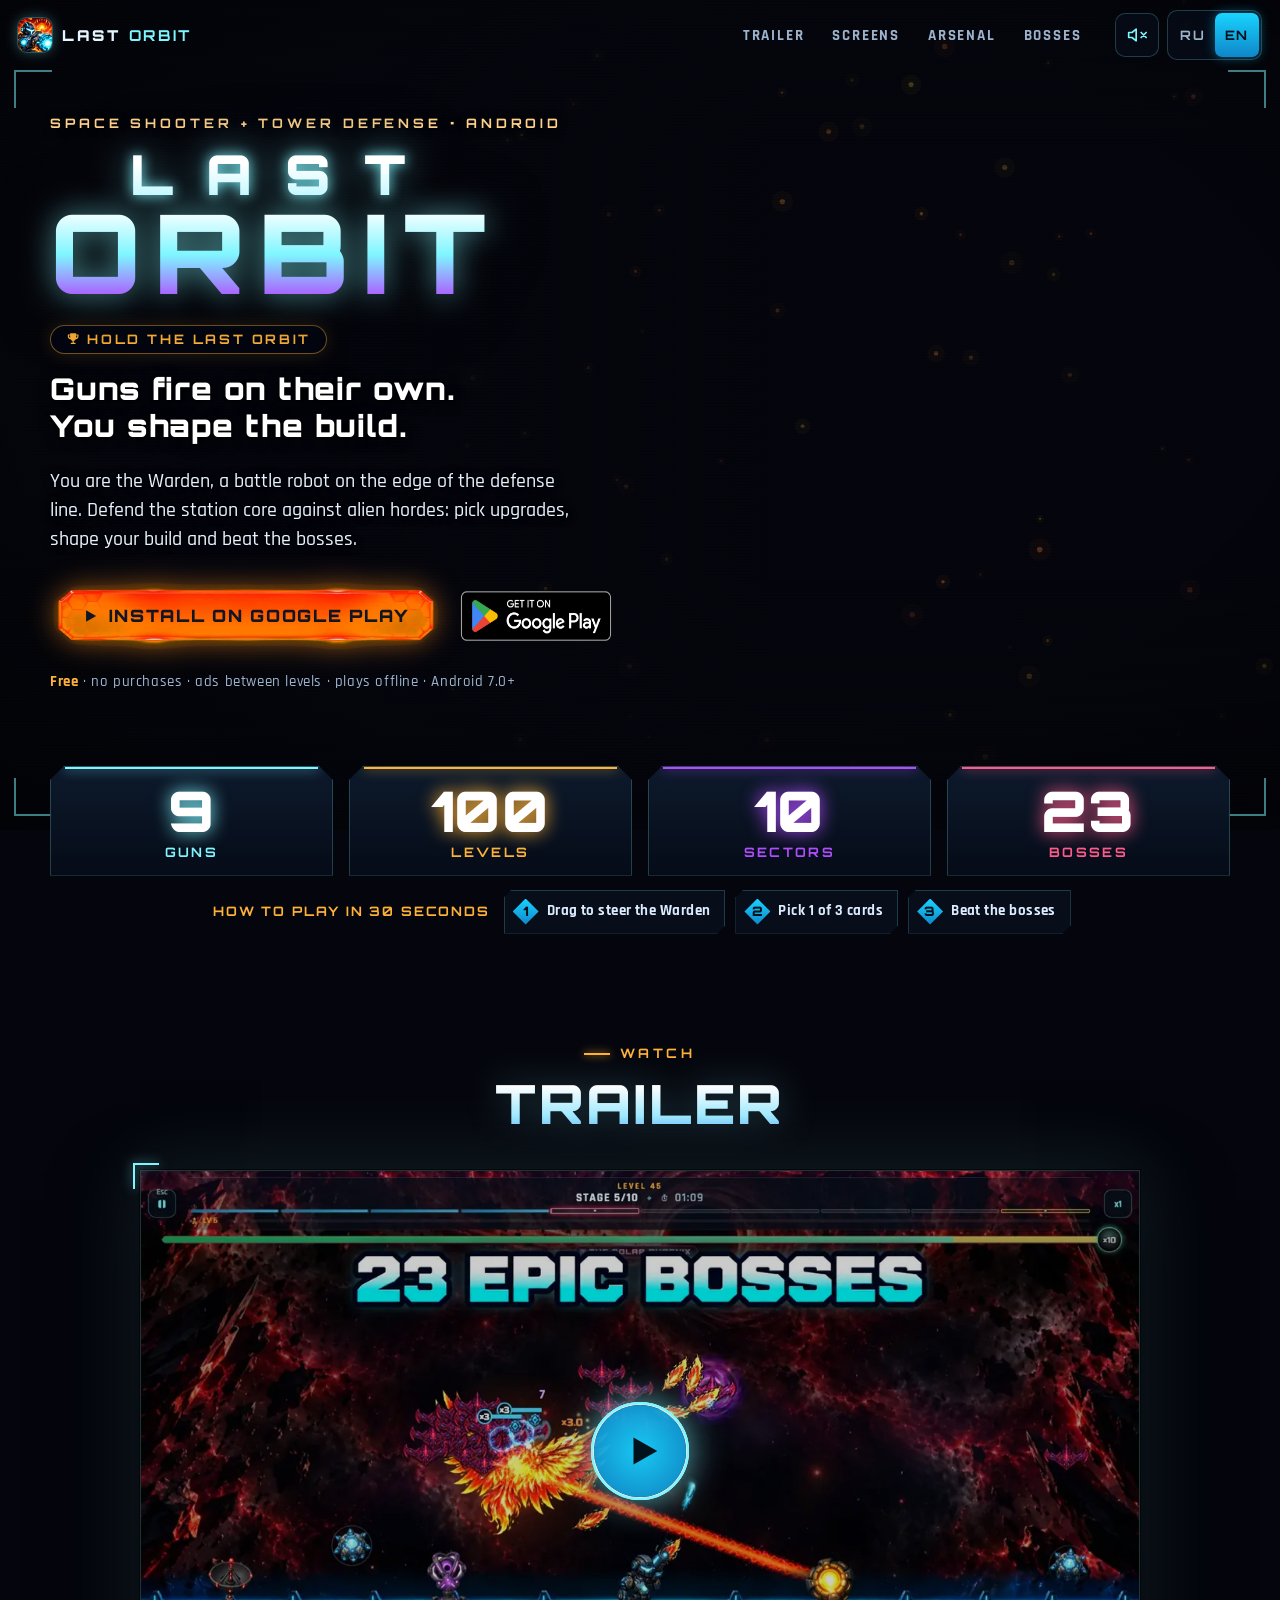
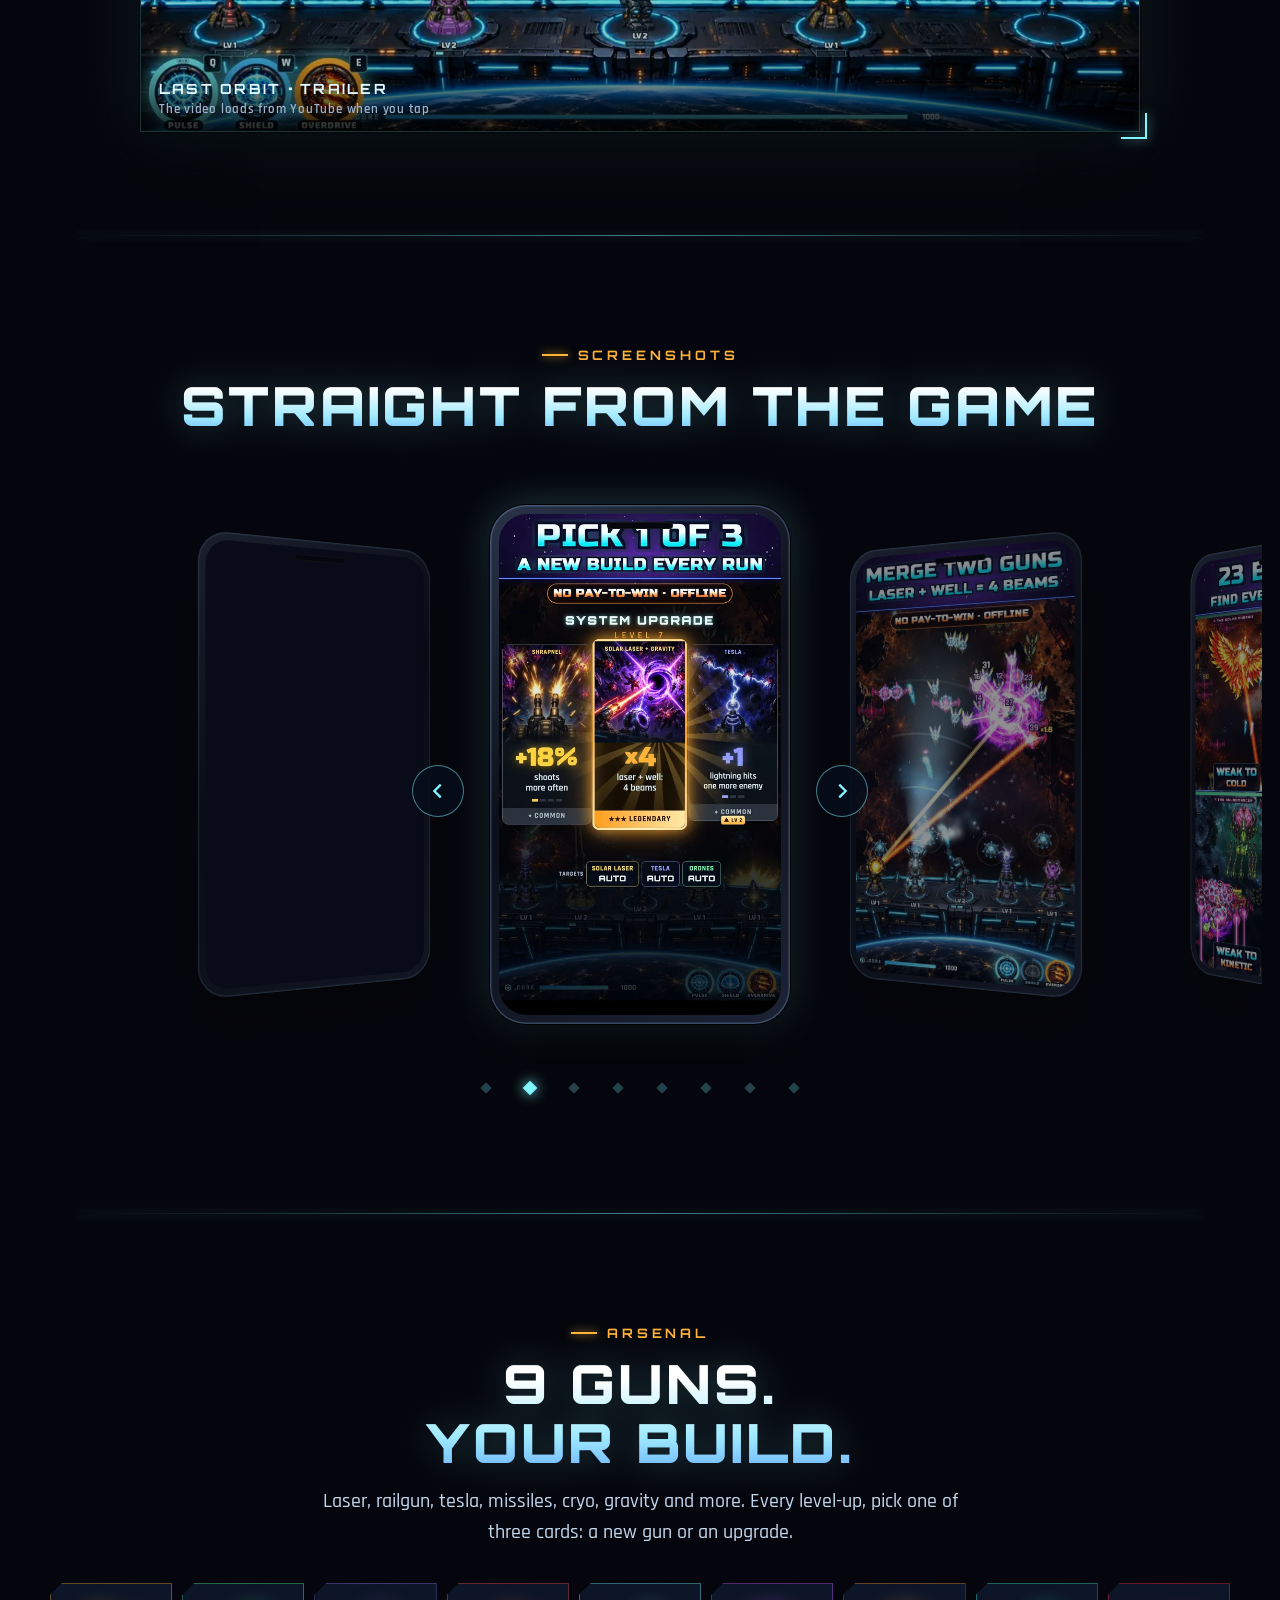
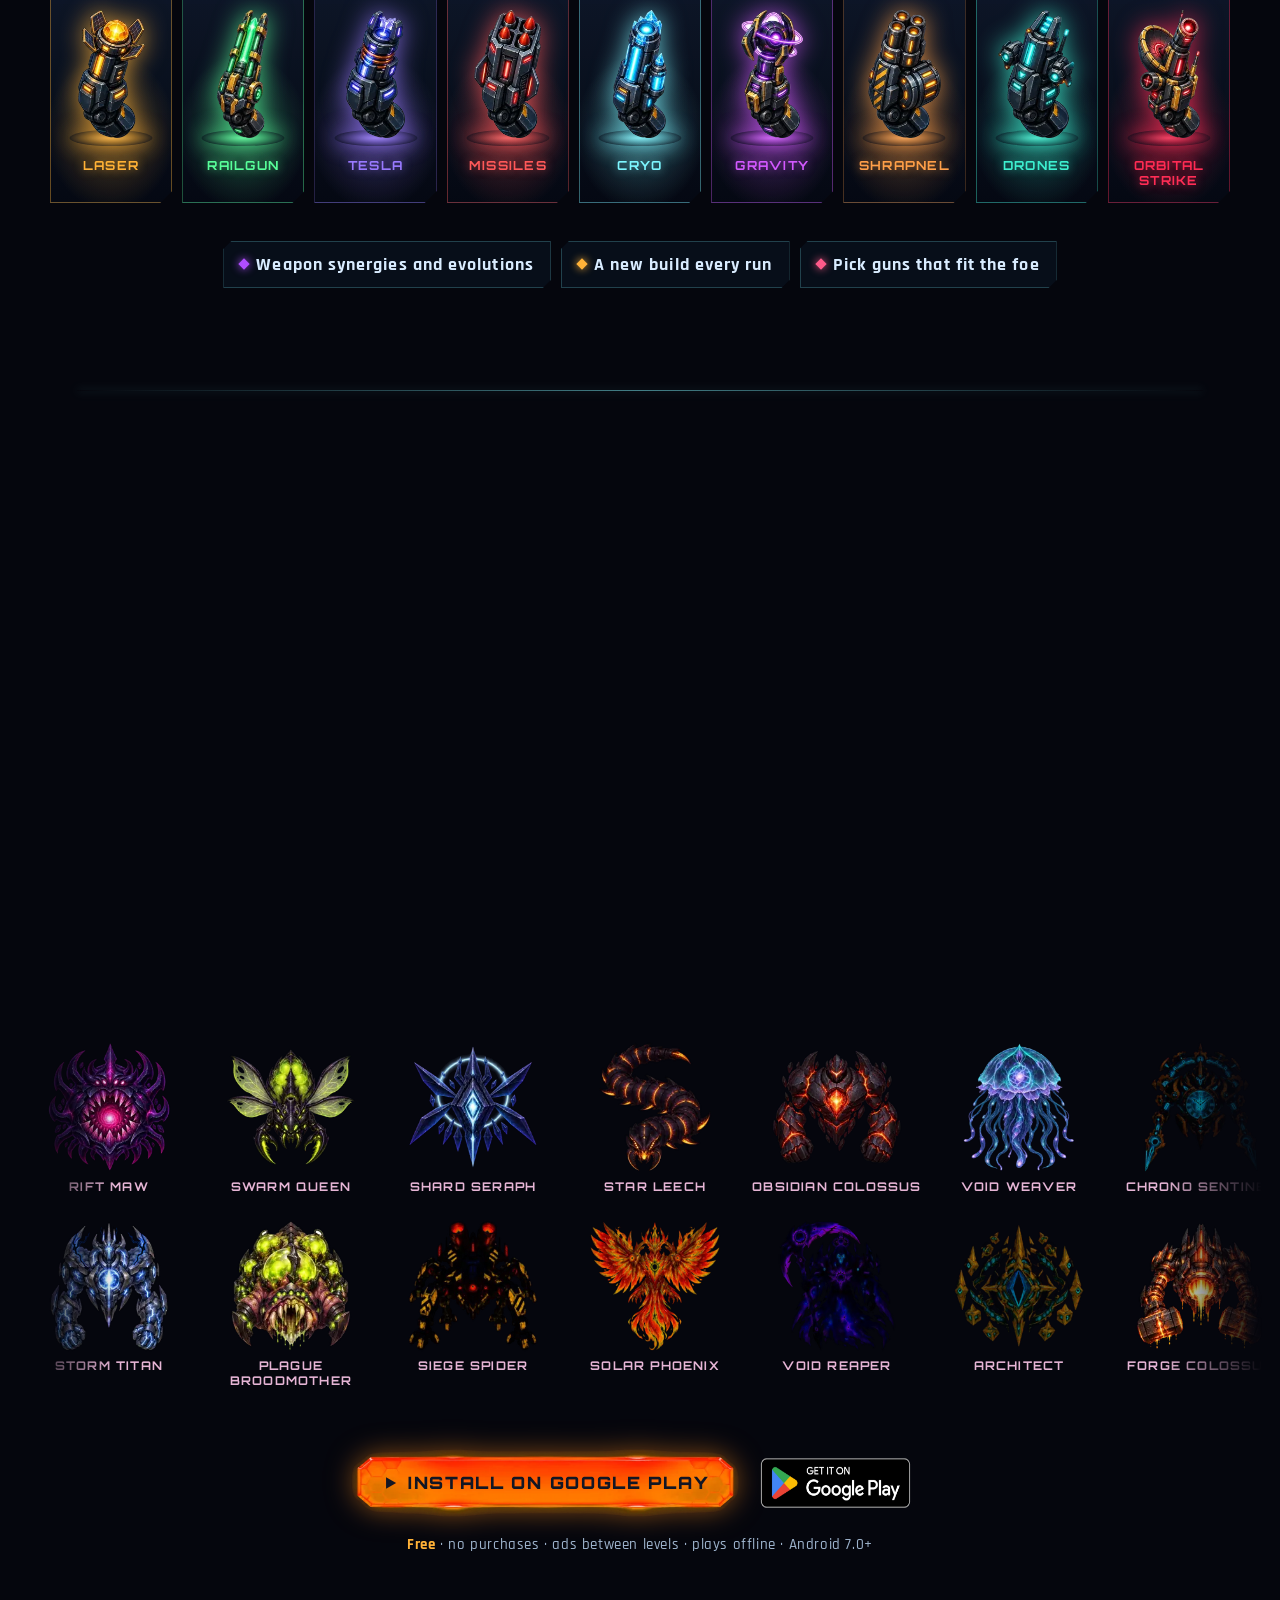
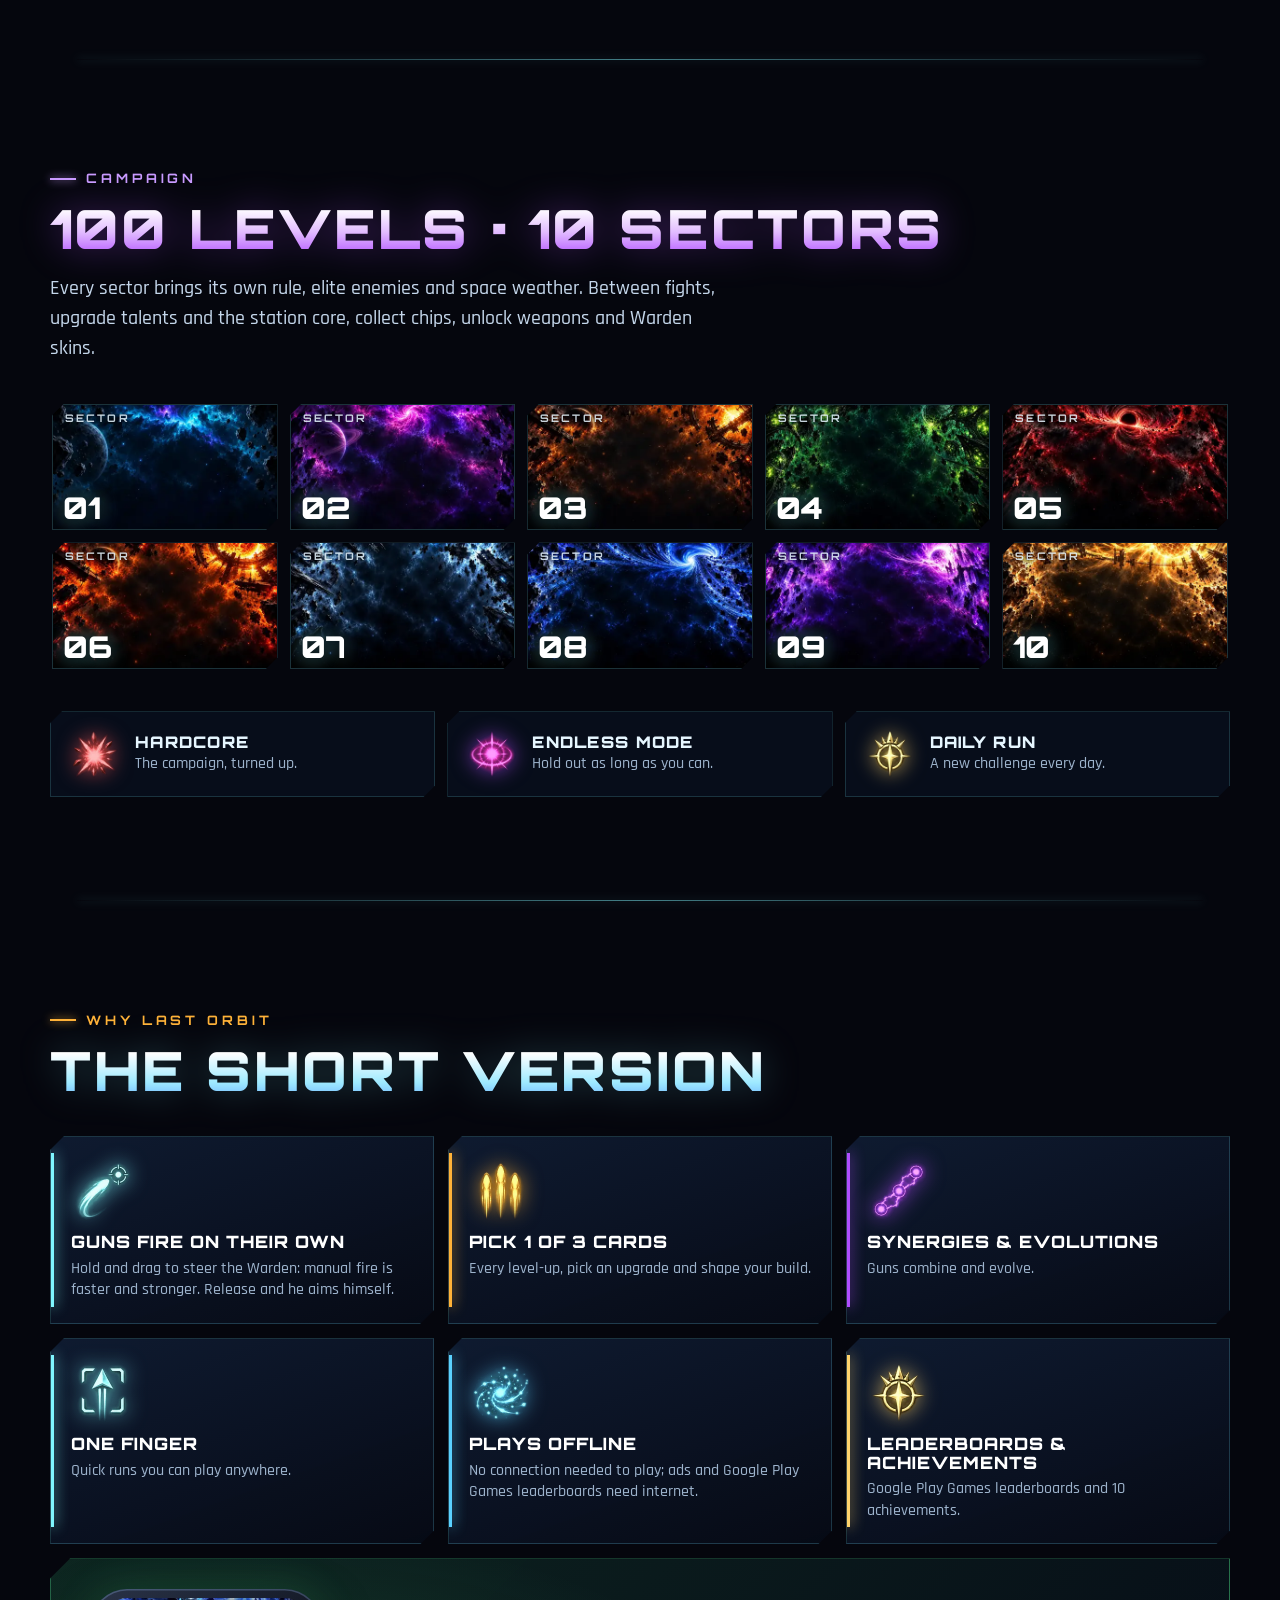
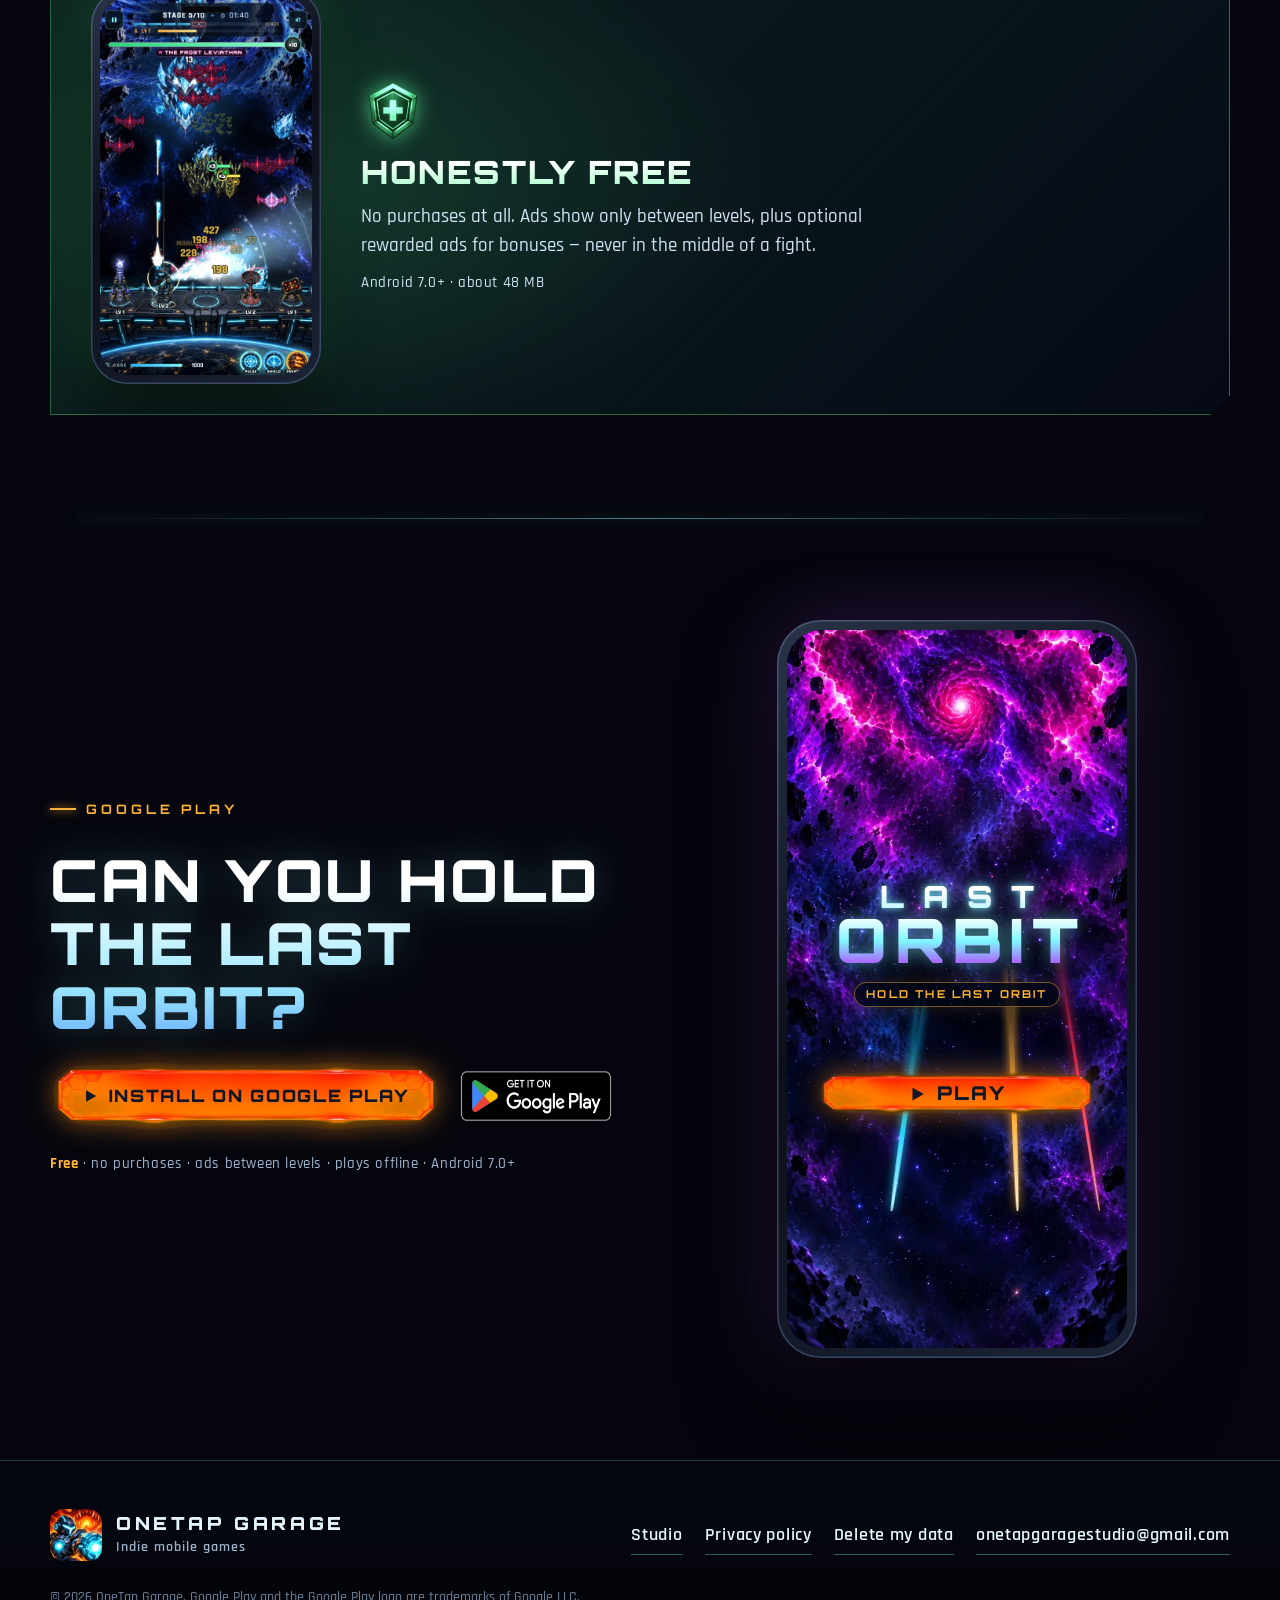
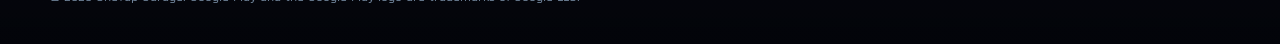
==== commit 3e55e9be: "Site: no «рогалик», internet line incl. leaderboards; privacy: analytics/diagnostics explained Co-Au" ====
--- a/last-orbit/index.html
+++ b/last-orbit/index.html
@@ -2,14 +2,14 @@
 <html lang="ru" class="no-js"
   data-title-ru="LAST ORBIT — космический шутер и защита базы для Android"
   data-title-en="LAST ORBIT — roguelike space tower defense for Android"
-  data-desc-ru="Last Orbit — бесплатный космический рогалик: шутер и защита базы для Android 7.0+. Пушки стреляют сами, ты собираешь билд: 9 пушек, 100 уровней, 23 босса, хардкор, бесконечный режим и ежедневный забег. Играй без интернета."
+  data-desc-ru="Last Orbit — бесплатный космический шутер и защита базы для Android 7.0+. Пушки стреляют сами, ты собираешь билд: 9 пушек, 100 уровней, 23 босса, хардкор, бесконечный режим и ежедневный забег. Играй без интернета."
   data-desc-en="Last Orbit is a free roguelike space shooter and tower defense for Android 7.0+. Guns fire on their own, you shape the build: 9 guns, 100 levels, 23 bosses, hardcore, endless mode and a daily run. Plays offline.">
 <head>
 <meta charset="utf-8">
 <meta name="viewport" content="width=device-width, initial-scale=1, viewport-fit=cover">
 <script>(function(){var l,d=document.documentElement;try{l=localStorage.getItem('lo-lang')}catch(e){}var q=/[?&]lang=(ru|en)\b/.exec(location.search);if(q)l=q[1];if(l!=='ru'&&l!=='en'){var n=(navigator.languages&&navigator.languages[0])||navigator.language||'ru';l=/^(ru|be|kk)\b/i.test(n)?'ru':'en'}d.lang=l;var t=d.getAttribute('data-title-'+l);if(t)document.title=t})();</script>
 <title>LAST ORBIT — космический шутер и защита базы для Android</title>
-<meta name="description" content="Last Orbit — бесплатный космический рогалик: шутер и защита базы для Android 7.0+. Пушки стреляют сами, ты собираешь билд: 9 пушек, 100 уровней, 23 босса, хардкор, бесконечный режим и ежедневный забег. Играй без интернета.">
+<meta name="description" content="Last Orbit — бесплатный космический шутер и защита базы для Android 7.0+. Пушки стреляют сами, ты собираешь билд: 9 пушек, 100 уровней, 23 босса, хардкор, бесконечный режим и ежедневный забег. Играй без интернета.">
 <link rel="canonical" href="https://trueanimal-art.github.io/last-orbit/">
 <link rel="alternate" hreflang="ru" href="https://trueanimal-art.github.io/last-orbit/">
 <link rel="alternate" hreflang="en" href="https://trueanimal-art.github.io/last-orbit/?lang=en">
@@ -23,7 +23,7 @@
 <meta property="og:site_name" content="OneTap Garage">
 <meta property="og:url" content="https://trueanimal-art.github.io/last-orbit/">
 <meta property="og:title" content="LAST ORBIT — космический шутер и защита базы для Android">
-<meta property="og:description" content="Бесплатный космический рогалик: шутер и защита базы для Android. Пушки стреляют сами, ты собираешь билд: 9 пушек, 100 уровней, 23 босса. Играй без интернета.">
+<meta property="og:description" content="Бесплатный космический шутер и защита базы для Android. Пушки стреляют сами, ты собираешь билд: 9 пушек, 100 уровней, 23 босса. Играй без интернета.">
 <meta property="og:image" content="https://trueanimal-art.github.io/last-orbit/img/og.jpg">
 <meta property="og:image:width" content="1200">
 <meta property="og:image:height" content="630">
@@ -289,7 +289,7 @@
         <li class="feat rv" style="--c:#ffb238;--dl:.06s"><i class="ic" style="--n:1" aria-hidden="true"></i><h3><span class="ru">1 из 3 карт</span><span class="en">Pick 1 of 3 cards</span></h3><p><span class="ru">С каждым уровнем выбирай улучшение и собирай свой билд.</span><span class="en">Every level-up, pick an upgrade and shape your build.</span></p></li>
         <li class="feat rv" style="--c:#b04dff;--dl:.12s"><i class="ic" style="--n:2" aria-hidden="true"></i><h3><span class="ru">Синергии и эволюции</span><span class="en">Synergies &amp; evolutions</span></h3><p><span class="ru">Пушки усиливают друг друга и эволюционируют.</span><span class="en">Guns combine and evolve.</span></p></li>
         <li class="feat rv" style="--c:#7ff6ff"><i class="ic" style="--n:7" aria-hidden="true"></i><h3><span class="ru">Одним пальцем</span><span class="en">One finger</span></h3><p><span class="ru">Короткие бои — удобно играть где угодно.</span><span class="en">Quick runs you can play anywhere.</span></p></li>
-        <li class="feat rv" style="--c:#5ad1ff;--dl:.06s"><i class="ic" style="--n:3" aria-hidden="true"></i><h3><span class="ru">Без интернета</span><span class="en">Plays offline</span></h3><p><span class="ru">Играй офлайн. Сеть нужна только для рекламы.</span><span class="en">No connection needed to play; ads need internet.</span></p></li>
+        <li class="feat rv" style="--c:#5ad1ff;--dl:.06s"><i class="ic" style="--n:3" aria-hidden="true"></i><h3><span class="ru">Без интернета</span><span class="en">Plays offline</span></h3><p><span class="ru">Играй офлайн. Сеть нужна только для рекламы и рейтингов Google Play Игр.</span><span class="en">No connection needed to play; ads and Google Play Games leaderboards need internet.</span></p></li>
         <li class="feat rv" style="--c:#ffd36b;--dl:.12s"><i class="ic" style="--n:6" aria-hidden="true"></i><h3><span class="ru">Рейтинги и достижения</span><span class="en">Leaderboards &amp; achievements</span></h3><p><span class="ru">Таблицы рекордов и 10 достижений Google Play Games.</span><span class="en">Google Play Games leaderboards and 10 achievements.</span></p></li>
       </ul>
       <div class="accent rv">
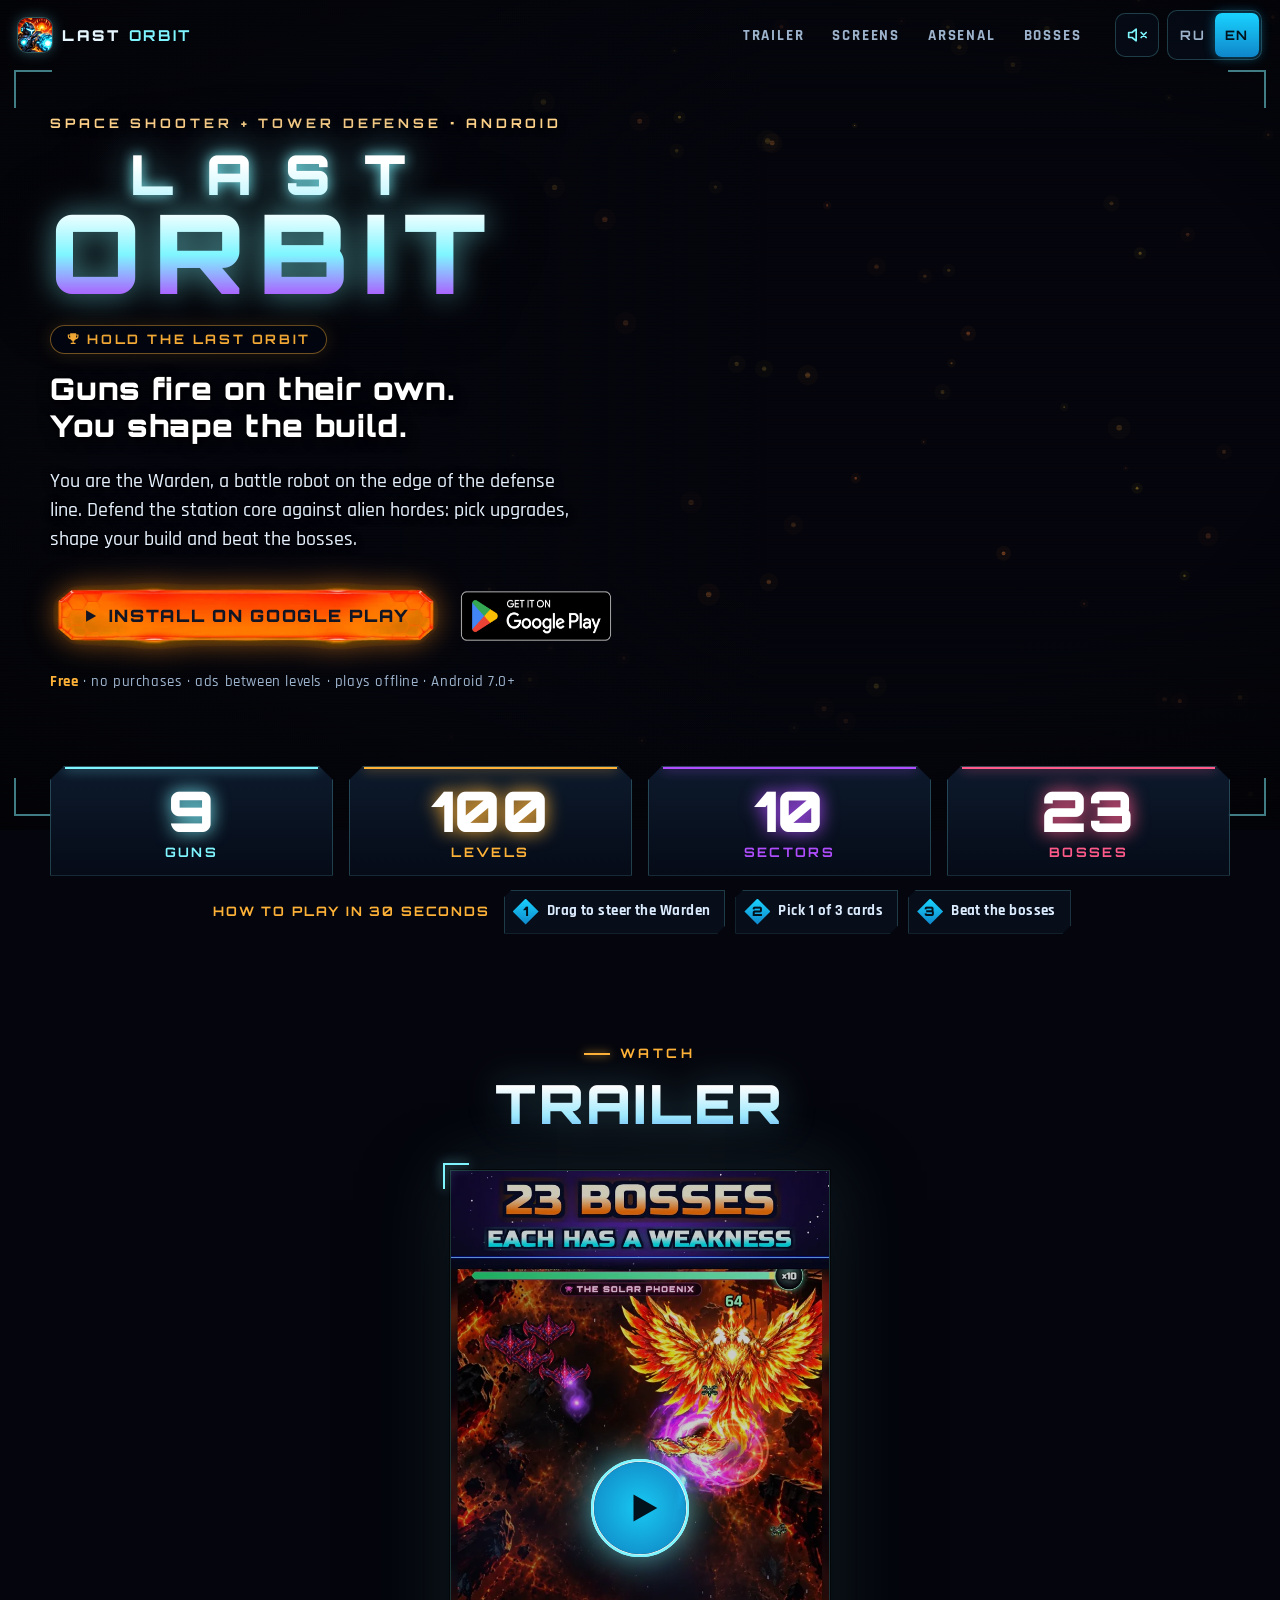
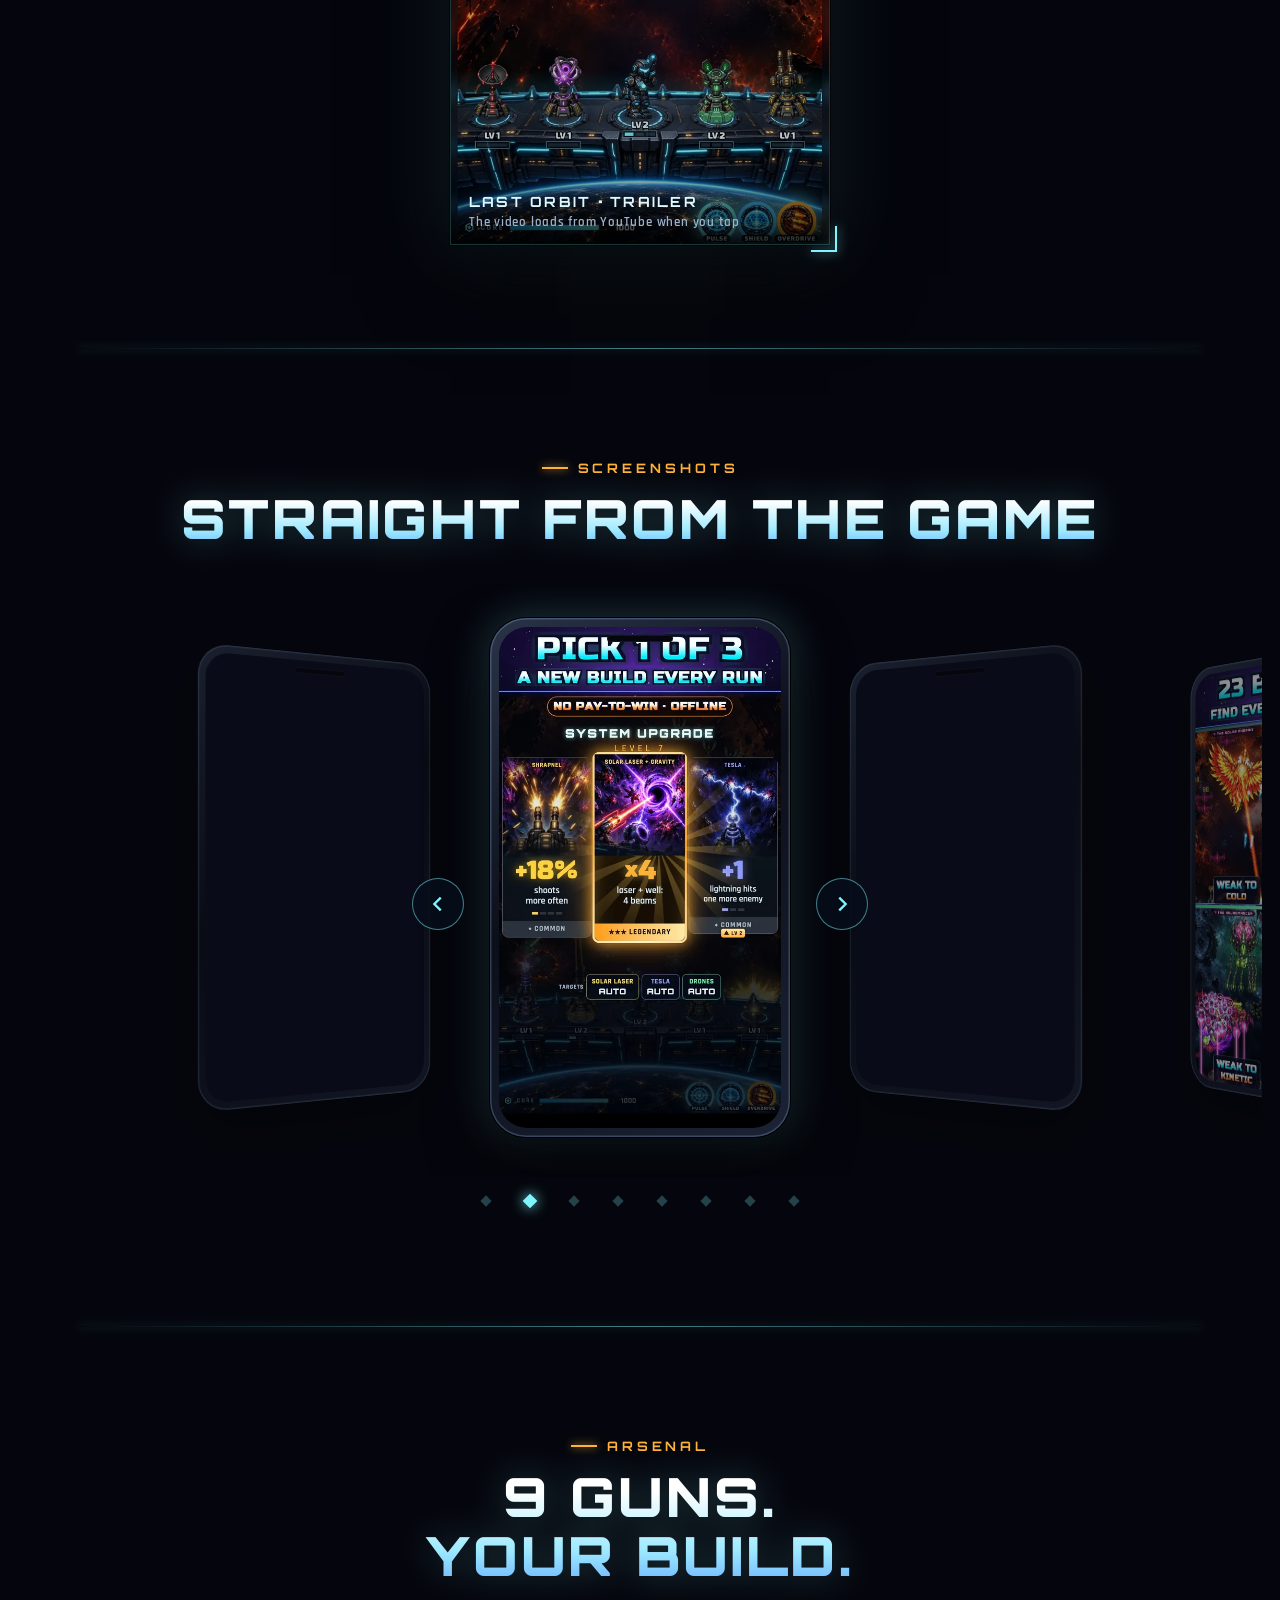
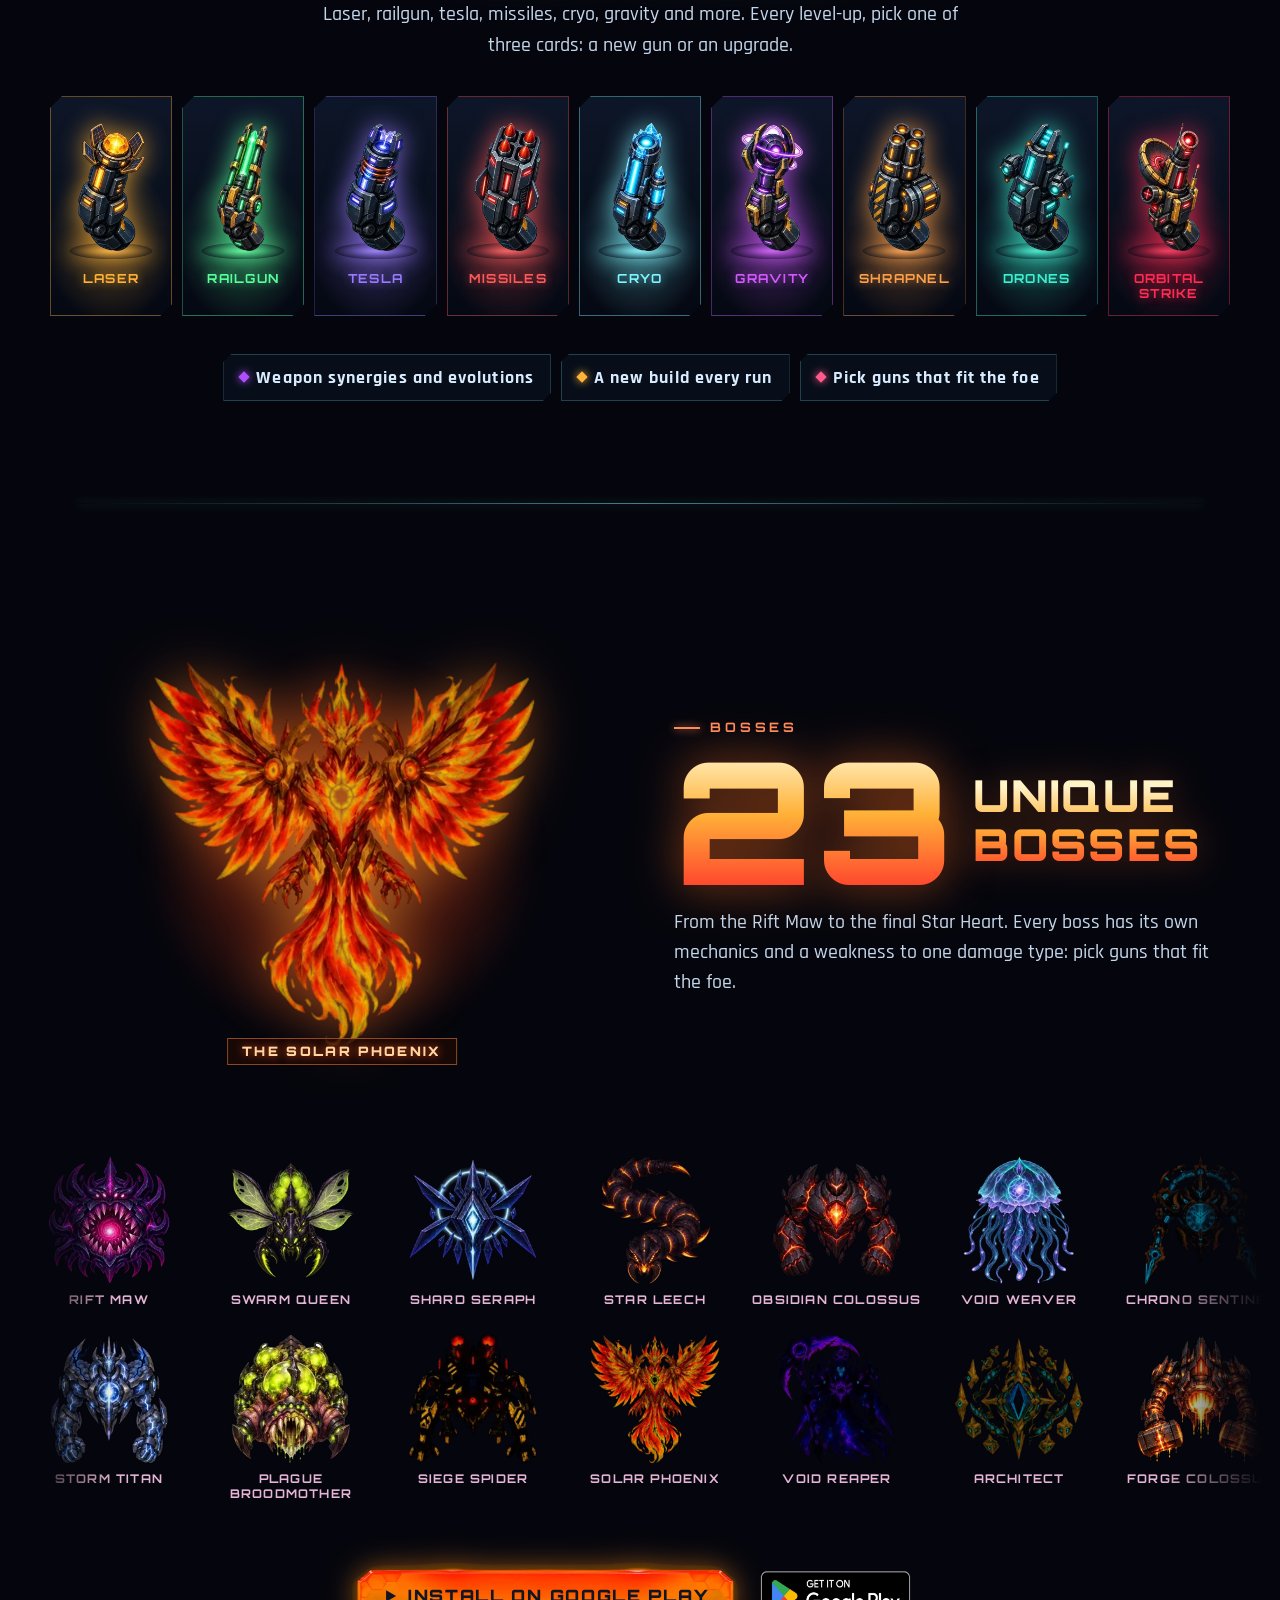
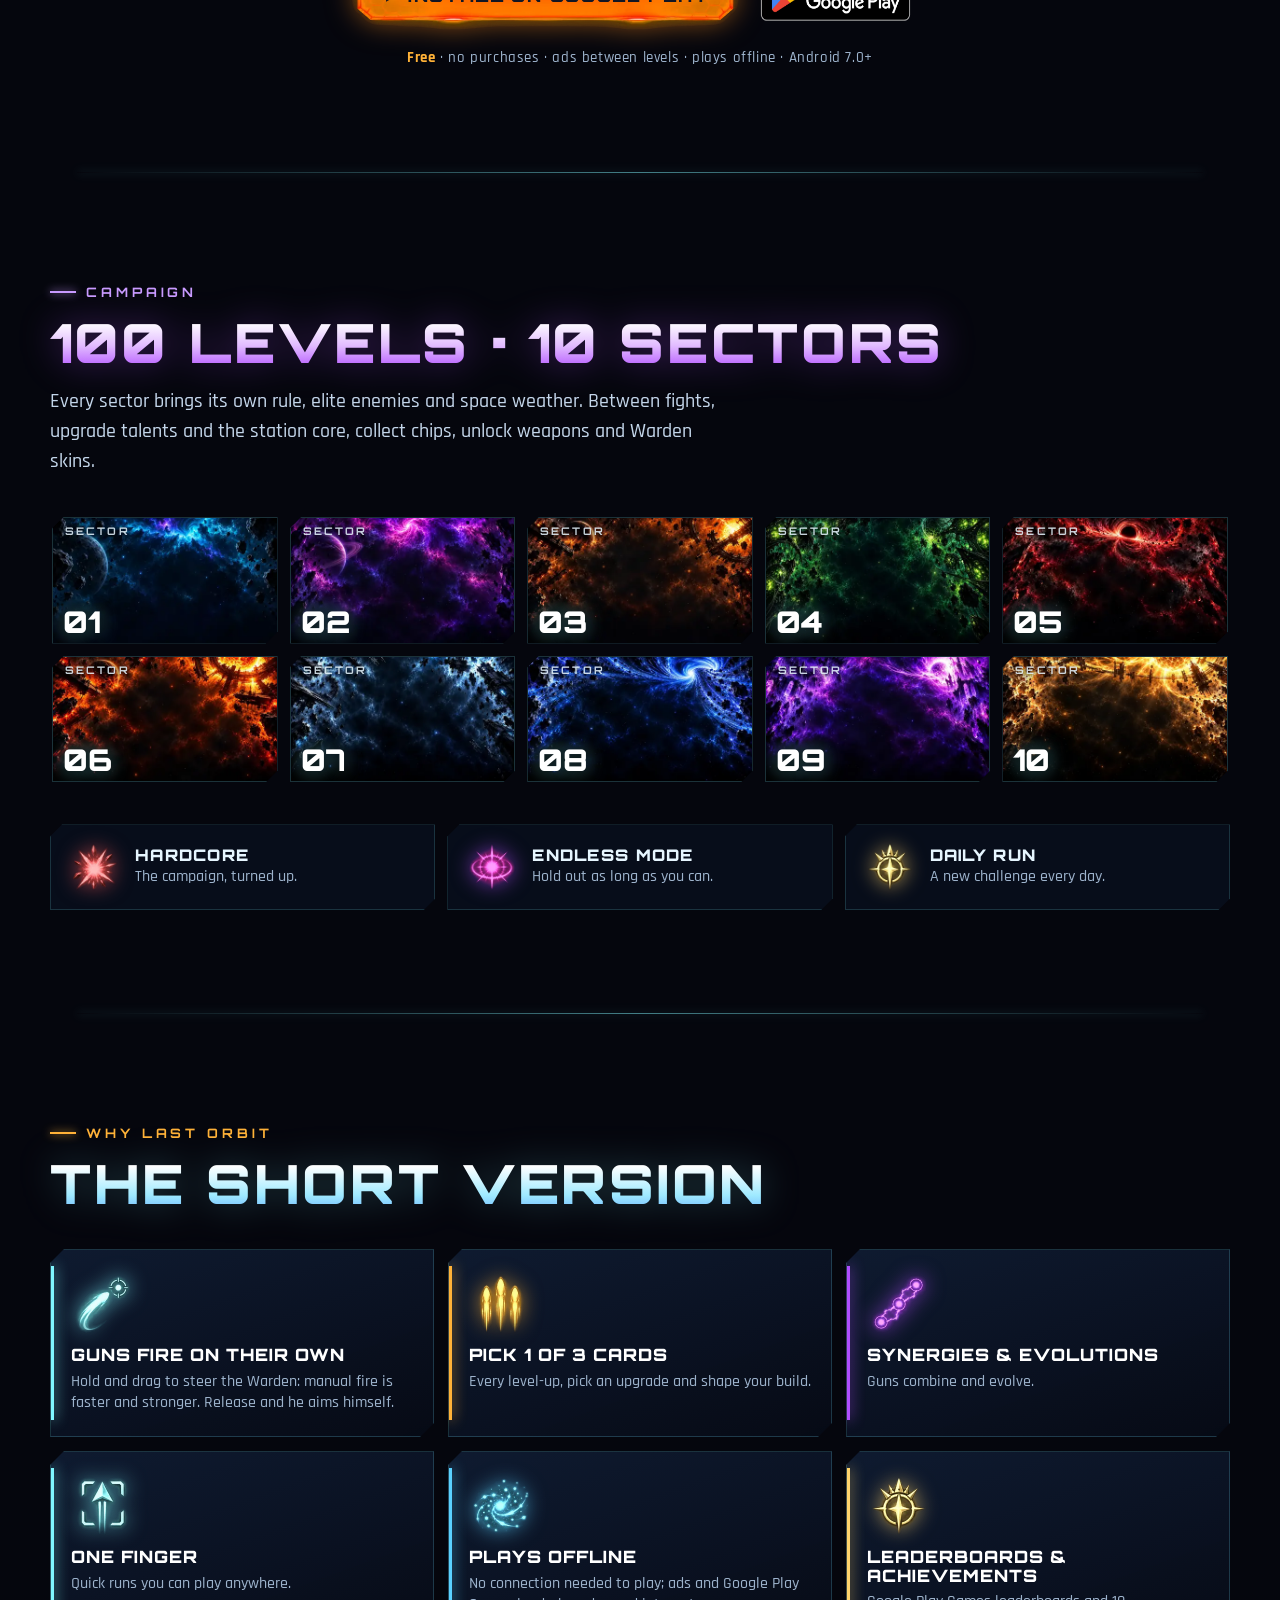
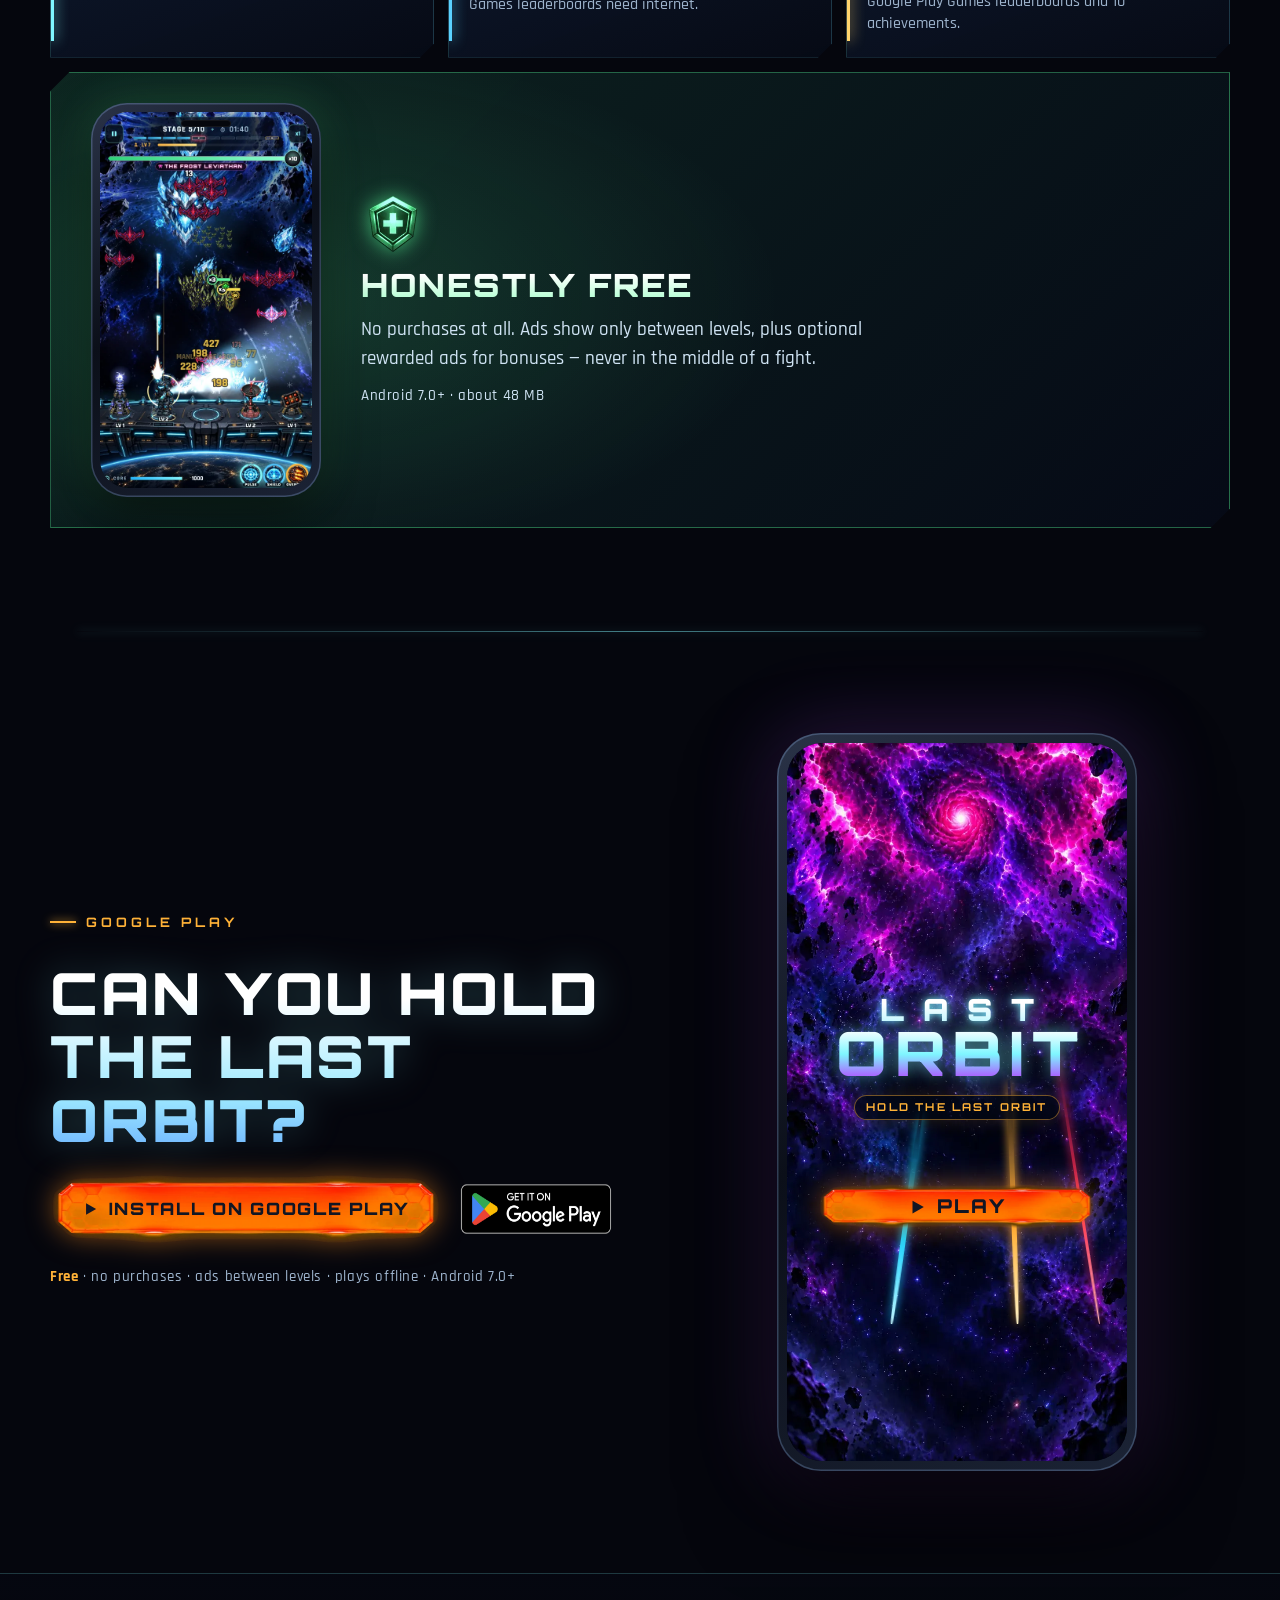
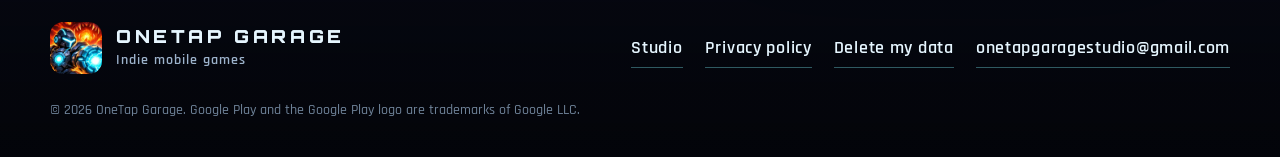
==== commit 394d875b: "Last Orbit site: trailer v5 (vertical, phone footage) instead of the old desktop one; 9:16 player an" ====
--- a/last-orbit/index.html
+++ b/last-orbit/index.html
@@ -139,9 +139,9 @@
       <p class="kick"><span class="ru">Смотреть</span><span class="en">Watch</span></p>
       <h2 class="h2" id="h-trailer"><span class="ru">Трейлер</span><span class="en">Trailer</span></h2>
     </div>
-    <div class="video hud rv" data-yt-ru="gi_K1wrUXoY" data-yt-en="JmzXaTvoeI8">
+    <div class="video hud rv" data-yt-ru="Pc-aiHL7r_E" data-yt-en="jAtSbGdSvrw">
       <button type="button" aria-label="Смотреть трейлер на YouTube" data-label-ru="Смотреть трейлер на YouTube" data-label-en="Watch the trailer on YouTube">
-        <img src="img/poster-ru.webp" data-src-ru="img/poster-ru.webp" data-src-en="img/poster-en.webp" width="1280" height="720" loading="lazy" decoding="async" alt="">
+        <img src="img/poster-ru.webp" data-src-ru="img/poster-ru.webp" data-src-en="img/poster-en.webp" width="720" height="1280" loading="lazy" decoding="async" alt="">
         <span class="pbtn" aria-hidden="true"><svg viewBox="0 0 24 24" fill="currentColor"><path d="M6 3.5v17l15-8.5z"/></svg></span>
         <span class="vlabel" aria-hidden="true">LAST ORBIT · <span class="ru">трейлер</span><span class="en">trailer</span><small><span class="ru">Видео загрузится с YouTube после нажатия</span><span class="en">The video loads from YouTube when you tap</span></small></span>
       </button>
--- a/assets/site.css
+++ b/assets/site.css
@@ -242,7 +242,7 @@
 @media (min-width: 900px) { .how30 .h30-t { width: auto; } }
 
 /* trailer */
-.video { position: relative; aspect-ratio: 16 / 9; background: #000; border: 1px solid var(--line); box-shadow: 0 0 0 1px rgba(0, 0, 0, .6), 0 30px 80px rgba(0, 0, 0, .6), 0 0 70px rgba(127, 246, 255, .14); max-width: 1000px; margin: 0 auto; }
+.video { position: relative; aspect-ratio: 9 / 16; background: #000; border: 1px solid var(--line); box-shadow: 0 0 0 1px rgba(0, 0, 0, .6), 0 30px 80px rgba(0, 0, 0, .6), 0 0 70px rgba(127, 246, 255, .14); width: min(100%, 380px, calc((100svh - 140px) * 9 / 16)); margin: 0 auto; }
 .video > button { all: unset; position: absolute; inset: 0; cursor: pointer; display: grid; place-items: center; overflow: hidden; }
 .video > button img { position: absolute; inset: 0; width: 100%; height: 100%; object-fit: cover; transition: transform .6s, filter .6s; filter: saturate(1.1) brightness(.8); }
 .video > button:hover img { transform: scale(1.04); filter: saturate(1.2) brightness(.95); }
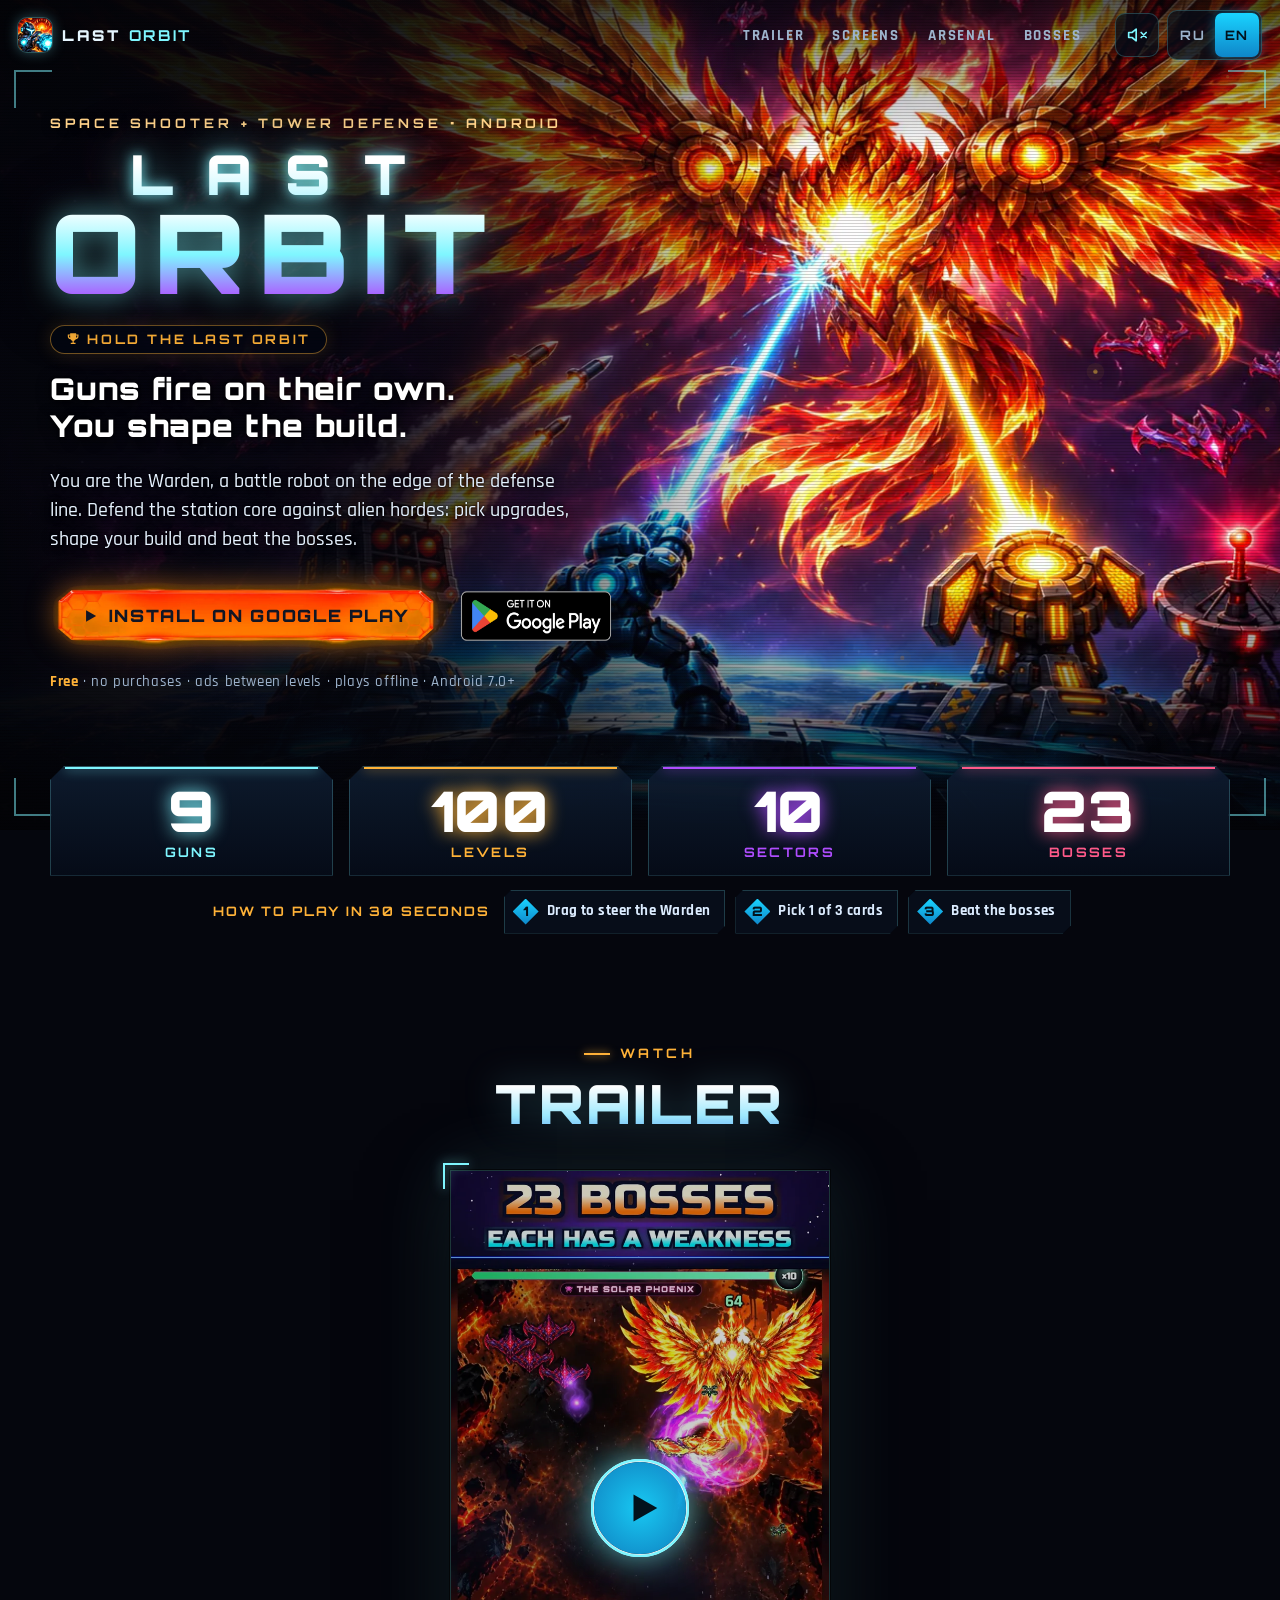
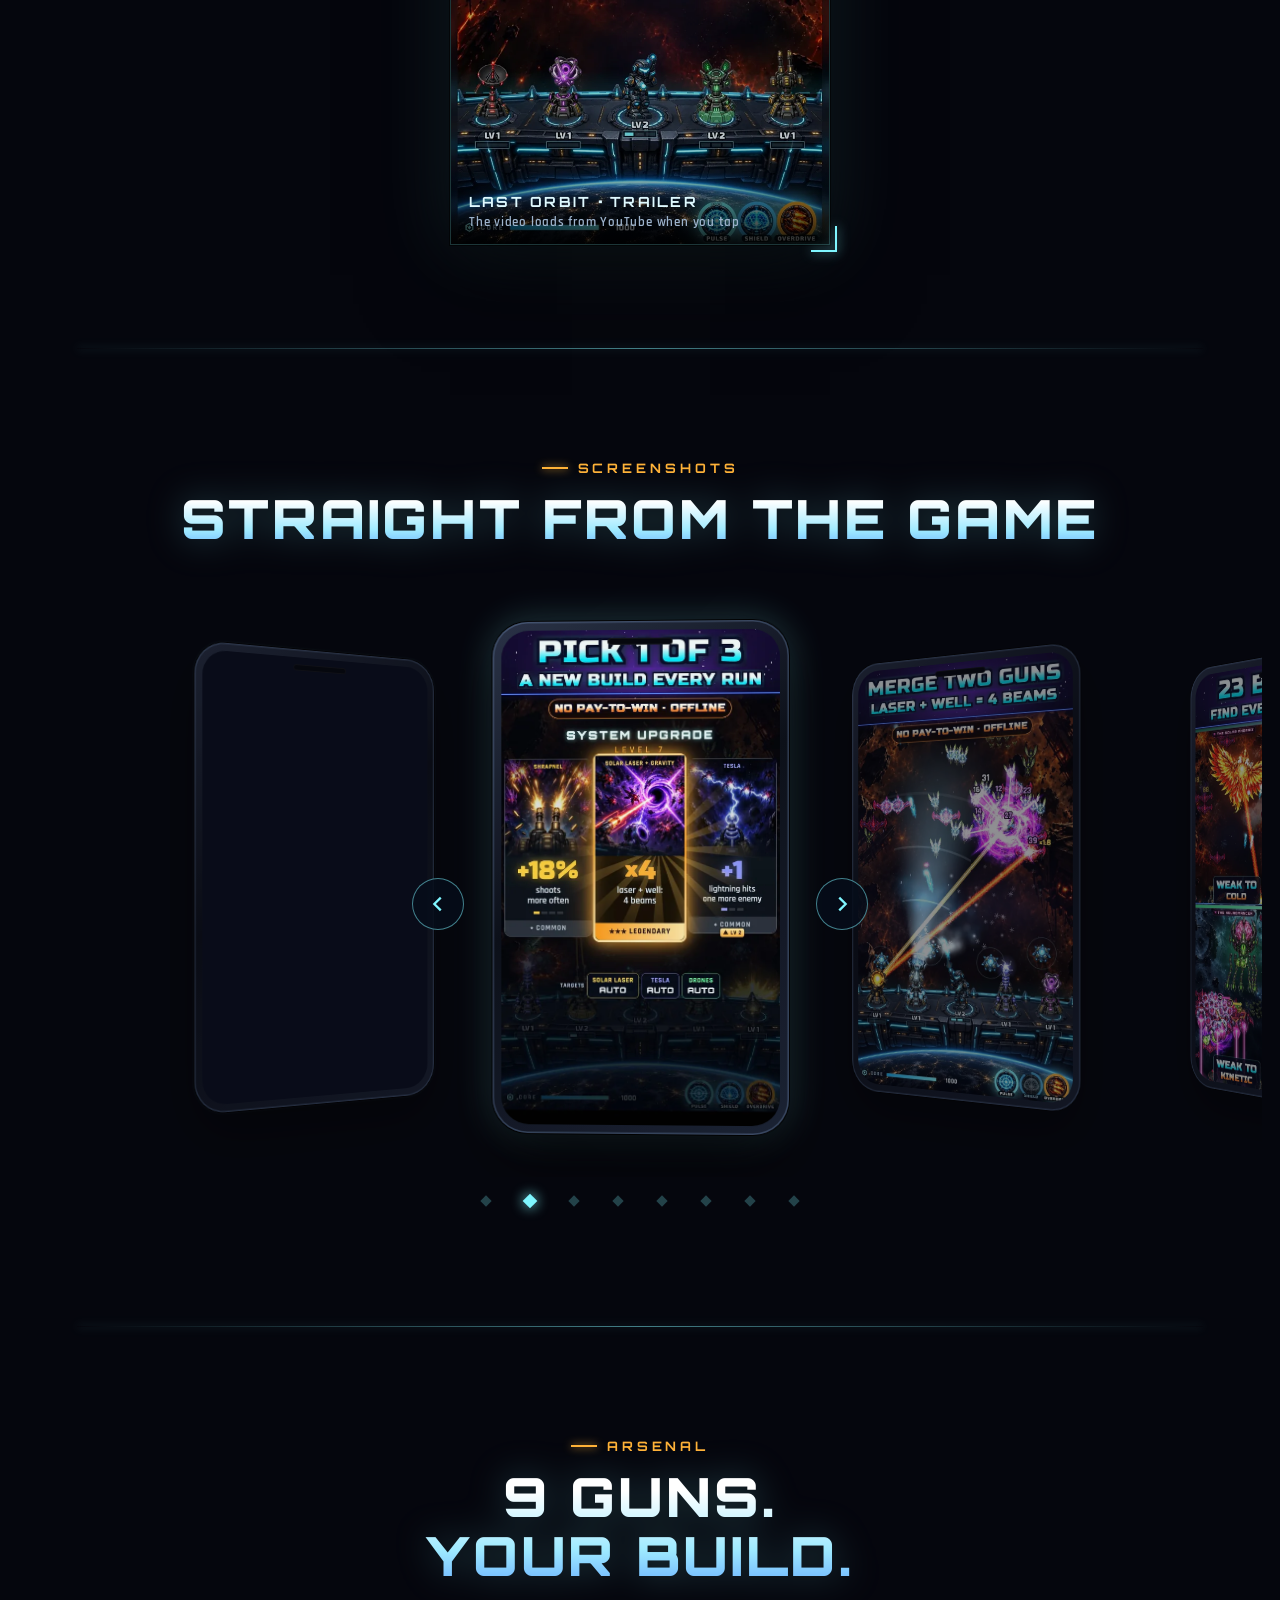
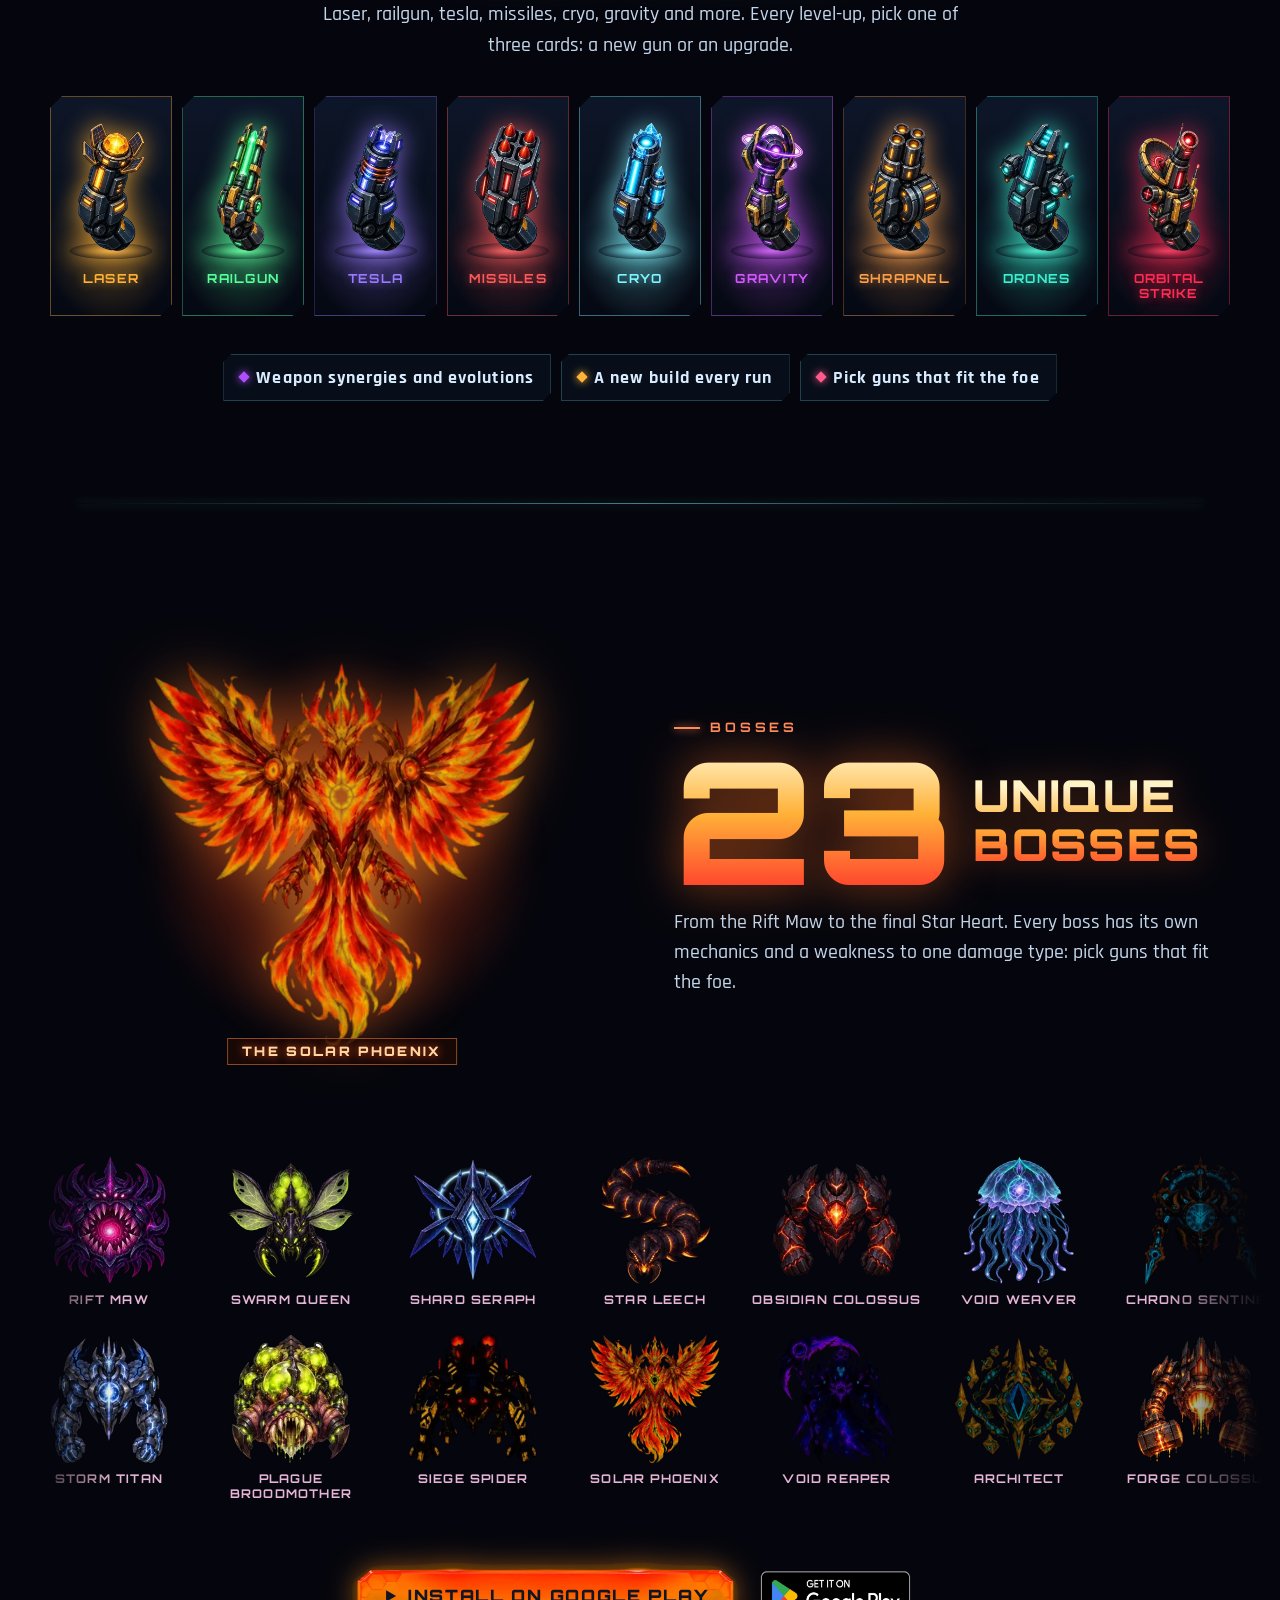
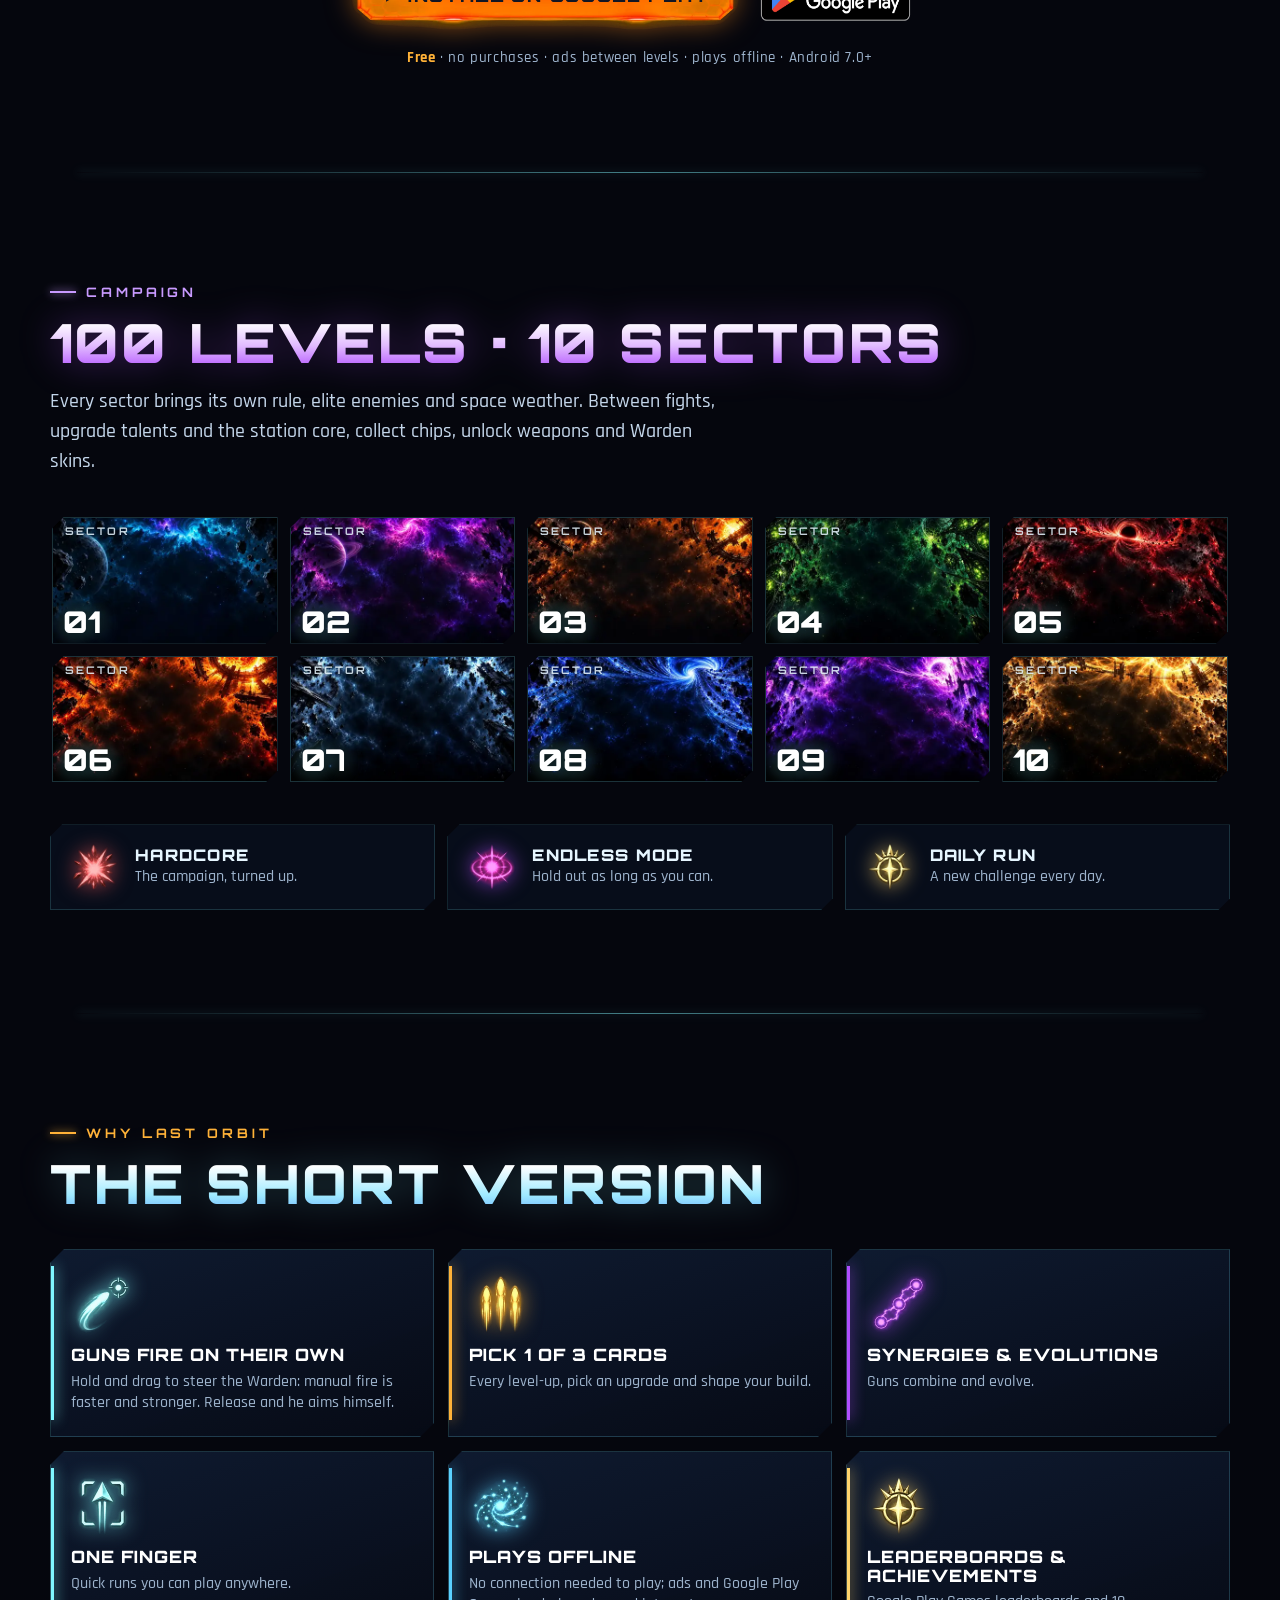
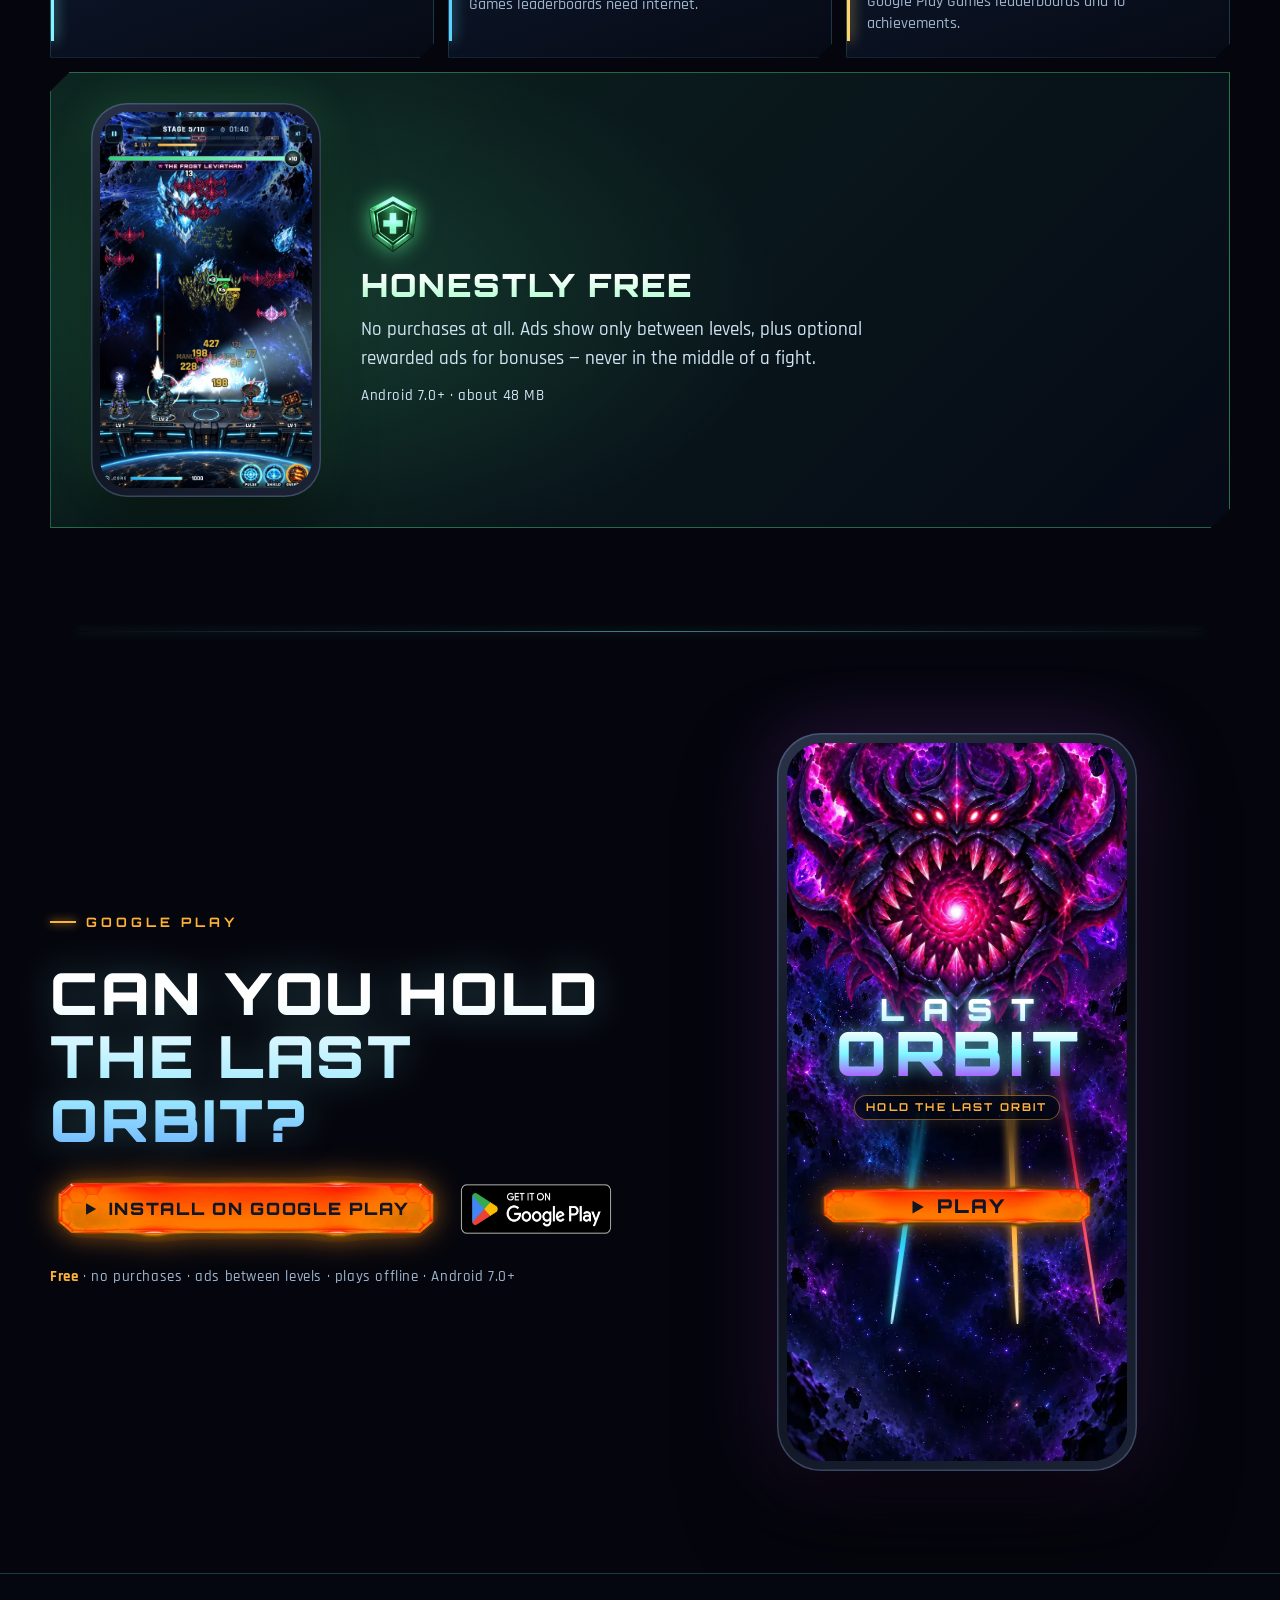
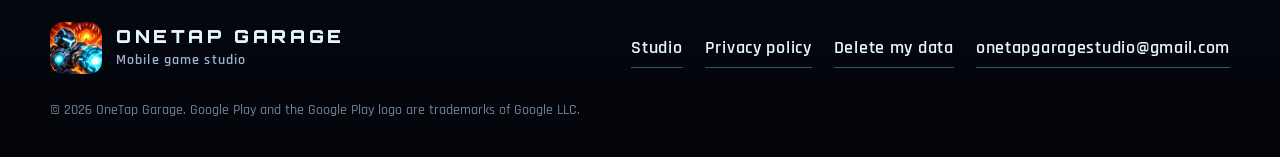
==== commit bc8056cb: "Studio site: OneTap Garage logo, Portal 66 card, drop 'indie' wording Co-Authored-By: Claude Opus 5." ====
--- a/last-orbit/index.html
+++ b/last-orbit/index.html
@@ -337,7 +337,7 @@
   <div class="wrap">
     <div class="foot-brand">
       <img src="img/icon-256.webp" width="52" height="52" alt="" style="border-radius:13px" loading="lazy">
-      <div><div class="wm">ONETAP GARAGE</div><small><span class="ru">Инди-студия мобильных игр</span><span class="en">Indie mobile games</span></small></div>
+      <div><div class="wm">ONETAP GARAGE</div><small><span class="ru">Студия мобильных игр</span><span class="en">Mobile game studio</span></small></div>
     </div>
     <nav class="foot-links" aria-label="Links">
       <a href="../"><span class="ru">Студия</span><span class="en">Studio</span></a>
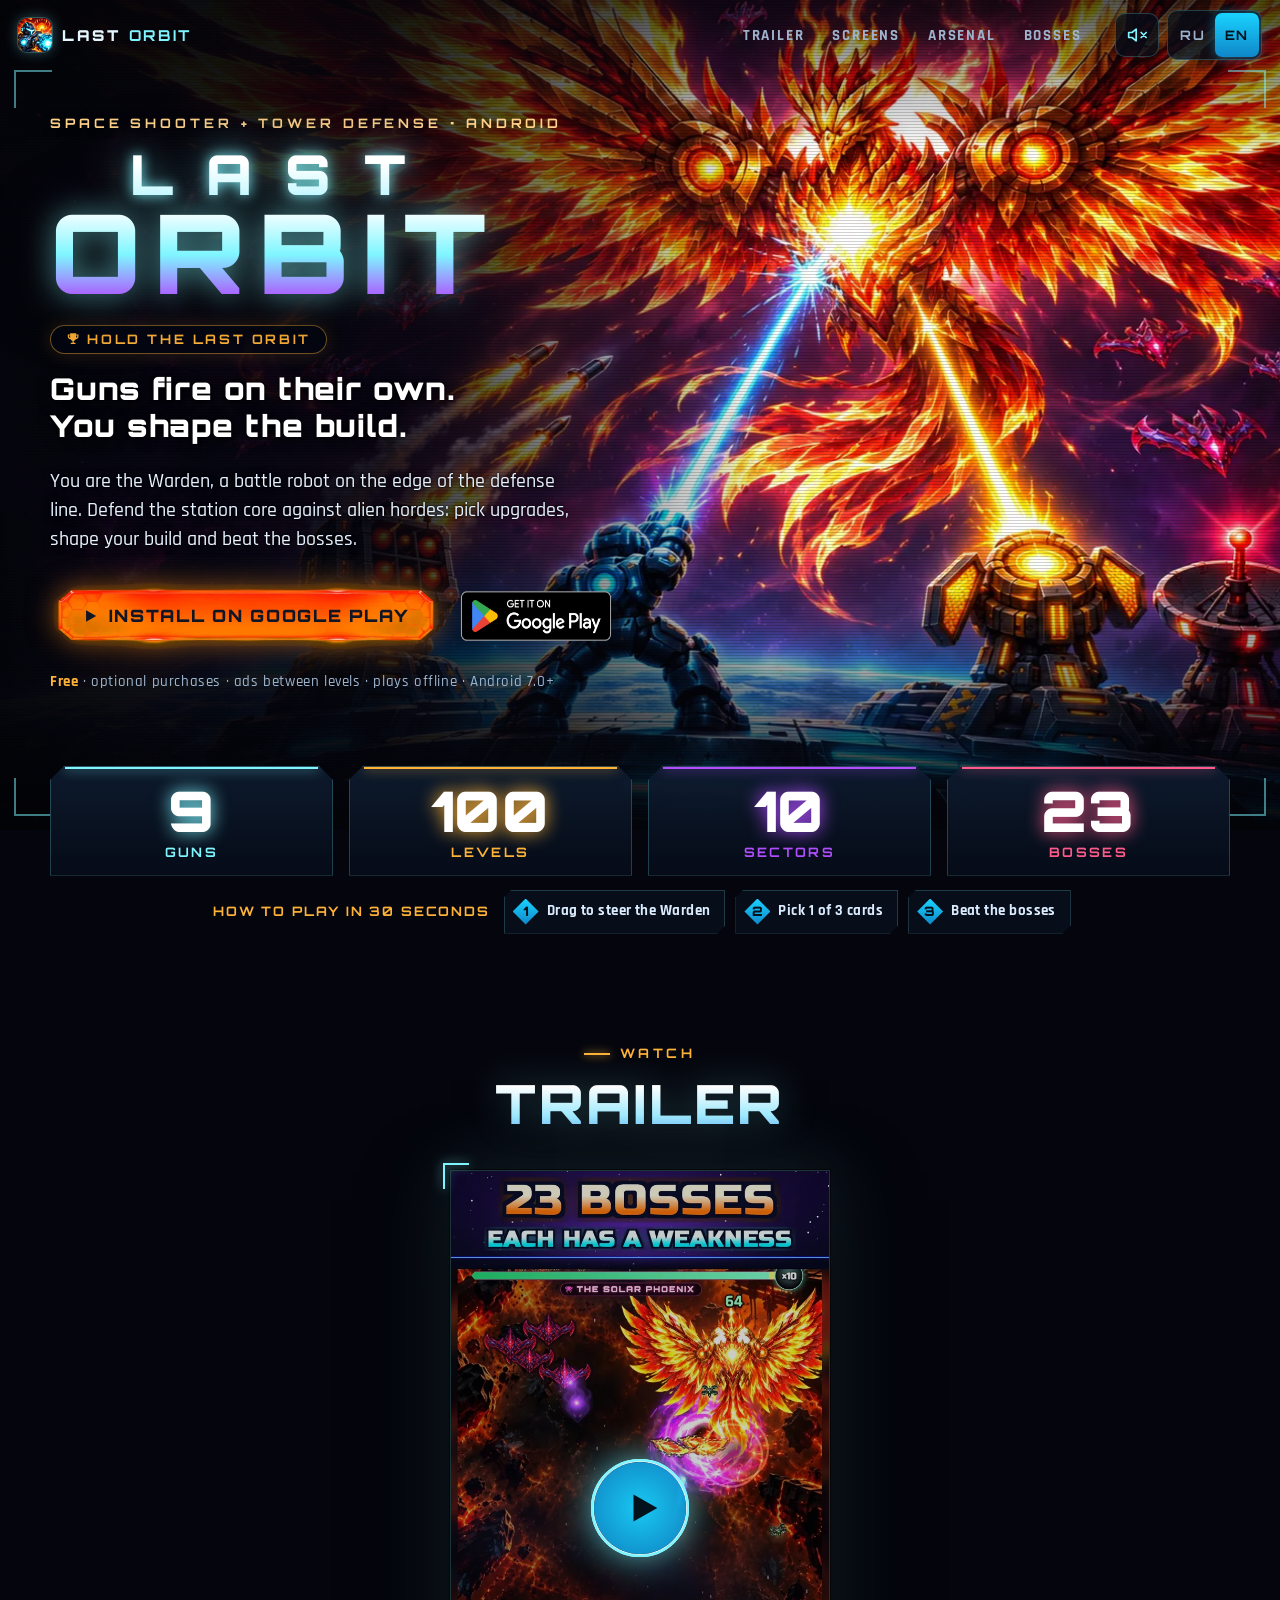
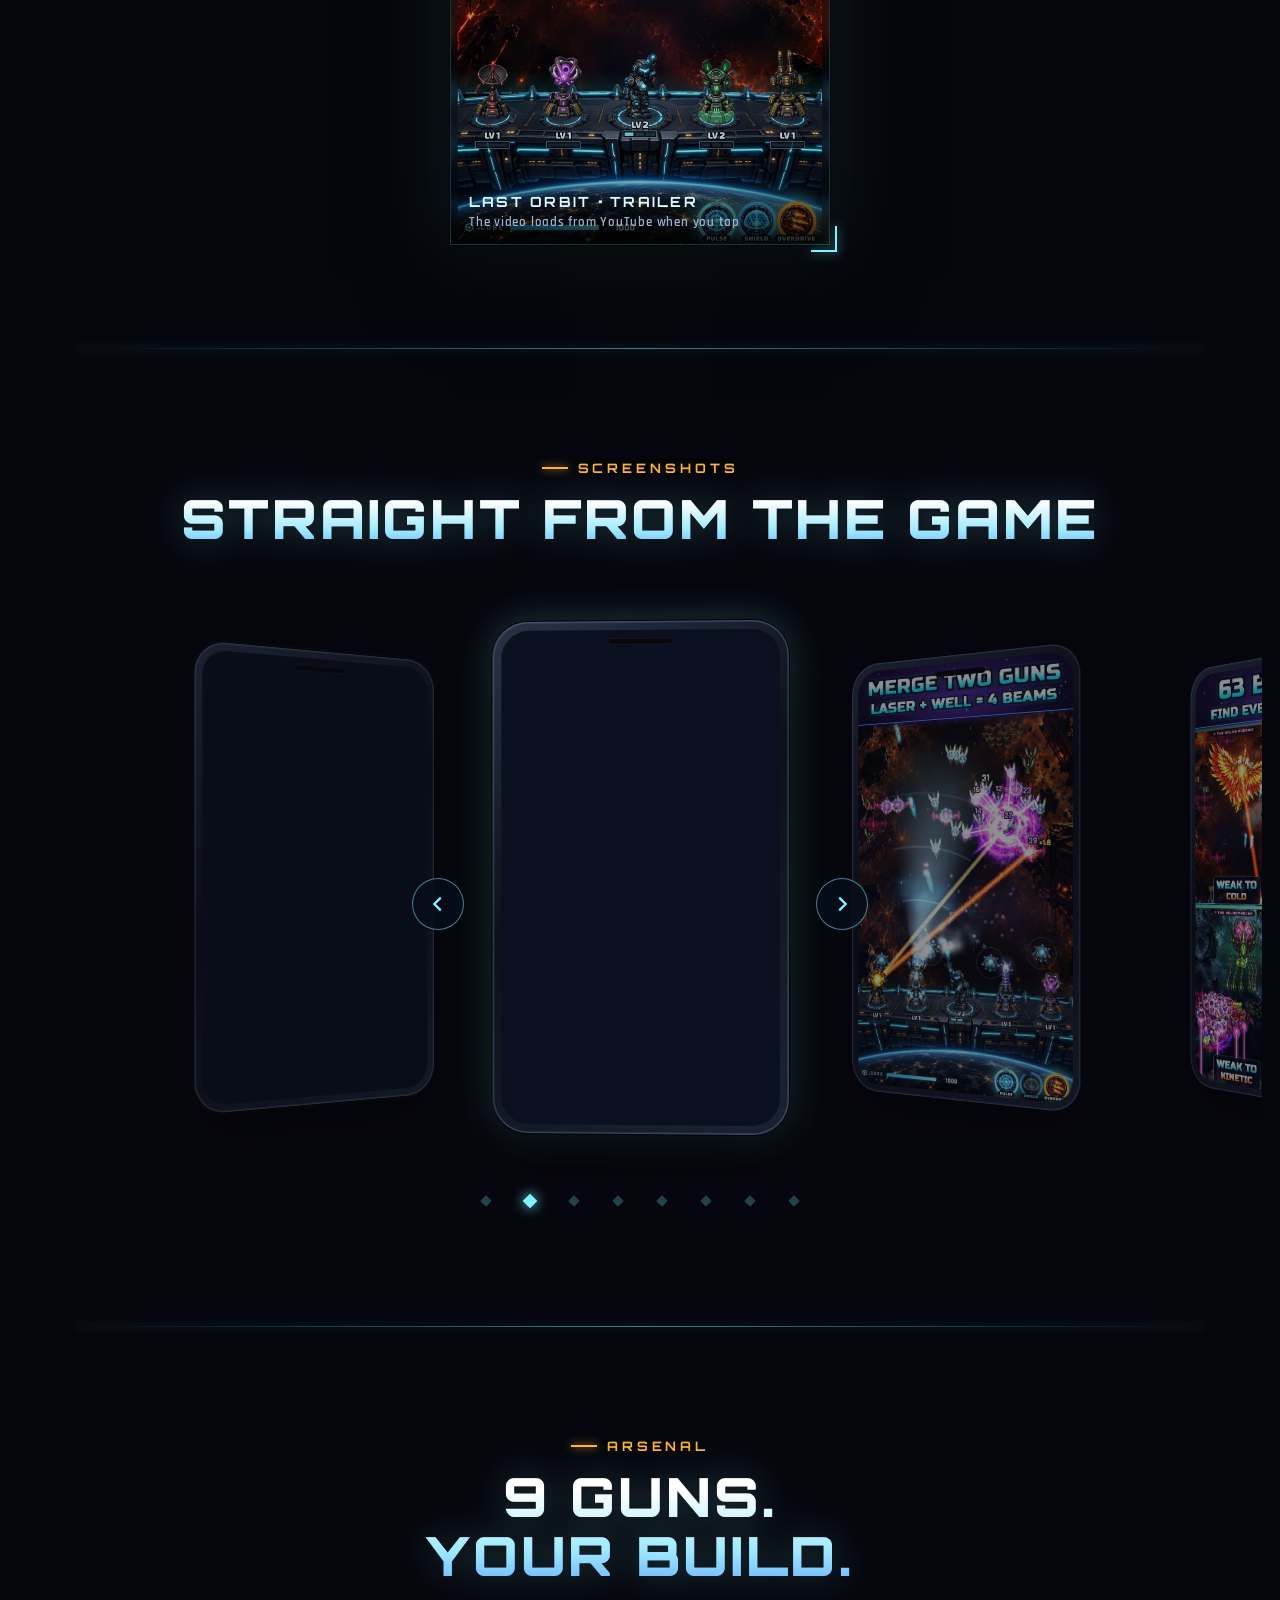
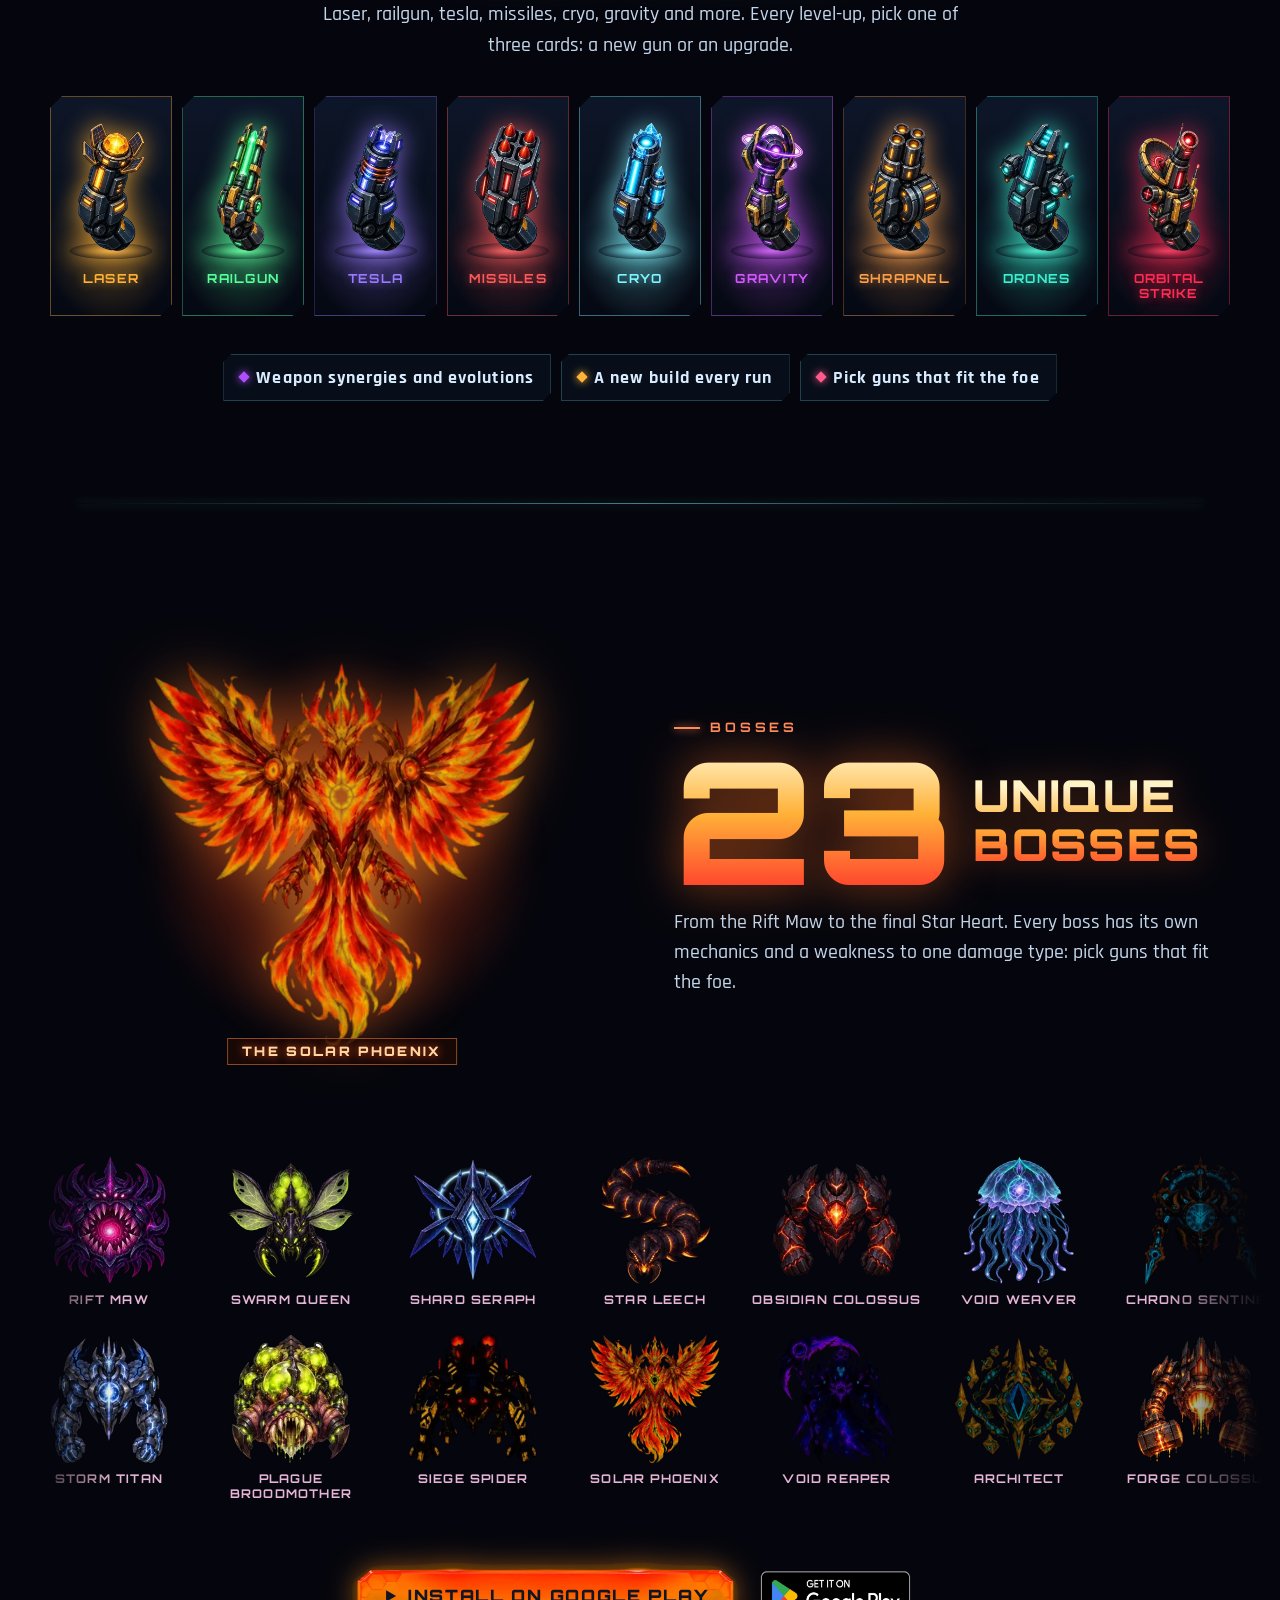
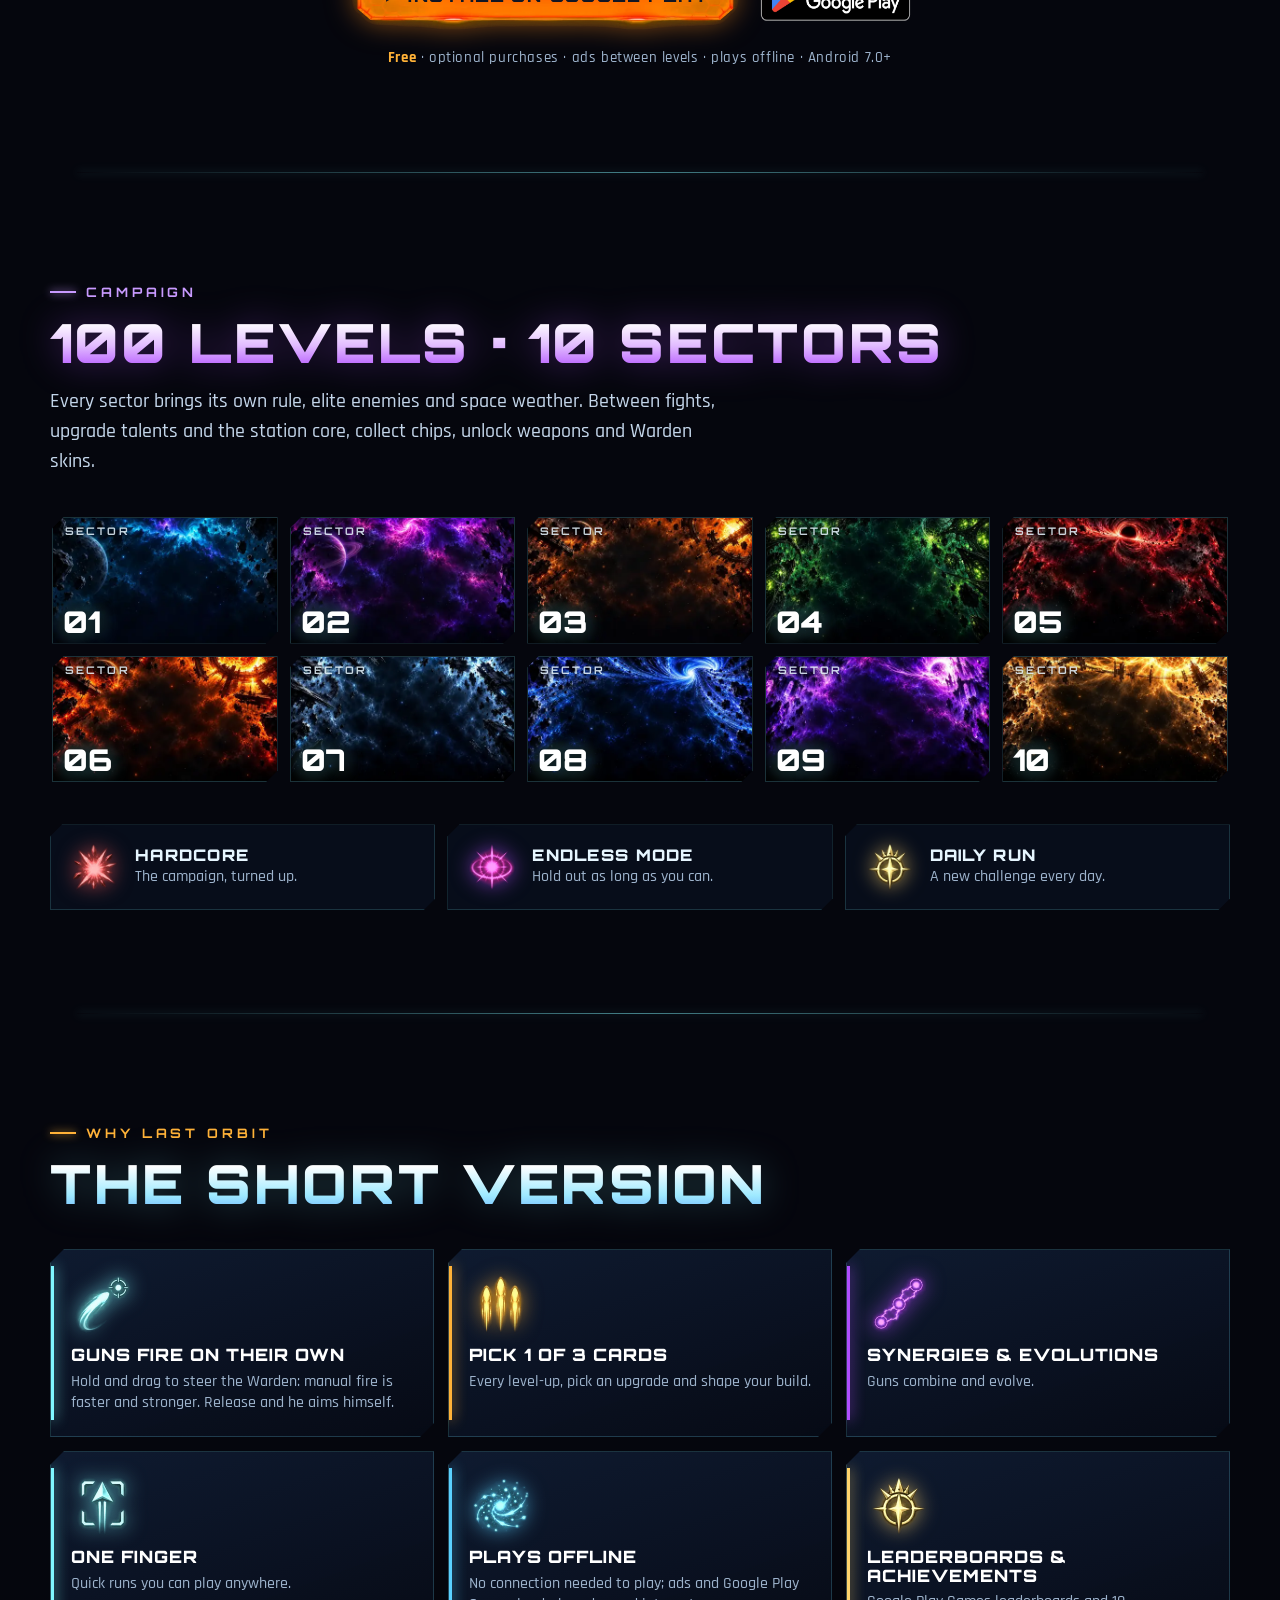
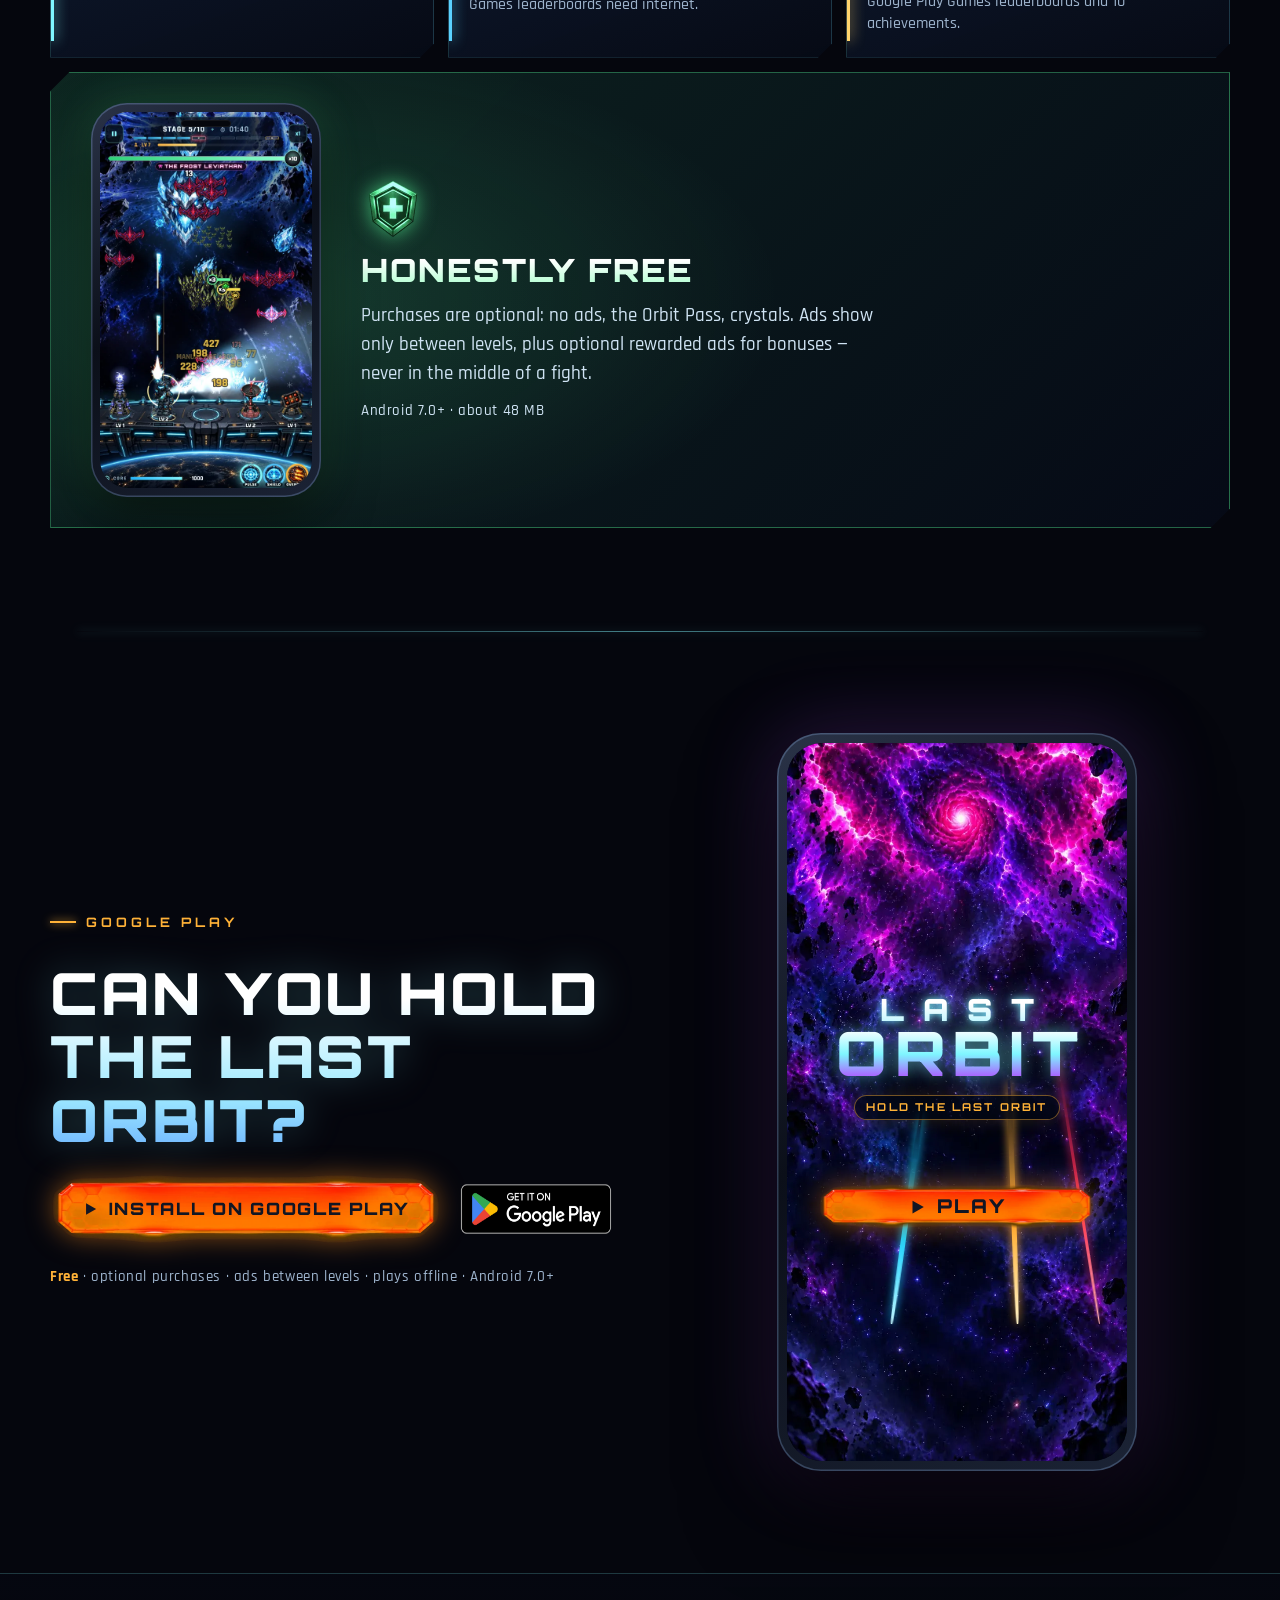
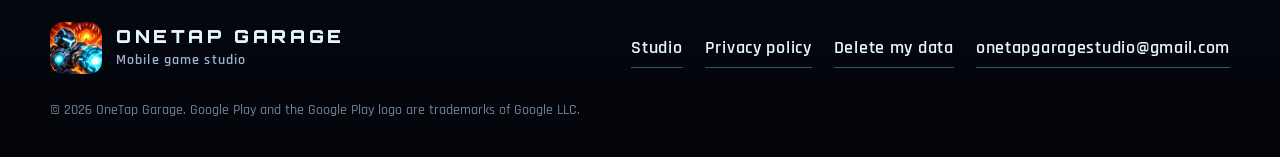
==== commit a08b80e3: "Last Orbit: 200 levels, 63 bosses, no «roguelike», honest optional purchases, current screenshots Co" ====
--- a/last-orbit/index.html
+++ b/last-orbit/index.html
@@ -1,15 +1,15 @@
 <!doctype html>
 <html lang="ru" class="no-js"
   data-title-ru="LAST ORBIT — космический шутер и защита базы для Android"
-  data-title-en="LAST ORBIT — roguelike space tower defense for Android"
-  data-desc-ru="Last Orbit — бесплатный космический шутер и защита базы для Android 7.0+. Пушки стреляют сами, ты собираешь билд: 9 пушек, 100 уровней, 23 босса, хардкор, бесконечный режим и ежедневный забег. Играй без интернета."
-  data-desc-en="Last Orbit is a free roguelike space shooter and tower defense for Android 7.0+. Guns fire on their own, you shape the build: 9 guns, 100 levels, 23 bosses, hardcore, endless mode and a daily run. Plays offline.">
+  data-title-en="LAST ORBIT — space tower defense for Android"
+  data-desc-ru="Last Orbit — бесплатный космический шутер и защита базы для Android 7.0+. Пушки стреляют сами, ты собираешь билд: 9 пушек, 200 уровней, 63 босса, хардкор, бесконечный режим и ежедневный забег. Играй без интернета."
+  data-desc-en="Last Orbit is a free space shooter and tower defense for Android 7.0+. Guns fire on their own, you shape the build: 9 guns, 200 levels, 63 bosses, hardcore, endless mode and a daily run. Plays offline.">
 <head>
 <meta charset="utf-8">
 <meta name="viewport" content="width=device-width, initial-scale=1, viewport-fit=cover">
 <script>(function(){var l,d=document.documentElement;try{l=localStorage.getItem('lo-lang')}catch(e){}var q=/[?&]lang=(ru|en)\b/.exec(location.search);if(q)l=q[1];if(l!=='ru'&&l!=='en'){var n=(navigator.languages&&navigator.languages[0])||navigator.language||'ru';l=/^(ru|be|kk)\b/i.test(n)?'ru':'en'}d.lang=l;var t=d.getAttribute('data-title-'+l);if(t)document.title=t})();</script>
 <title>LAST ORBIT — космический шутер и защита базы для Android</title>
-<meta name="description" content="Last Orbit — бесплатный космический шутер и защита базы для Android 7.0+. Пушки стреляют сами, ты собираешь билд: 9 пушек, 100 уровней, 23 босса, хардкор, бесконечный режим и ежедневный забег. Играй без интернета.">
+<meta name="description" content="Last Orbit — бесплатный космический шутер и защита базы для Android 7.0+. Пушки стреляют сами, ты собираешь билд: 9 пушек, 200 уровней, 63 босса, хардкор, бесконечный режим и ежедневный забег. Играй без интернета.">
 <link rel="canonical" href="https://trueanimal-art.github.io/last-orbit/">
 <link rel="alternate" hreflang="ru" href="https://trueanimal-art.github.io/last-orbit/">
 <link rel="alternate" hreflang="en" href="https://trueanimal-art.github.io/last-orbit/?lang=en">
@@ -23,7 +23,7 @@
 <meta property="og:site_name" content="OneTap Garage">
 <meta property="og:url" content="https://trueanimal-art.github.io/last-orbit/">
 <meta property="og:title" content="LAST ORBIT — космический шутер и защита базы для Android">
-<meta property="og:description" content="Бесплатный космический шутер и защита базы для Android. Пушки стреляют сами, ты собираешь билд: 9 пушек, 100 уровней, 23 босса. Играй без интернета.">
+<meta property="og:description" content="Бесплатный космический шутер и защита базы для Android. Пушки стреляют сами, ты собираешь билд: 9 пушек, 200 уровней, 63 босса. Играй без интернета.">
 <meta property="og:image" content="https://trueanimal-art.github.io/last-orbit/img/og.jpg">
 <meta property="og:image:width" content="1200">
 <meta property="og:image:height" content="630">
@@ -31,8 +31,8 @@
 <meta property="og:locale" content="ru_RU">
 <meta property="og:locale:alternate" content="en_US">
 <meta name="twitter:card" content="summary_large_image">
-<meta name="twitter:title" content="LAST ORBIT — roguelike space tower defense for Android">
-<meta name="twitter:description" content="Free roguelike space shooter and tower defense for Android. Guns fire on their own, you shape the build: 9 guns, 100 levels, 23 bosses. Plays offline.">
+<meta name="twitter:title" content="LAST ORBIT — space tower defense for Android">
+<meta name="twitter:description" content="Free space shooter and tower defense for Android. Guns fire on their own, you shape the build: 9 guns, 200 levels, 63 bosses. Plays offline.">
 <meta name="twitter:image" content="https://trueanimal-art.github.io/last-orbit/img/og.jpg">
 <meta name="twitter:image:alt" content="Last Orbit: the Warden versus the Solar Phoenix">
 <link rel="preload" href="../assets/fonts/orbitron-latin-900-normal.woff2" as="font" type="font/woff2" crossorigin>
@@ -44,8 +44,8 @@
   "name": "Last Orbit",
   "url": "https://trueanimal-art.github.io/last-orbit/",
   "image": "https://trueanimal-art.github.io/last-orbit/img/og.jpg",
-  "description": "A free roguelike space shooter and tower defense for Android: hold the last orbit against alien hordes. Your guns fire on their own; you pick upgrades and shape your build. 9 guns, 100 levels in 10 sectors, 23 bosses. Plays offline.",
-  "genre": ["Action", "Roguelike", "Shooter", "Tower defense"],
+  "description": "A free space shooter and tower defense for Android: hold the last orbit against alien hordes. Your guns fire on their own; you pick upgrades and shape your build. 9 guns, 200 levels in 20 sectors, 63 bosses. Plays offline.",
+  "genre": ["Action", "Shooter", "Tower defense"],
   "gamePlatform": "Android",
   "operatingSystem": "Android 7.0+",
   "applicationCategory": "GameApplication",
@@ -113,7 +113,7 @@
         <a class="btn-play" href="https://play.google.com/store/apps/details?id=com.onetapgarage.lastorbit" rel="noopener"><svg viewBox="0 0 24 24" fill="currentColor" aria-hidden="true"><path d="M6 3.5v17l15-8.5z"/></svg><span class="ru">Установить из Google Play</span><span class="en">Install on Google Play</span></a>
         <a class="gp" href="https://play.google.com/store/apps/details?id=com.onetapgarage.lastorbit" rel="noopener"><img class="ru" src="img/gp-ru.png" width="646" height="250" loading="lazy" alt="Доступно в Google Play"><img class="en" src="img/gp-en.png" width="646" height="250" loading="lazy" alt="Get it on Google Play"></a>
       </div>
-      <p class="note"><span class="ru"><b>Бесплатно</b> · без покупок · реклама между уровнями · играй без интернета · Android 7.0+</span><span class="en"><b>Free</b> · no purchases · ads between levels · plays offline · Android 7.0+</span></p>
+      <p class="note"><span class="ru"><b>Бесплатно</b> · покупки по желанию · реклама между уровнями · играй без интернета · Android 7.0+</span><span class="en"><b>Free</b> · optional purchases · ads between levels · plays offline · Android 7.0+</span></p>
     </div>
   </div>
 </section>
@@ -163,11 +163,11 @@
       <figure class="slide"><div class="phone"><img src="img/shots/ru/01_auto.webp" data-src="img/shots/{l}/01_auto.webp" width="540" height="960" loading="lazy" decoding="async" alt="Скриншот: Пушки стреляют сами, ты собираешь билд" data-alt-ru="Скриншот: Пушки стреляют сами, ты собираешь билд" data-alt-en="Screenshot: Auto guns vs endless hordes: you build, they shoot"></div></figure>
       <figure class="slide"><div class="phone"><img src="img/shots/ru/02_build.webp" data-src="img/shots/{l}/02_build.webp" width="540" height="960" loading="lazy" decoding="async" alt="Скриншот: Выбери 1 из 3: каждый бой — новый билд" data-alt-ru="Скриншот: Выбери 1 из 3: каждый бой — новый билд" data-alt-en="Screenshot: Pick 1 of 3: a new build every run"></div></figure>
       <figure class="slide"><div class="phone"><img src="img/shots/ru/03_evo.webp" data-src="img/shots/{l}/03_evo.webp" width="540" height="960" loading="lazy" decoding="async" alt="Скриншот: Соедини две пушки: лазер + воронка = 4 луча" data-alt-ru="Скриншот: Соедини две пушки: лазер + воронка = 4 луча" data-alt-en="Screenshot: Merge two guns: laser + well = 4 beams"></div></figure>
-      <figure class="slide"><div class="phone"><img src="img/shots/ru/04_bosses.webp" data-src="img/shots/{l}/04_bosses.webp" width="540" height="960" loading="lazy" decoding="async" alt="Скриншот: 23 босса: найди слабость каждого" data-alt-ru="Скриншот: 23 босса: найди слабость каждого" data-alt-en="Screenshot: 23 bosses: find every weakness"></div></figure>
+      <figure class="slide"><div class="phone"><img src="img/shots/ru/04_bosses.webp" data-src="img/shots/{l}/04_bosses.webp" width="540" height="960" loading="lazy" decoding="async" alt="Скриншот: 63 босса: найди слабость каждого" data-alt-ru="Скриншот: 63 босса: найди слабость каждого" data-alt-en="Screenshot: 63 bosses: find every weakness"></div></figure>
       <figure class="slide"><div class="phone"><img src="img/shots/ru/05_strike.webp" data-src="img/shots/{l}/05_strike.webp" width="540" height="960" loading="lazy" decoding="async" alt="Скриншот: Орда у ядра: удар ядра сметает рой" data-alt-ru="Скриншот: Орда у ядра: удар ядра сметает рой" data-alt-en="Screenshot: Horde at the core: one pulse clears the swarm"></div></figure>
       <figure class="slide"><div class="phone"><img src="img/shots/ru/06_manual.webp" data-src="img/shots/{l}/06_manual.webp" width="540" height="960" loading="lazy" decoding="async" alt="Скриншот: Веди пальцем: ручной огонь сильнее" data-alt-ru="Скриншот: Веди пальцем: ручной огонь сильнее" data-alt-en="Screenshot: Drag to steer: manual fire hits harder"></div></figure>
       <figure class="slide"><div class="phone"><img src="img/shots/ru/07_meta.webp" data-src="img/shots/{l}/07_meta.webp" width="540" height="960" loading="lazy" decoding="async" alt="Скриншот: Качай станцию: таланты, чипы, скины" data-alt-ru="Скриншот: Качай станцию: таланты, чипы, скины" data-alt-en="Screenshot: Upgrade your station: talents, chips, skins"></div></figure>
-      <figure class="slide"><div class="phone"><img src="img/shots/ru/08_bosses2.webp" data-src="img/shots/{l}/08_bosses2.webp" width="540" height="960" loading="lazy" decoding="async" alt="Скриншот: 100 уровней и 10 секторов: хардкор и забег дня" data-alt-ru="Скриншот: 100 уровней и 10 секторов: хардкор и забег дня" data-alt-en="Screenshot: 100 levels, 10 sectors: hardcore and a daily run"></div></figure>
+      <figure class="slide"><div class="phone"><img src="img/shots/ru/08_bosses2.webp" data-src="img/shots/{l}/08_bosses2.webp" width="540" height="960" loading="lazy" decoding="async" alt="Скриншот: 200 уровней и 20 секторов: хардкор и забег дня" data-alt-ru="Скриншот: 200 уровней и 20 секторов: хардкор и забег дня" data-alt-en="Screenshot: 200 levels, 20 sectors: hardcore and a daily run"></div></figure>
     </div>
     <button class="car-btn next" type="button" aria-label="Вперёд" data-label-ru="Вперёд" data-label-en="Next"><svg viewBox="0 0 24 24" fill="none" stroke="currentColor" stroke-width="2.5" aria-hidden="true"><path d="m9 5 7 7-7 7"/></svg></button>
     <div class="dots"></div>
@@ -246,7 +246,7 @@
         <a class="btn-play" href="https://play.google.com/store/apps/details?id=com.onetapgarage.lastorbit" rel="noopener"><svg viewBox="0 0 24 24" fill="currentColor" aria-hidden="true"><path d="M6 3.5v17l15-8.5z"/></svg><span class="ru">Установить из Google Play</span><span class="en">Install on Google Play</span></a>
         <a class="gp" href="https://play.google.com/store/apps/details?id=com.onetapgarage.lastorbit" rel="noopener"><img class="ru" src="img/gp-ru.png" width="646" height="250" loading="lazy" alt="Доступно в Google Play"><img class="en" src="img/gp-en.png" width="646" height="250" loading="lazy" alt="Get it on Google Play"></a>
       </div>
-      <p class="note"><span class="ru"><b>Бесплатно</b> · без покупок · реклама между уровнями · играй без интернета · Android 7.0+</span><span class="en"><b>Free</b> · no purchases · ads between levels · plays offline · Android 7.0+</span></p>
+      <p class="note"><span class="ru"><b>Бесплатно</b> · покупки по желанию · реклама между уровнями · играй без интернета · Android 7.0+</span><span class="en"><b>Free</b> · optional purchases · ads between levels · plays offline · Android 7.0+</span></p>
   </div>
 </section>
 
@@ -297,7 +297,7 @@
         <div class="accent-copy">
           <i class="ic" style="--n:8;--c:#5aff9b" aria-hidden="true"></i>
           <h3><span class="ru">Честно бесплатно</span><span class="en">Honestly free</span></h3>
-          <p><span class="ru">Никаких покупок за деньги. Реклама — только между уровнями и по желанию за бонусы, не посреди боя.</span><span class="en">No purchases at all. Ads show only between levels, plus optional rewarded ads for bonuses — never in the middle of a fight.</span></p>
+          <p><span class="ru">Покупки только по желанию: отключить рекламу, Орбитальный пропуск, кристаллы. Реклама — только между уровнями и по желанию за бонусы, не посреди боя.</span><span class="en">Purchases are optional: no ads, the Orbit Pass, crystals. Ads show only between levels, plus optional rewarded ads for bonuses — never in the middle of a fight.</span></p>
           <p class="note"><span class="ru">Android 7.0+ · около 48 МБ</span><span class="en">Android 7.0+ · about 48 MB</span></p>
         </div>
       </div>
@@ -314,7 +314,7 @@
         <a class="btn-play" href="https://play.google.com/store/apps/details?id=com.onetapgarage.lastorbit" rel="noopener"><svg viewBox="0 0 24 24" fill="currentColor" aria-hidden="true"><path d="M6 3.5v17l15-8.5z"/></svg><span class="ru">Установить из Google Play</span><span class="en">Install on Google Play</span></a>
         <a class="gp" href="https://play.google.com/store/apps/details?id=com.onetapgarage.lastorbit" rel="noopener"><img class="ru" src="img/gp-ru.png" width="646" height="250" loading="lazy" alt="Доступно в Google Play"><img class="en" src="img/gp-en.png" width="646" height="250" loading="lazy" alt="Get it on Google Play"></a>
       </div>
-      <p class="note"><span class="ru"><b>Бесплатно</b> · без покупок · реклама между уровнями · играй без интернета · Android 7.0+</span><span class="en"><b>Free</b> · no purchases · ads between levels · plays offline · Android 7.0+</span></p>
+      <p class="note"><span class="ru"><b>Бесплатно</b> · покупки по желанию · реклама между уровнями · играй без интернета · Android 7.0+</span><span class="en"><b>Free</b> · optional purchases · ads between levels · plays offline · Android 7.0+</span></p>
     </div>
     <div class="menu-phone rv">
       <div class="menu">
